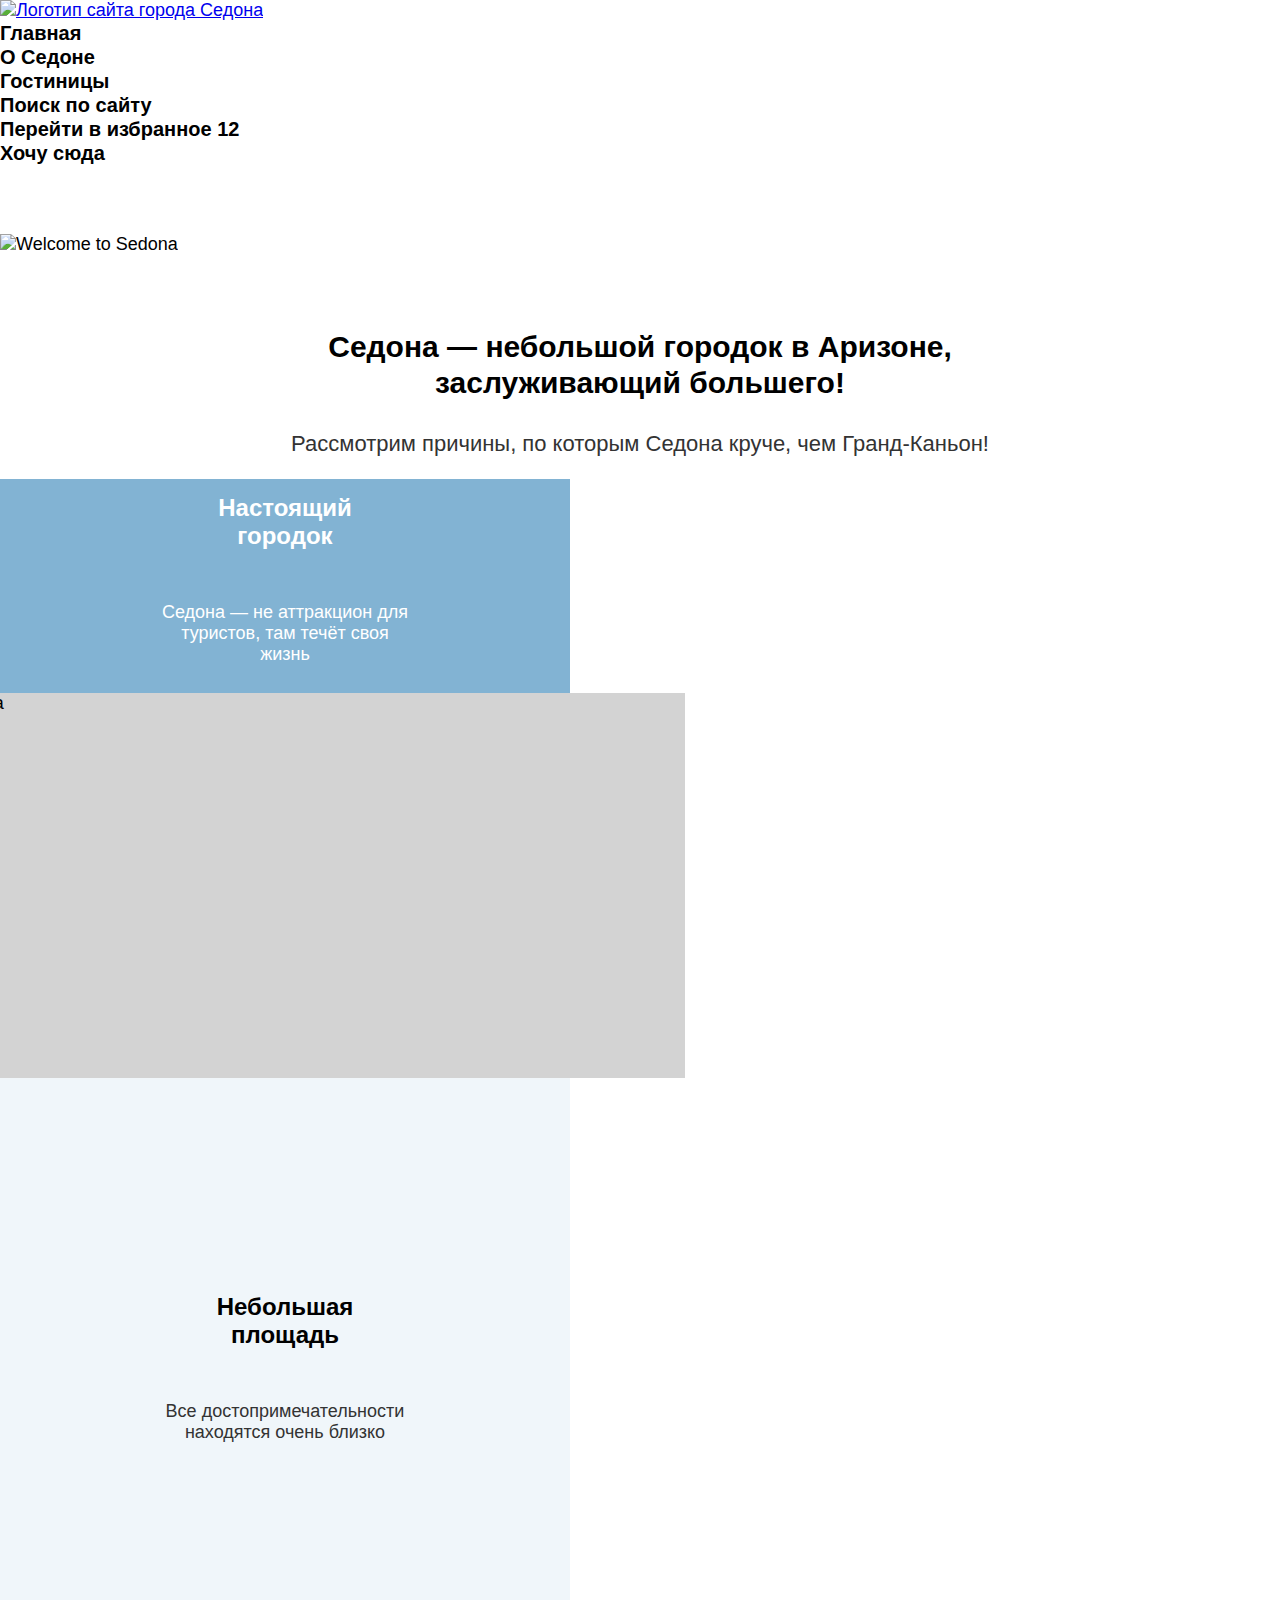
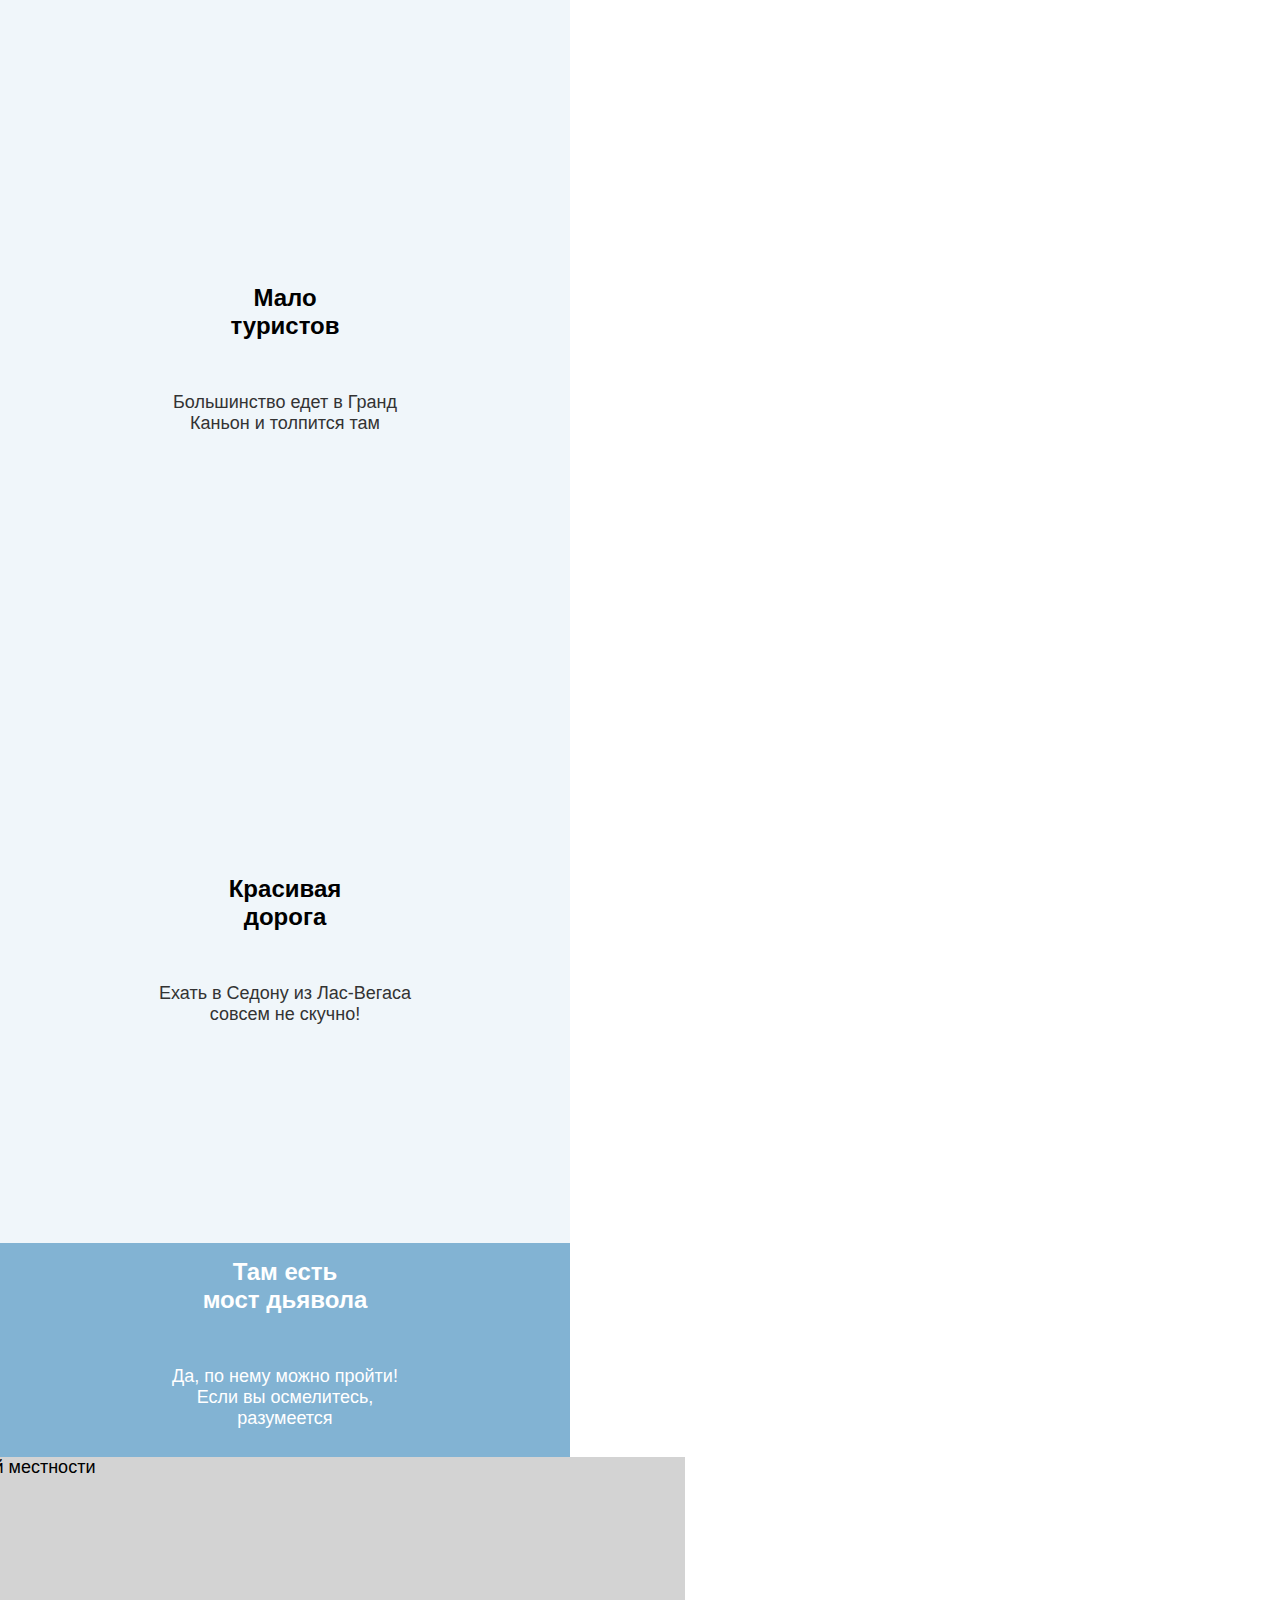
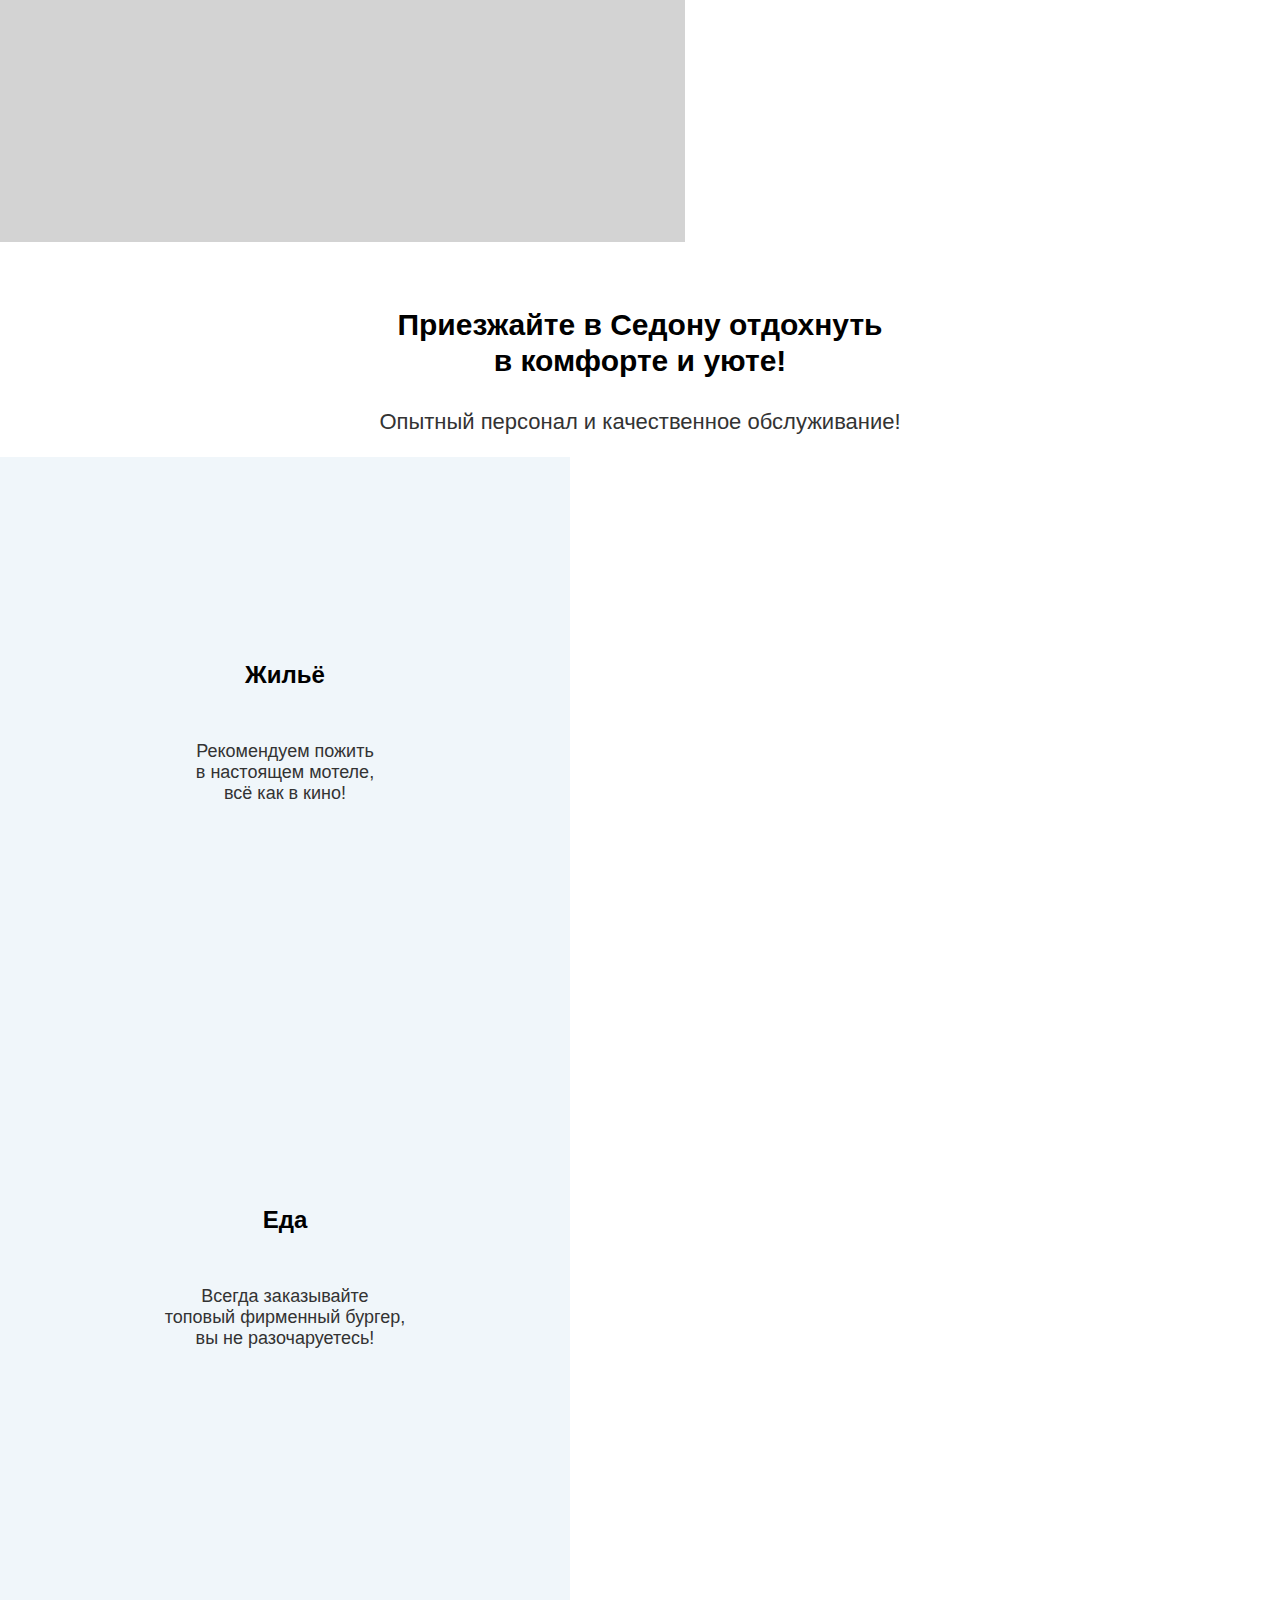
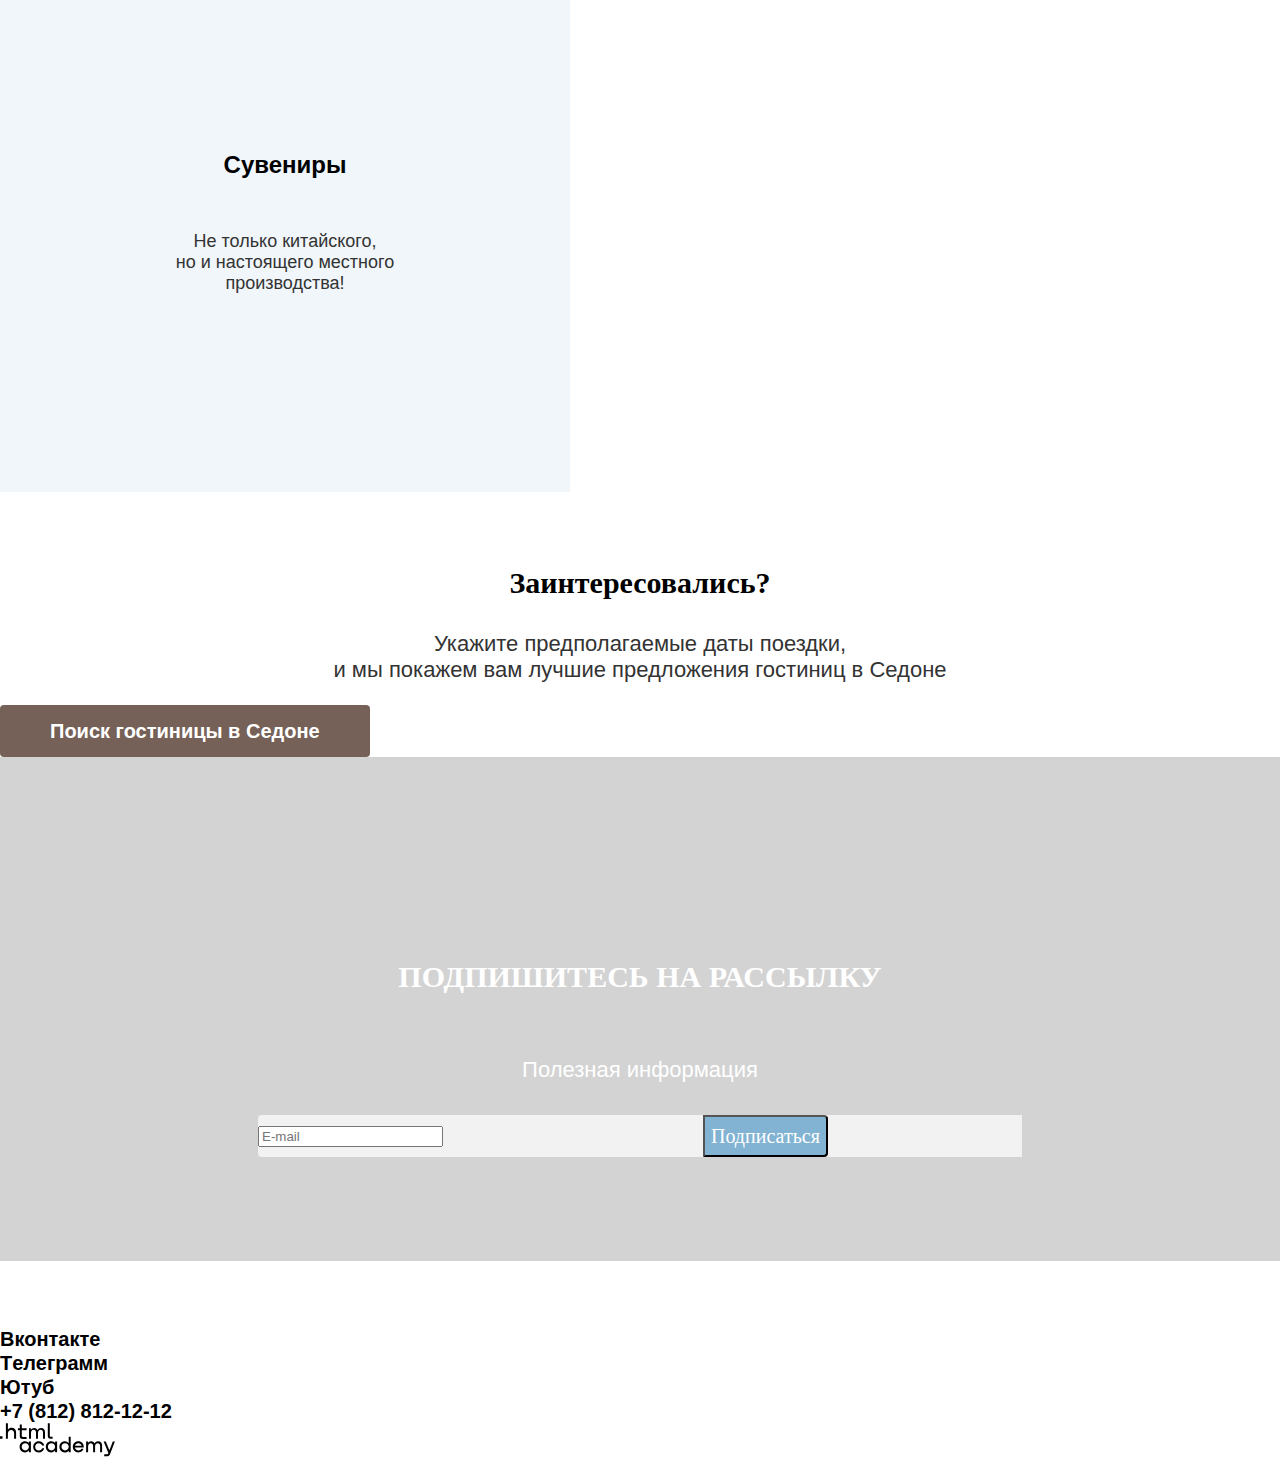
==== index.html @ be78aa67 "Merge pull request #2 from ClaireFotina/master" ====
<!DOCTYPE html>
<html lang="ru">

  <head>
    <meta charset="utf-8">
    <title>HTML Academy: Седона</title>
    <link rel="stylesheet" href="./styles/style.css">
  </head>

  <body class="body">
    <header class="main-header">
      <a href="#" class="logo-link">
        <img class="logo-image" src="./images/logo.svg" alt="Логотип сайта города Седона">
      </a>
      <nav class="nav">
        <ul class="main-menu">
          <li class="main-menu-item">
            <a href="#" class="main-menu-link">Главная</a>
          </li>
          <li class="main-menu-item">
            <a href="#" class="main-menu-link">О Седоне</a>
          </li>
          <li class="main-menu-item">
            <a href="#" class="main-menu-link">Гостиницы</a>
          </li>
        </ul>
        <ul class="user-menu">
          <li class="user-menu-item">
            <a href="#" class="user-menu-link">
              <span class="visually-hidden">Поиск по сайту</span>
            </a>
          </li>
          <li class="user-menu-item">
            <a href="#" class="user-menu-link">
              <span class="visually-hidden">Перейти в избранное</span>
              <span class="fav-count">12</span>
            </a>
          </li>
          <li class="user-menu-item">
            <a href="#" class="user-menu-link">Хочу сюда</a>
          </li>
        </ul>
      </nav>
    </header>
    <main>
      <section class="welcome">
        <h1 class="visually-hidden">Сайт города Седоны</h1>
        <img class="welcome-image" src="./images/welcome.svg" alt="Welcome to Sedona">
      </section>
      <section class="reasons">
        <h2 class="visually-hidden">Причины посещения</h2>
        <p class="reasons-text">Седона — небольшой городок в Аризоне,<br>заслуживающий большего!</p>
        <p class="reasons-subtext">Рассмотрим причины, по которым Седона круче, чем Гранд-Каньон!</p>
        <ul class="reasons-list">
          <li class="reasons-item-blue">
            <h3 class="reasons-title-white">Настоящий<br>городок</h3>
            <p class="reasons-description-white">Седона — не аттракцион для<br>туристов, там течёт своя<br>жизнь</p>
            <img class="reasons-image" src="./images/reasons-1.jpg" alt="Фото города" width="800" height="385">
          </li>
          <li class="reasons-item">
            <h3 class="reasons-title">Небольшая<br>площадь</h3>
            <p class="reasons-description">Все достопримечательности<br>находятся очень близко</p>
          </li>
          <li class="reasons-item">
            <h3 class="reasons-title">Мало<br>туристов</h3>
            <p class="reasons-description">Большинство едет в Гранд<br>Каньон и толпится там</p>
          </li>
          <li class="reasons-item">
            <h3 class="reasons-title">Красивая<br>дорога</h3>
            <p class="reasons-description">Ехать в Седону из Лас-Вегаса<br>совсем не скучно!</p>
          </li>
          <li class="reasons-item-blue">
            <h3 class="reasons-title-white">Там есть<br>мост дьявола</h3>
            <p class="reasons-description-white">Да, по нему можно пройти!<br>Если вы осмелитесь,<br>разумеется</p>
            <img class="reasons-image" src="./images/reasons-5.jpg" alt="Фото горной местности" width="800"
              height="385">
          </li>
        </ul>
      </section>
      <section class="services">
        <h2 class="visually-hidden">Сервис</h2>
        <p class="services-slogan">Приезжайте в Седону отдохнуть<br>в комфорте и уюте!</p>
        <p class="services-description">Опытный персонал и качественное обслуживание!</p>
        <ul class="services-list">
          <li class="services-item">
            <h3 class="services-title">Жильё</h3>
            <p class="services-text">Рекомендуем пожить<br>в настоящем мотеле,<br>всё как в кино!</p>
          </li>
          <li class="services-item">
            <h3 class="services-title">Еда</h3>
            <p class="services-text">Всегда заказывайте<br>топовый фирменный бургер,<br>вы не разочаруетесь!</p>
          </li>
          <li class="services-item">
            <h3 class="services-title">Сувениры</h3>
            <p class="services-text">Не только китайского,<br>но и настоящего местного<br>производства!</p>
          </li>
        </ul>
      </section>
      <section class="search">
        <h2 class="visually-hidden">Поиск по сайту</h2>
        <p class="search-title">Заинтересовались?</p>
        <p class="search-description">Укажите предполагаемые даты поездки,<br>и мы покажем вам лучшие предложения гостиниц в Седоне</p>
        <a class="search-button" href="#">Поиск гостиницы в Седоне</a>
      </section>
    </main>
    <footer class="main-footer">
      <section class="subscribe">
        <h2 class="visually-hidden">Подписка</h2>
        <p class="subscribe-welcome">Подпишитесь на рассылку</p>
        <p class="subscribe-description">Полезная информация</p>
        <form class="subscribe-form" action="https://echo.htmlacademy.ru/" method="post">
          <input type="email" name="subscribe-email" placeholder="E-mail" required>
          <button class="subscribe-button" type="submit">Подписаться</button>
        </form>
      </section>
      <section class="Address">
        <h2 class="visually-hidden">Контактная информация</h2>
        <ul class="social-list">
          <li class="social-item">
            <a class="social-link" href="#">
              <span class="visually-hidden">Вконтакте</span>
            </a>
          </li>
          <li class="social-item">
            <a class="social-link" href="#">
              <span class="visually-hidden">Tелеграмм</span>
            </a>
          </li>
          <li class="social-item">
            <a class="social-link" href="#">
              <span class="visually-hidden">Ютуб</span>
            </a>
          </li>
        </ul>
        <div class="phone-item">
          <a class="phone-button" href="tel:+78128121212">+7 (812) 812-12-12</a>
        </div>
        <div class="footer-logo-block">
          <a class="footer-logo-link" href="https://htmlacademy.ru/">
            <img class="footer-logo" src="./images/html-academy.svg" alt="Логотип HTML Academy">
          </a>
        </div>
      </section>
    </footer>
  </body>

</html>
---- styles/style.css ----
@font-face {
    font-family: "PT Sans";
    font-style: normal;
    font-weight: 400;
    src: url("../fonts/ptsans-400.woff2") format("woff2");
    font-display: swap;
}

@font-face {
    font-family: "PT Sans";
    font-style: normal;
    font-weight: 700;
    src: url("../fonts/ptsans-700.woff2") format("woff2");
    font-display: swap;
}

.body {
    margin: 0;
    padding: 0;
    font-family: "PT Sans", "Arial", sans-serif;
    font-size: 18px;
    font-weight: 400;
    line-height: 21px;
}

.main-header {}

.logo-link {}

.logo-image {}

.nav {}

.main-menu {
    margin: 0;
    padding: 0;
    list-style: none;
}

.main-menu-item {}

.main-menu-link {
    font-size: 20px;
    font-weight: 700;
    line-height: 24px;
    color: black;
    text-decoration: none;
}

.user-menu {
    color: black;
    font-size: 20px;
    font-weight: 700;
    line-height: 24px;
    margin: 0;
    padding: 0;
    list-style: none;
}

.user-menu-item {}

.user-menu-link {
    color: black;
    text-decoration: none;
}

.fav-count {}

.welcome {}

.visually-hidden {
    position: unset;
    transform: scale(0);
}

.welcome-image {}

.reasons {}

.reasons-text {
    color: var(--Texts-Texts-basic, #000);
    text-align: center;
    font-size: 30px;
    font-weight: 700;
    line-height: 36px;
}

.reasons-subtext {
    color: var(--Texts-second, #333);
    text-align: center;
    font-size: 22px;
    font-weight: 400;
    line-height: 26px;
}

.reasons-list {
    margin: 0;
    padding: 0;
}

.reasons-item-blue {
    background: var(--Background-basic-3, #82B3D3);
    display: flex;
    width: 400px;
    height: 385px;
    padding: 103px 85px;
    flex-direction: column;
    justify-content: center;
    align-items: center;
    gap: 10px;
}

.reasons-item {
    background: var(--Background-second-1, rgba(131, 179, 211, 0.12));
    display: flex;
    width: 400px;
    height: 385px;
    padding: 103px 85px;
    flex-direction: column;
    justify-content: center;
    align-items: center;
    gap: 10px;
    flex-shrink: 0;
}

.reasons-title-white {
    color: var(--Texts-background-deafault, #FFF);
    text-align: center;
    font-size: 24px;
    font-weight: 700;
    line-height: 28px;
    display: flex;
}

.reasons-description-white {
    color: var(--Texts-background-deafault, #FFF);
    text-align: center;
    font-size: 18px;
    font-weight: 400;
    line-height: 21px;
}

.reasons-image {
    background: url(<path-to-image>), lightgray 50% / cover no-repeat;
}

.reasons-title {
    text-align: center;
    font-size: 24px;
    font-weight: 700;
    line-height: 28px;
}

.reasons-description {
    color: var(--Texts-second, #333);
    text-align: center;
    font-size: 18px;
    font-weight: 400;
    line-height: 21px;
}

.services {}

.services-slogan {
    color: black;
    text-align: center;
    font-size: 30px;
    font-weight: 700;
    line-height: 36px;
}

.services-description {
    color: var(--Texts-second, #333);
    text-align: center;
    font-size: 22px;
    font-weight: 400;
    line-height: 26px;
}

.services-list {
    margin: 0;
    padding: 0;
}

.services-item {
    background: var(--Background-second-1, rgba(131, 179, 211, 0.12));
    display: flex;
    width: 400px;
    height: 385px;
    padding: 80px 85px;
    flex-direction: column;
    justify-content: center;
    align-items: center;
    gap: 10px;
    flex-shrink: 0;

    Advantage-icon Component instance
}

.services-title {
    color: var(--Texts-Texts-basic, #000);
    font-size: 24px;
    font-weight: 700;
    line-height: 28px;
}

.services-text {
    color: var(--Texts-second, #333);
    text-align: center;
    font-size: 18px;
    font-weight: 400;
    line-height: 21px;
}

.search {}

.search-title {
    /* Headings/Heading 2 */
    font-family: "PT Sans";
    color: var(--Texts-Texts-basic, #000);
    text-align: center;
    font-size: 30px;
    font-weight: 700;
    line-height: 36px;
}

.search-description {
    color: var(--Texts-second, #333);
    text-align: center;
    font-size: 22px;
    font-weight: 400;
    line-height: 26px;
}

.search-button {
    color: var(--Texts-background-deafault, #FFF);
    text-align: center;
    font-size: 20px;
    font-weight: 700;
    line-height: 36px;
    border-radius: 4px;
    background: var(--Buttons-basic, #756157);
    display: inline-flex;
    padding: 8px 50px;
    justify-content: center;
    align-items: center;
    gap: 10px;
    text-decoration: none;
}

.main-footer {}

.subscribe {
    background: url(<path-to-image>), lightgray -0.677px 0px / 100.113% 193.478% no-repeat;
    display: flex;
    padding: 96px 258px 104px 258px;
    flex-direction: column;
    justify-content: center;
    align-items: center;
    gap: 10px;
}

.subscribe-welcome {
    color: var(--Texts-background-deafault, #FFF);
    /* Headings/Heading 2 */
    font-family: "PT Sans";
    font-size: 30px;
    font-weight: 700;
    line-height: 36px;
    /* 120% */
    text-transform: uppercase;
}

.subscribe-description {
    color: var(--Texts-background-deafault, #FFF);
    text-align: center;
    font-size: 22px;
    font-weight: 400;
    line-height: 26px;
}

.subscribe-form {
    color: var(--basic-black, #000);
font-size: 18px;
font-weight: 400;
line-height: 24px; /* 133.333% */
border-radius: 4px 0px 0px 4px;
background: var(--basic-light, #F2F2F2);
display: flex;
align-items: center;
gap: 260px;
flex: 1 0 0;
align-self: stretch;
}

.subscribe-button {
    color: var(--Texts-background-deafault, #FFF);
    text-align: center;
     /* Headings/Heading 2 */
    font-family: "PT Sans";
    font-size: 20px;
    font-weight: 500;
    line-height: 36px;   /* 180% */
    border-radius: 0px 4px 4px 0px;
    background: var(--Buttons-second, #82B3D3);
    display: inline-flex;
    justify-content: center;
    align-items: center;
    gap: 10px;
}

.Address {}

.social-list {
    margin: 0;
    padding: 0;
}

.social-item {}

.social-link {
    color: black;
    font-size: 20px;
    font-weight: 700;
    line-height: 24px;
    list-style: none;
    text-decoration: none;
}

.phone-item {}

.phone-button {
    color: black;
    font-size: 20px;
    font-weight: 700;
    line-height: 24px;
    list-style: none;
    text-decoration: none;
}

.footer-logo-block {}

.footer-logo-link {}

.footer-logo {}
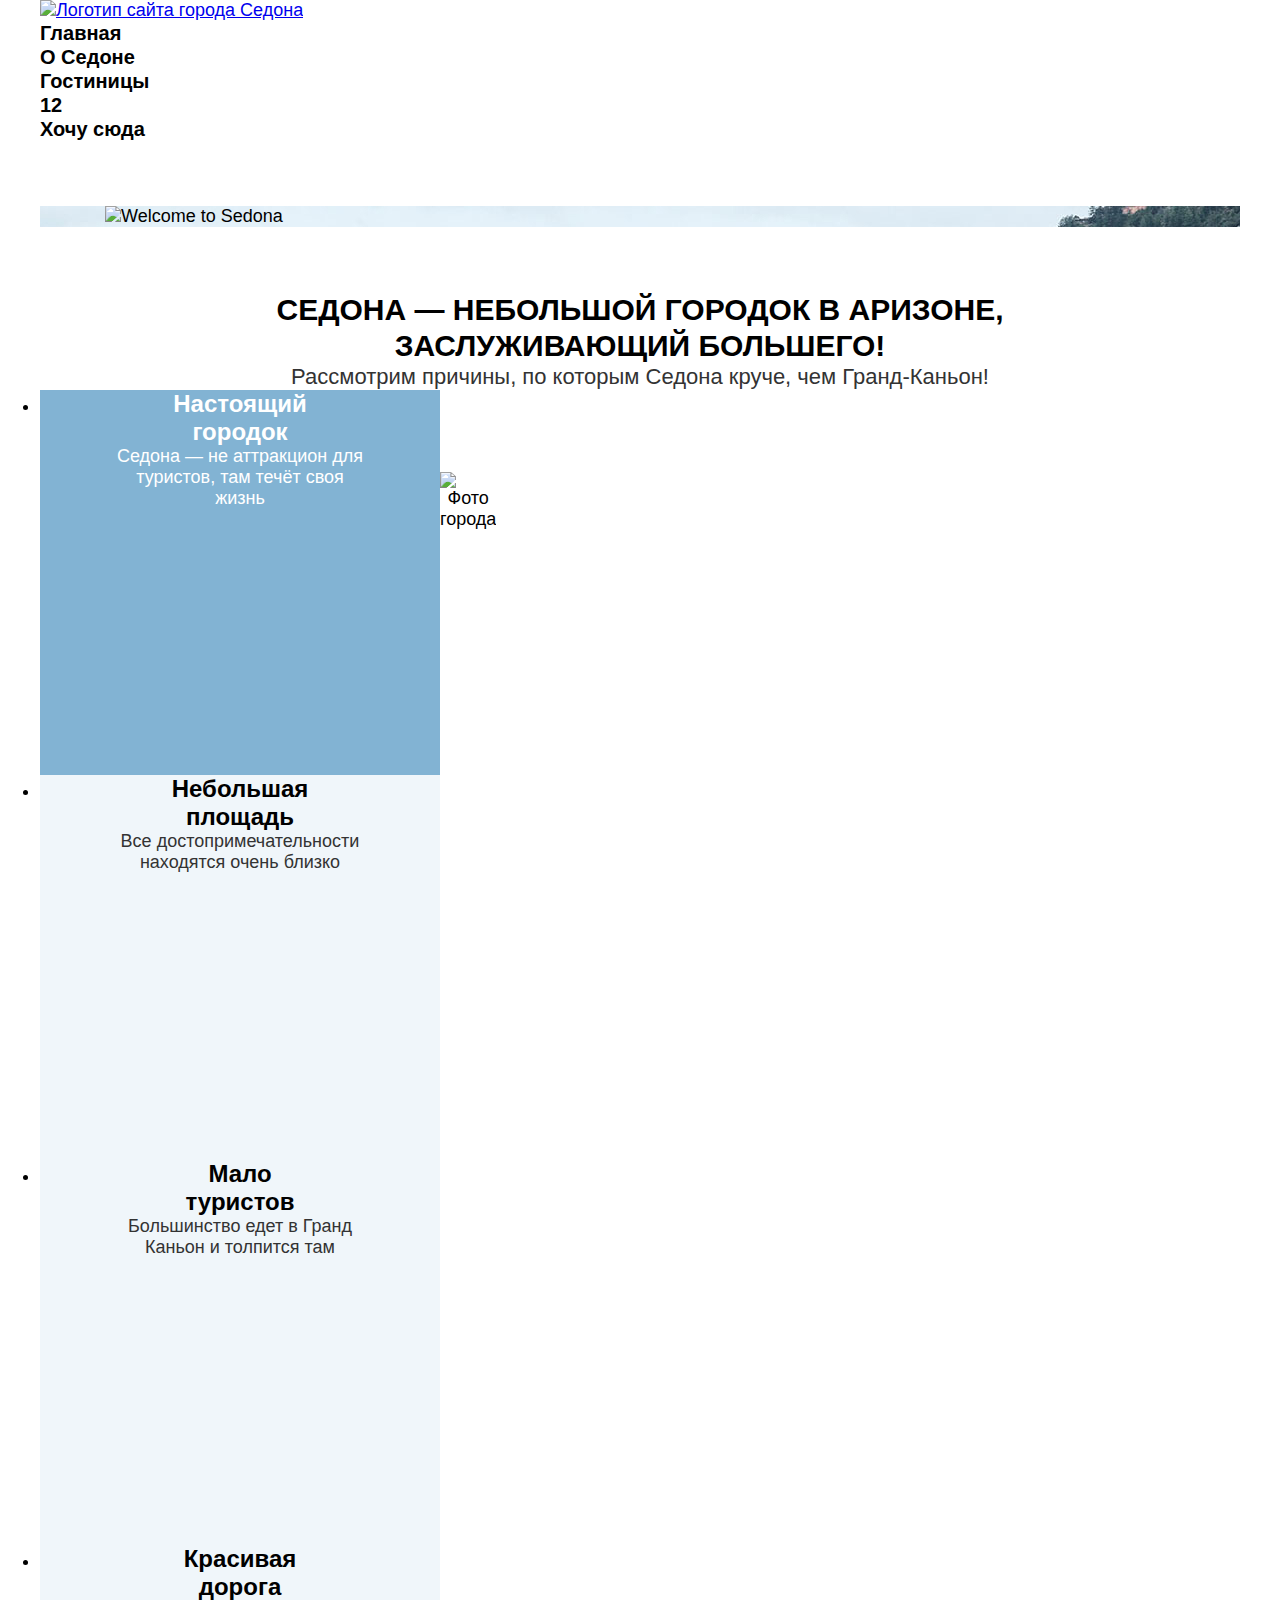
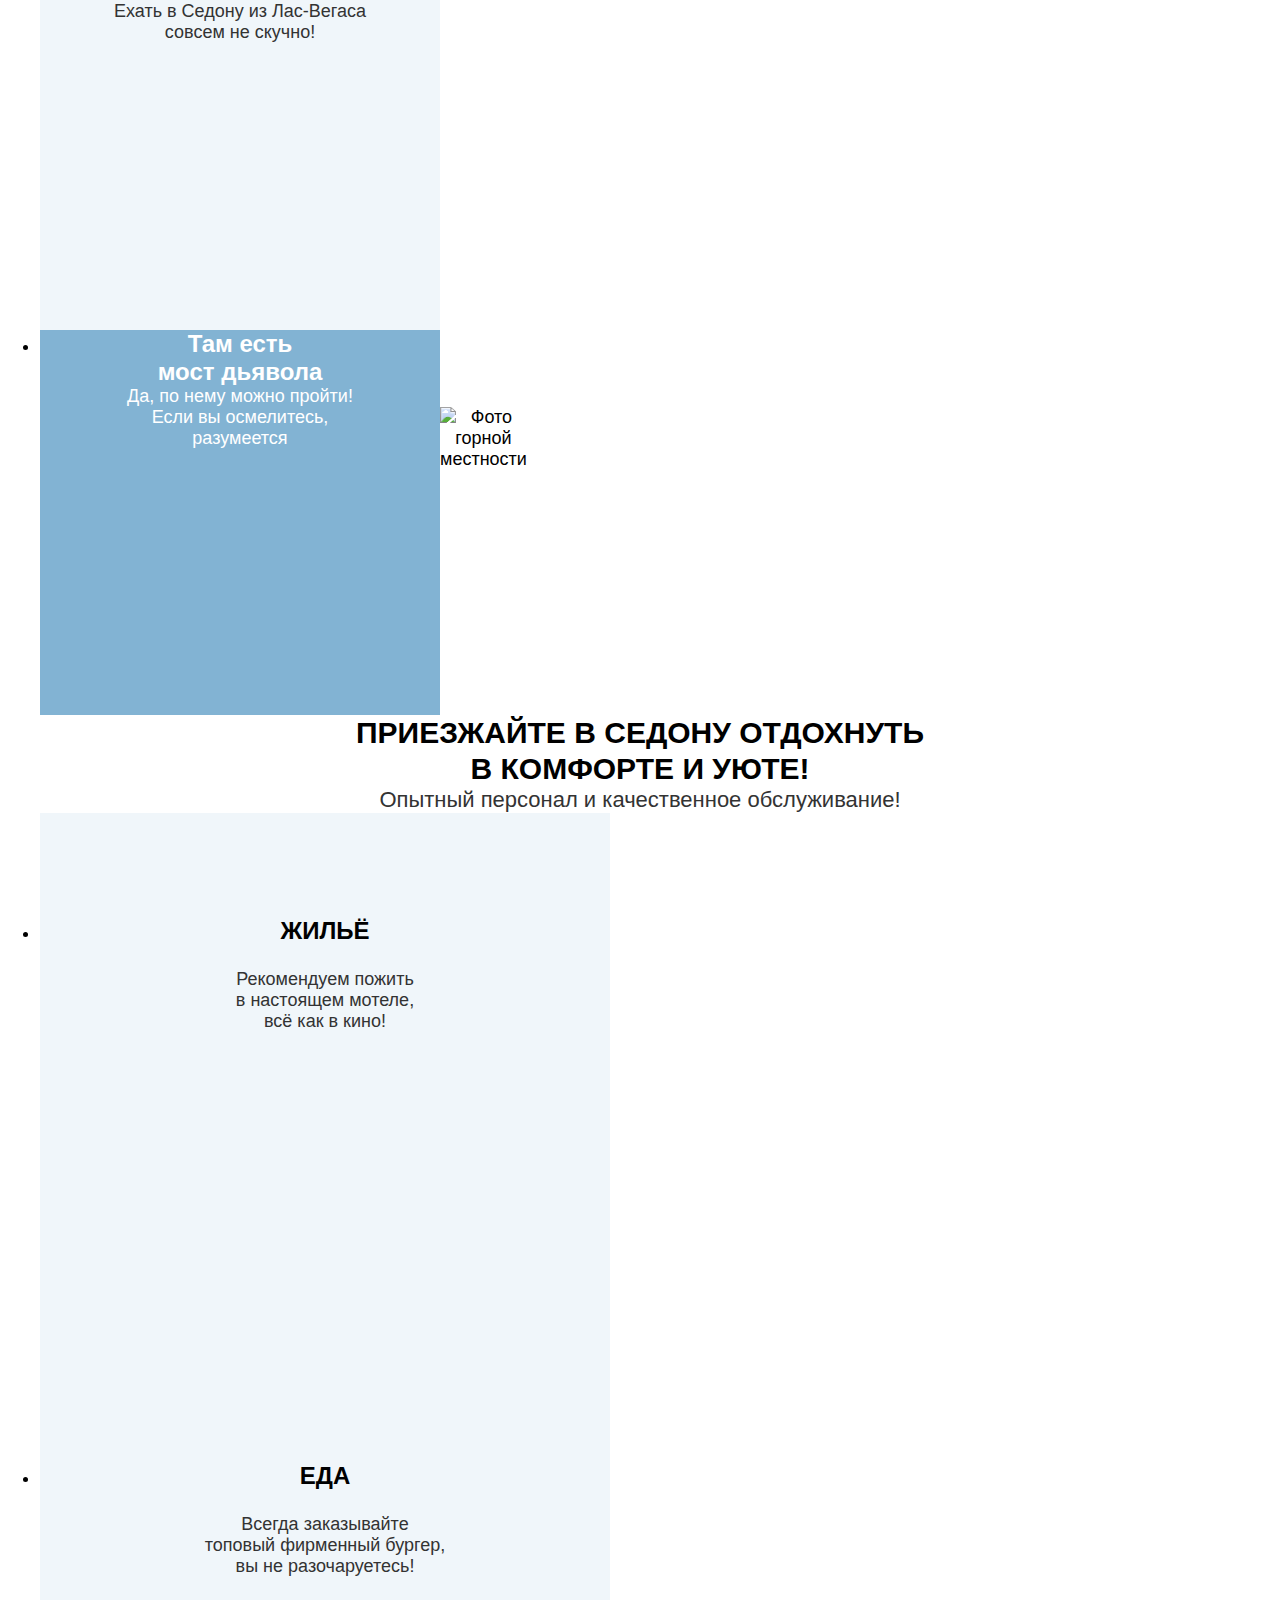
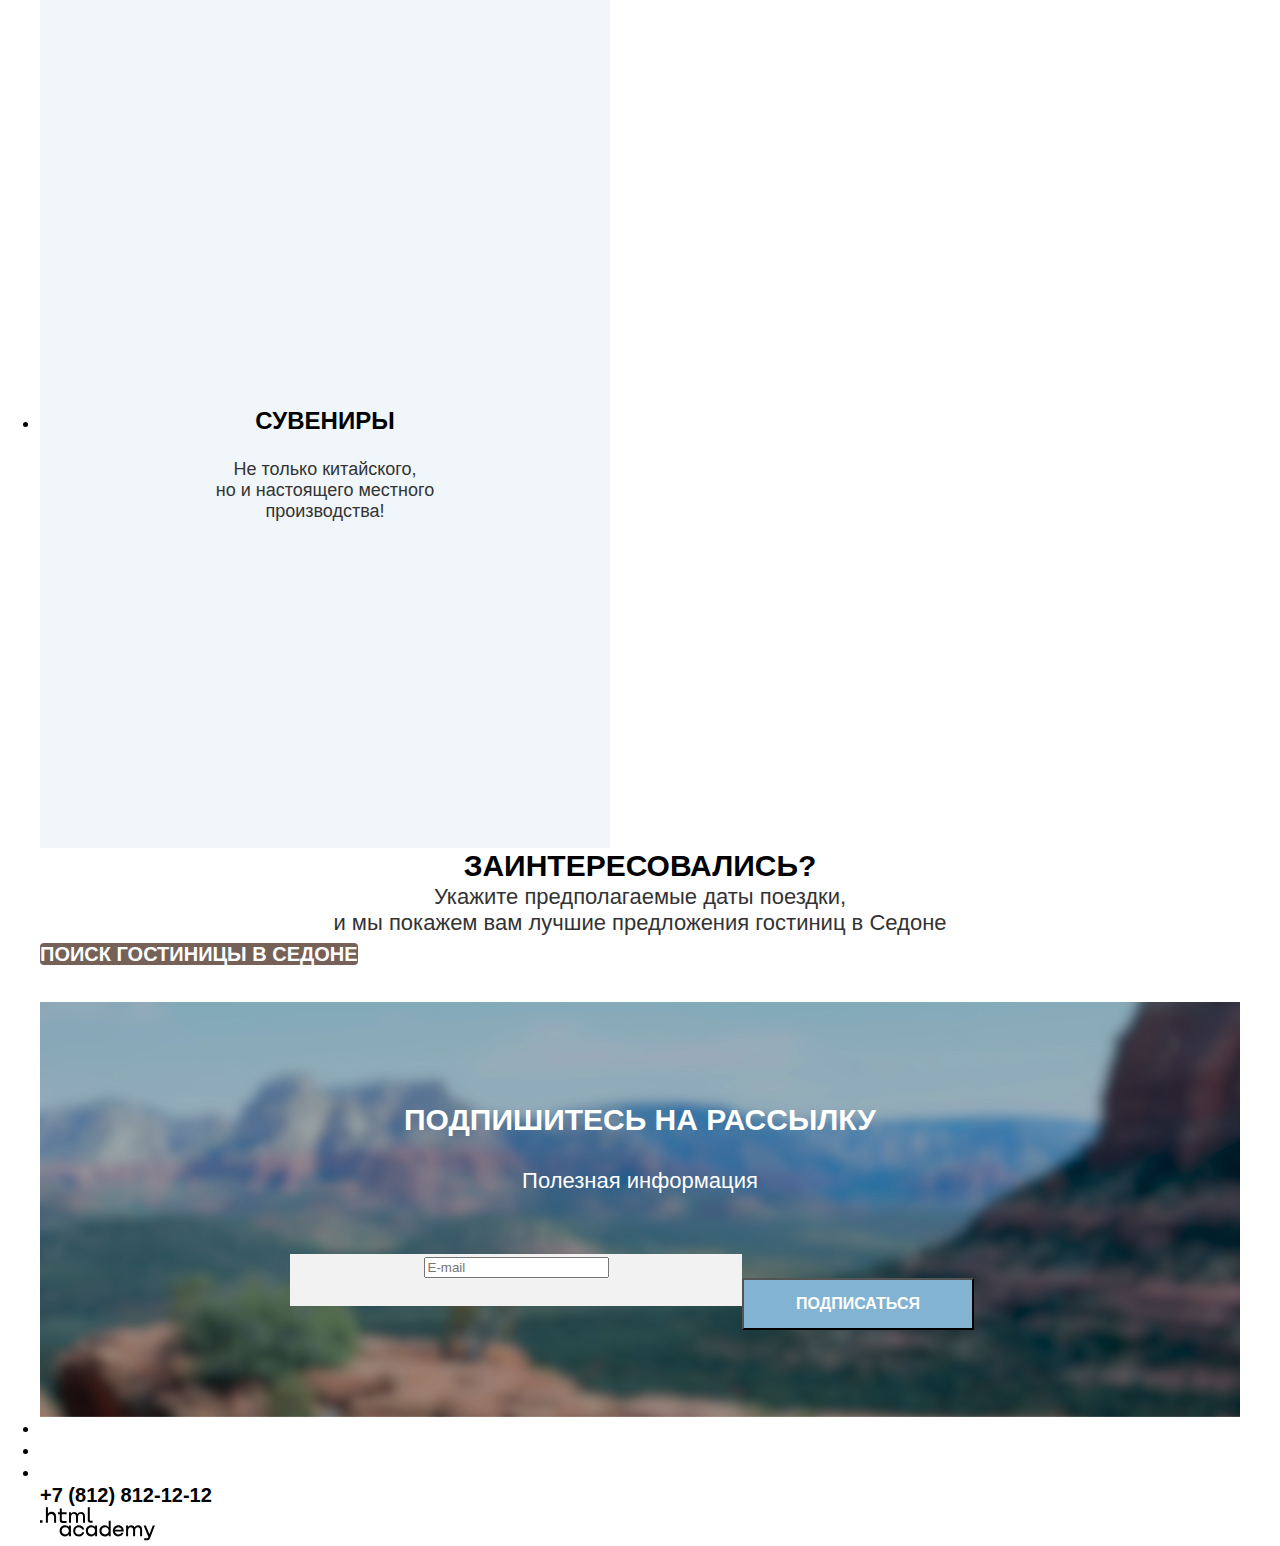
==== commit 885ddc48: "меняет название папки" ====
--- a/index.html
+++ b/index.html
@@ -8,6 +8,7 @@
   </head>
 
   <body class="body">
+    <div class="container">
     <header class="main-header">
       <a href="#" class="logo-link">
         <img class="logo-image" src="./images/logo.svg" alt="Логотип сайта города Седона">
@@ -113,7 +114,7 @@
           <button class="subscribe-button" type="submit">Подписаться</button>
         </form>
       </section>
-      <section class="Address">
+      <section class="address">
         <h2 class="visually-hidden">Контактная информация</h2>
         <ul class="social-list">
           <li class="social-item">
@@ -139,9 +140,9 @@
           <a class="footer-logo-link" href="https://htmlacademy.ru/">
             <img class="footer-logo" src="./images/html-academy.svg" alt="Логотип HTML Academy">
           </a>
-        </div>
       </section>
     </footer>
+  </div>
   </body>
 
 </html>
--- a/styles/style.css
+++ b/styles/style.css
@@ -21,6 +21,14 @@
     font-size: 18px;
     font-weight: 400;
     line-height: 21px;
+    color: #000000;
+    background-color: #ffffff;
+}
+
+.container {
+    width: 1200px;
+    margin-left: auto;
+    margin-right: auto;
 }
 
 .main-header {}
@@ -29,7 +37,15 @@
 
 .logo-image {}
 
-.nav {}
+.nav {
+    margin: 0;
+    padding: 0;
+    color: #000000;
+    list-style: none;
+    font-size: 20px;
+    font-weight: 700;
+    line-height: 24px;
+}
 
 .main-menu {
     margin: 0;
@@ -40,18 +56,14 @@
 .main-menu-item {}
 
 .main-menu-link {
-    font-size: 20px;
-    font-weight: 700;
-    line-height: 24px;
-    color: black;
+    color: #000000;
+    font-size: 20px;
+    font-weight: 700;
+    line-height: 24px;
     text-decoration: none;
 }
 
 .user-menu {
-    color: black;
-    font-size: 20px;
-    font-weight: 700;
-    line-height: 24px;
     margin: 0;
     padding: 0;
     list-style: none;
@@ -60,37 +72,59 @@
 .user-menu-item {}
 
 .user-menu-link {
-    color: black;
-    text-decoration: none;
+    color: #000000;
+    text-decoration: none;
+    font-size: 20px;
+    font-weight: 700;
+    line-height: 24px;
 }
 
 .fav-count {}
 
-.welcome {}
+.welcome {
+    background-image: url(../images/background-welcome.jpg)
+}
 
 .visually-hidden {
-    position: unset;
-    transform: scale(0);
-}
-
-.welcome-image {}
-
-.reasons {}
+    position: absolute;
+    width: 1px;
+    height: 1px;
+    margin: -1px;
+    padding: 0;
+    overflow: hidden;
+    border: 0;
+    clip: rect(0 0 0 0);
+}
+
+.welcome-image {
+    display: block;
+    margin: 65px;
+}
+
+.reasons {
+    margin: 0;
+    padding: 0;
+}
 
 .reasons-text {
-    color: var(--Texts-Texts-basic, #000);
+    text-transform: uppercase;
+    color: #000000;
     text-align: center;
     font-size: 30px;
     font-weight: 700;
     line-height: 36px;
+    margin: 0;
+    padding: 0;
 }
 
 .reasons-subtext {
-    color: var(--Texts-second, #333);
+    color: #333333;
     text-align: center;
     font-size: 22px;
     font-weight: 400;
     line-height: 26px;
+    margin: 0;
+    padding: 0;
 }
 
 .reasons-list {
@@ -99,113 +133,120 @@
 }
 
 .reasons-item-blue {
-    background: var(--Background-basic-3, #82B3D3);
-    display: flex;
+    text-align: center;
+    background: #82b3d3;
     width: 400px;
     height: 385px;
     padding: 103px 85px;
-    flex-direction: column;
-    justify-content: center;
-    align-items: center;
-    gap: 10px;
+    margin: 0;
+    padding: 0;
 }
 
 .reasons-item {
-    background: var(--Background-second-1, rgba(131, 179, 211, 0.12));
-    display: flex;
+    text-align: center;
+    background: rgba(131, 179, 211, 0.12);
     width: 400px;
     height: 385px;
     padding: 103px 85px;
-    flex-direction: column;
-    justify-content: center;
-    align-items: center;
-    gap: 10px;
-    flex-shrink: 0;
+    margin: 0;
+    padding: 0;
 }
 
 .reasons-title-white {
-    color: var(--Texts-background-deafault, #FFF);
+    color: #ffffff;
     text-align: center;
     font-size: 24px;
     font-weight: 700;
     line-height: 28px;
-    display: flex;
+    margin: 0;
+    padding: 0;
 }
 
 .reasons-description-white {
-    color: var(--Texts-background-deafault, #FFF);
+    color: #ffffff;
     text-align: center;
     font-size: 18px;
     font-weight: 400;
     line-height: 21px;
+    margin: 0;
+    padding: 0;
 }
 
 .reasons-image {
-    background: url(<path-to-image>), lightgray 50% / cover no-repeat;
+    margin-left: 400px;
+    margin-top: -120px;
 }
 
 .reasons-title {
+    color: #000000;
     text-align: center;
     font-size: 24px;
     font-weight: 700;
     line-height: 28px;
+    margin: 0;
+    padding: 0;
 }
 
 .reasons-description {
-    color: var(--Texts-second, #333);
+    color: #333333;
     text-align: center;
     font-size: 18px;
     font-weight: 400;
     line-height: 21px;
-}
-
-.services {}
+    margin: 0;
+    padding: 0;
+}
+
+.services {
+    margin: 0;
+    padding: 0;
+}
 
 .services-slogan {
-    color: black;
+    color: #000000;
     text-align: center;
     font-size: 30px;
     font-weight: 700;
     line-height: 36px;
+    text-transform: uppercase;
+    margin: 0;
+    padding: 0;
 }
 
 .services-description {
-    color: var(--Texts-second, #333);
+    color: #333333;
     text-align: center;
     font-size: 22px;
     font-weight: 400;
     line-height: 26px;
+    margin: 0;
+    padding: 0;
 }
 
 .services-list {
     margin: 0;
     padding: 0;
+    color: #000000
 }
 
 .services-item {
-    background: var(--Background-second-1, rgba(131, 179, 211, 0.12));
-    display: flex;
+    background: rgba(131, 179, 211, 0.12);
     width: 400px;
     height: 385px;
     padding: 80px 85px;
-    flex-direction: column;
-    justify-content: center;
-    align-items: center;
-    gap: 10px;
-    flex-shrink: 0;
-
-    Advantage-icon Component instance
 }
 
 .services-title {
-    color: var(--Texts-Texts-basic, #000);
+    color: #000000;
     font-size: 24px;
     font-weight: 700;
     line-height: 28px;
+    text-transform: uppercase;
+    text-align: center;
 }
 
 .services-text {
-    color: var(--Texts-second, #333);
+    color: #333333;
     text-align: center;
     font-size: 18px;
     font-weight: 400;
@@ -215,101 +256,99 @@
 .search {}
 
 .search-title {
-    /* Headings/Heading 2 */
-    font-family: "PT Sans";
-    color: var(--Texts-Texts-basic, #000);
+    color: #000000;
     text-align: center;
     font-size: 30px;
     font-weight: 700;
     line-height: 36px;
+    text-transform: uppercase;
+    margin: 0;
+    padding: 0;
 }
 
 .search-description {
-    color: var(--Texts-second, #333);
+    color: #333333;
     text-align: center;
     font-size: 22px;
     font-weight: 400;
     line-height: 26px;
+    margin: 0;
+    padding: 0;
 }
 
 .search-button {
-    color: var(--Texts-background-deafault, #FFF);
-    text-align: center;
+    color: #ffffff;
+    text-align: center;
+    text-transform: uppercase;
     font-size: 20px;
     font-weight: 700;
     line-height: 36px;
     border-radius: 4px;
-    background: var(--Buttons-basic, #756157);
-    display: inline-flex;
-    padding: 8px 50px;
-    justify-content: center;
-    align-items: center;
-    gap: 10px;
+    background: #756157;
     text-decoration: none;
 }
 
 .main-footer {}
 
 .subscribe {
-    background: url(<path-to-image>), lightgray -0.677px 0px / 100.113% 193.478% no-repeat;
-    display: flex;
-    padding: 96px 258px 104px 258px;
-    flex-direction: column;
-    justify-content: center;
-    align-items: center;
-    gap: 10px;
+    background-image: url(../images/background-subscribe.jpg);
+    width: 1200px;
+    height: 415px;
+    padding: 96px, 258px, 104px, 258px gap: 10px
 }
 
 .subscribe-welcome {
-    color: var(--Texts-background-deafault, #FFF);
-    /* Headings/Heading 2 */
-    font-family: "PT Sans";
+    color: #ffffff;
     font-size: 30px;
     font-weight: 700;
     line-height: 36px;
-    /* 120% */
-    text-transform: uppercase;
+    text-transform: uppercase;
+    text-align: center;
+    margin-bottom: 30px;
+    padding-top: 100px;
 }
 
 .subscribe-description {
-    color: var(--Texts-background-deafault, #FFF);
+    color: #ffffff;
     text-align: center;
     font-size: 22px;
     font-weight: 400;
     line-height: 26px;
+    margin-bottom: 60px;
+    padding: 0;
 }
 
 .subscribe-form {
-    color: var(--basic-black, #000);
-font-size: 18px;
-font-weight: 400;
-line-height: 24px; /* 133.333% */
-border-radius: 4px 0px 0px 4px;
-background: var(--basic-light, #F2F2F2);
-display: flex;
-align-items: center;
-gap: 260px;
-flex: 1 0 0;
-align-self: stretch;
+    color: #000000;
+    font-size: 18px;
+    font-weight: 400;
+    line-height: 24px;
+    text-align: center;
+    background: #f2f2f2;
+    margin-left: 250px;
+    width: 452px;
+    height: 52px;
+    padding: 12px, 20px, 12px, 20px
+    border-radius: 4px, 0px, 0px, 4px
 }
 
 .subscribe-button {
-    color: var(--Texts-background-deafault, #FFF);
-    text-align: center;
-     /* Headings/Heading 2 */
-    font-family: "PT Sans";
-    font-size: 20px;
-    font-weight: 500;
-    line-height: 36px;   /* 180% */
-    border-radius: 0px 4px 4px 0px;
-    background: var(--Buttons-second, #82B3D3);
-    display: inline-flex;
-    justify-content: center;
-    align-items: center;
-    gap: 10px;
-}
-
-.Address {}
+    color: #ffffff;
+    text-align: center;
+    text-transform: uppercase;
+    font-size: 16px;
+    font-weight: 700;
+    line-height: 36px;
+    background: #82b3d3;
+    margin-left: 452px;
+    padding-top: -150px;
+    width: 232px;
+    height: 52px;
+    padding: 8px, 50px, 8px, 50px
+    border-radius: 0px, 4px, 4px, 0px
+}
+
+.address {}
 
 .social-list {
     margin: 0;
@@ -319,10 +358,10 @@
 .social-item {}
 
 .social-link {
-    color: black;
-    font-size: 20px;
-    font-weight: 700;
-    line-height: 24px;
+    color: #000000;
+    font-size: 20px;
+    font-weight: 700;
+    line-height: 20px;
     list-style: none;
     text-decoration: none;
 }
@@ -330,7 +369,7 @@
 .phone-item {}
 
 .phone-button {
-    color: black;
+    color: #000000;
     font-size: 20px;
     font-weight: 700;
     line-height: 24px;
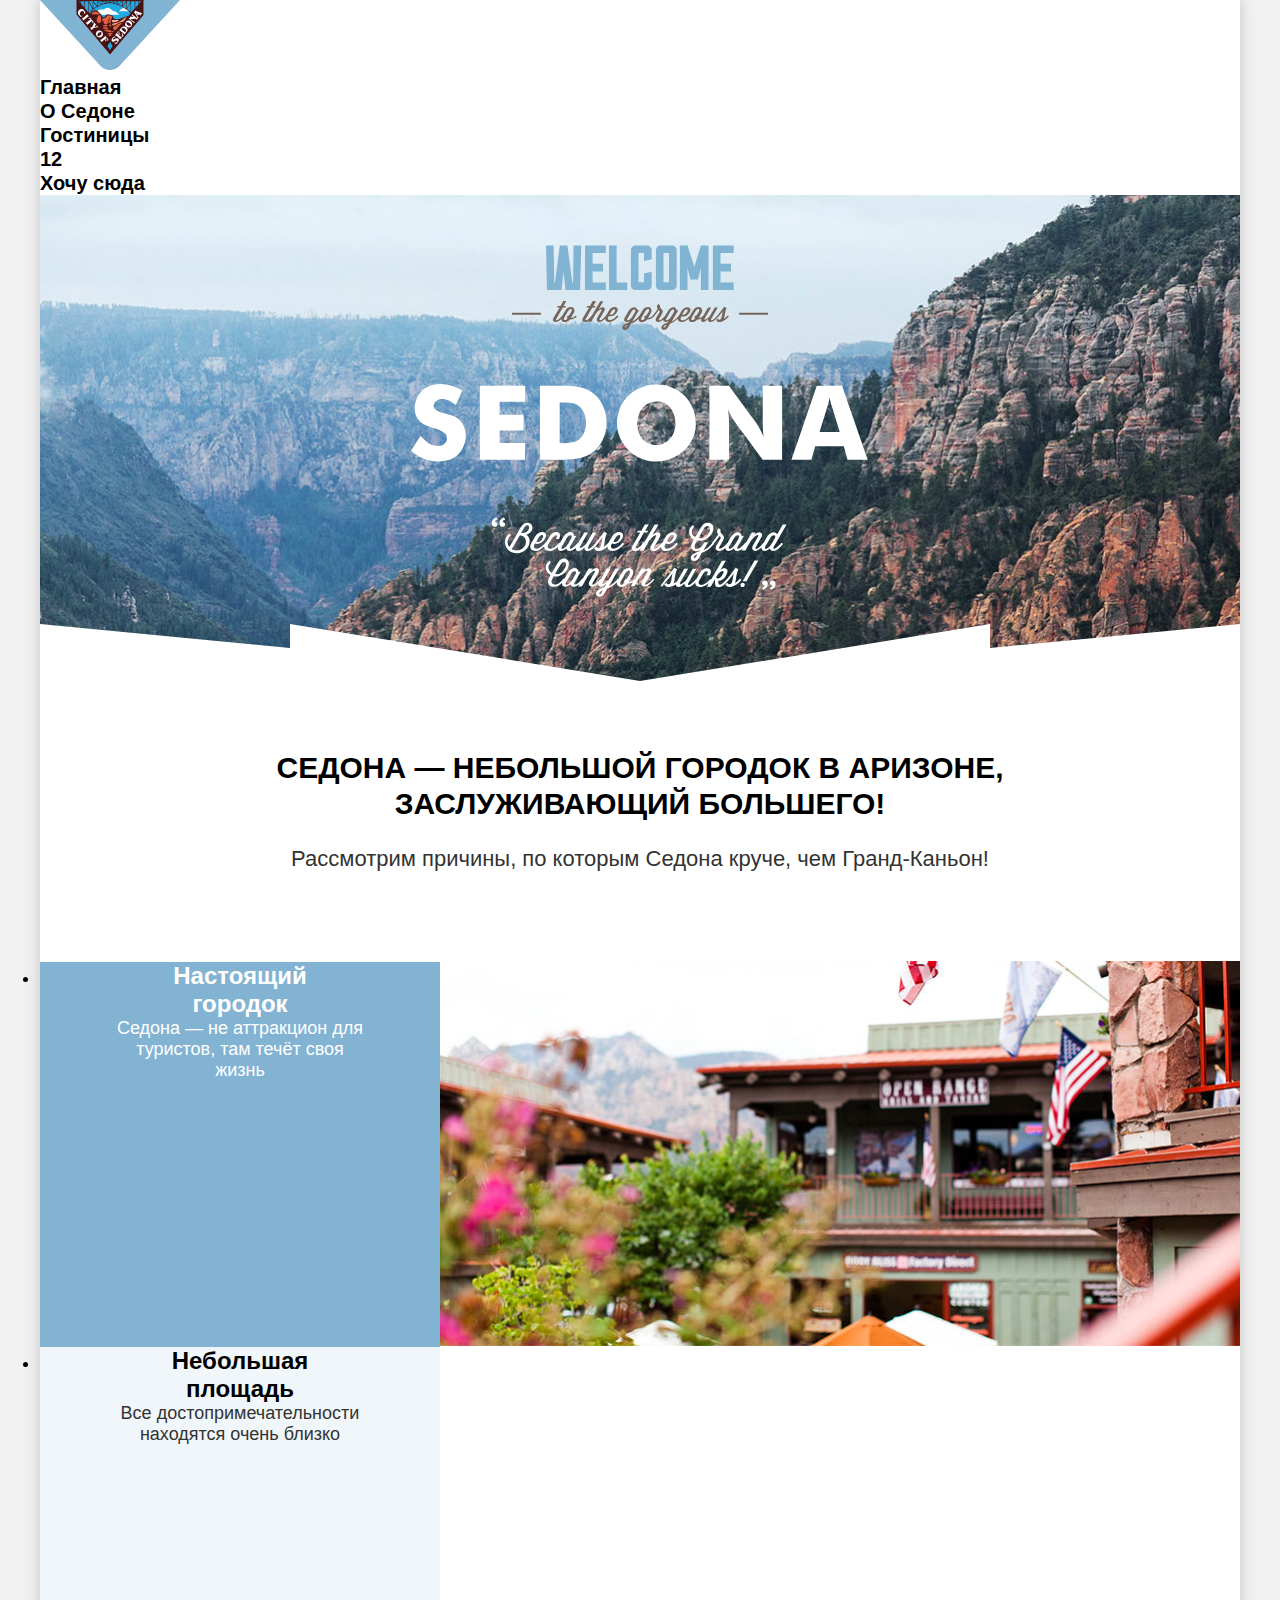
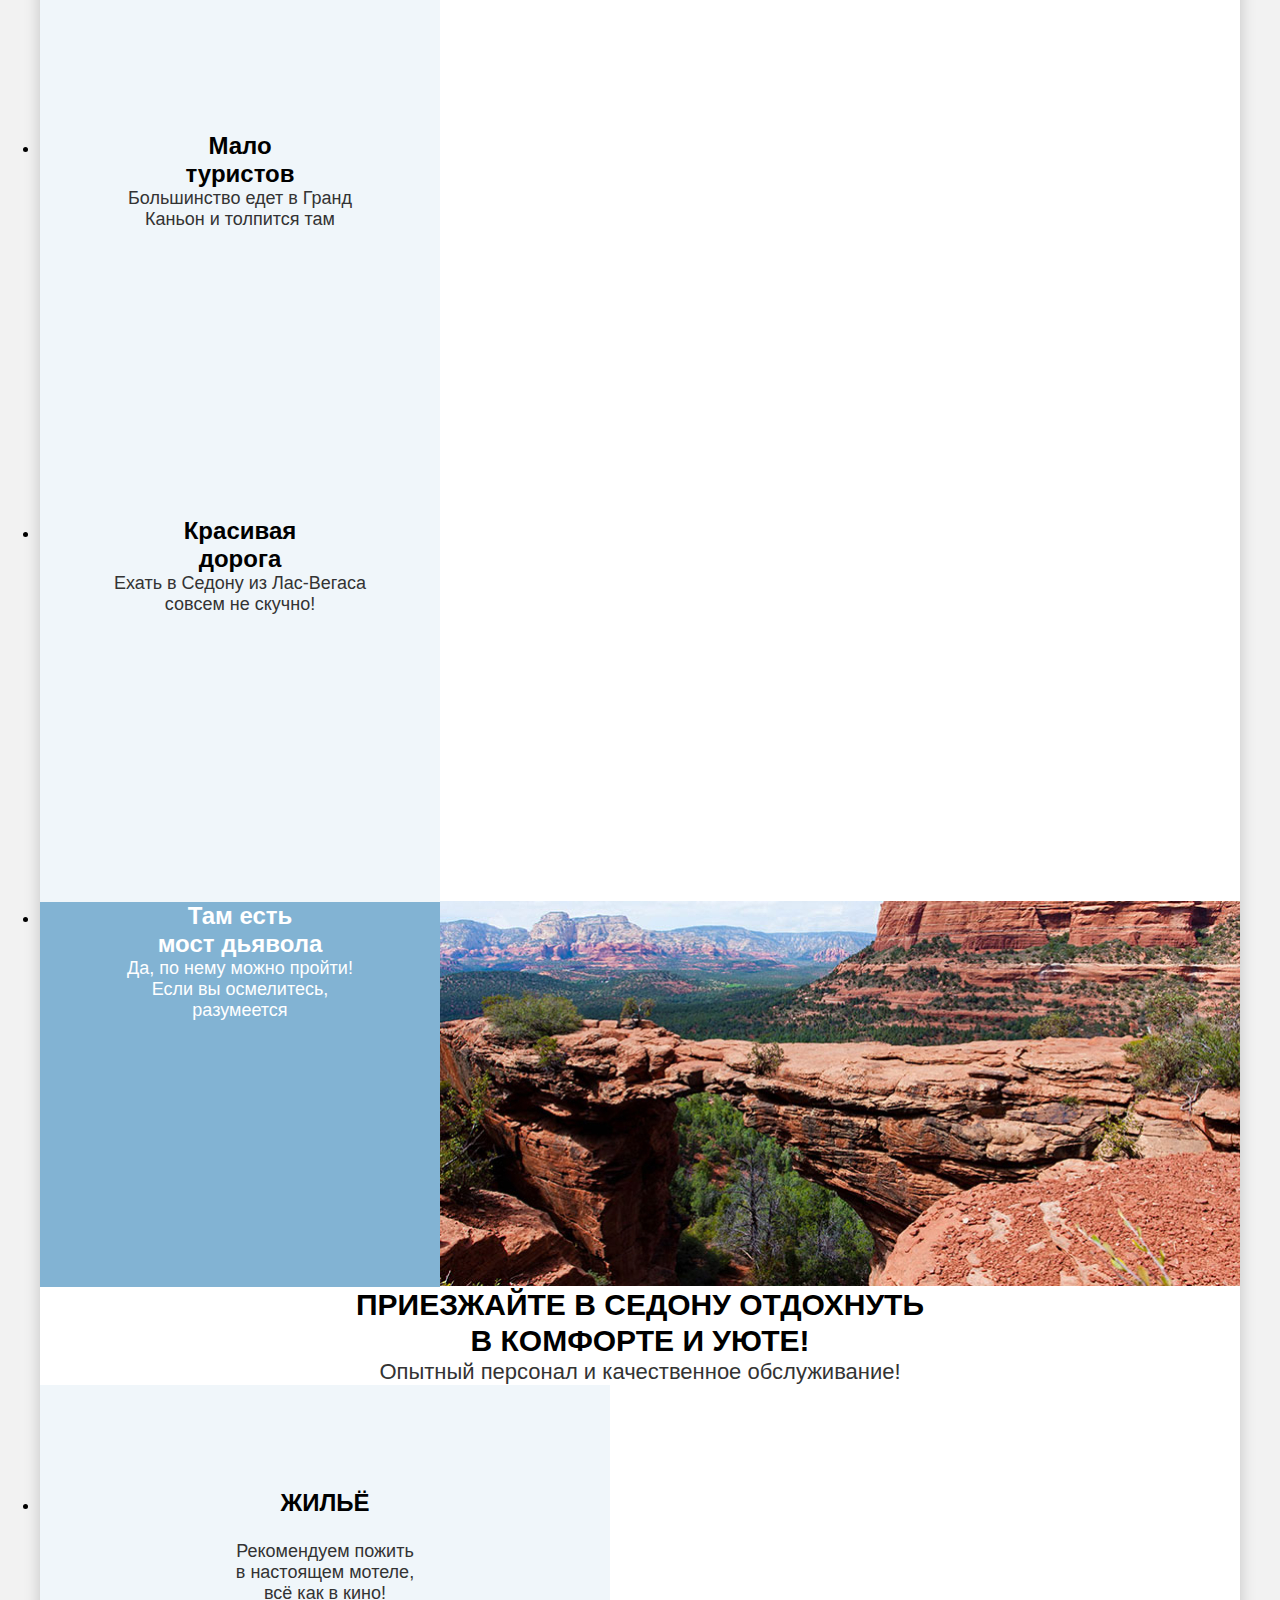
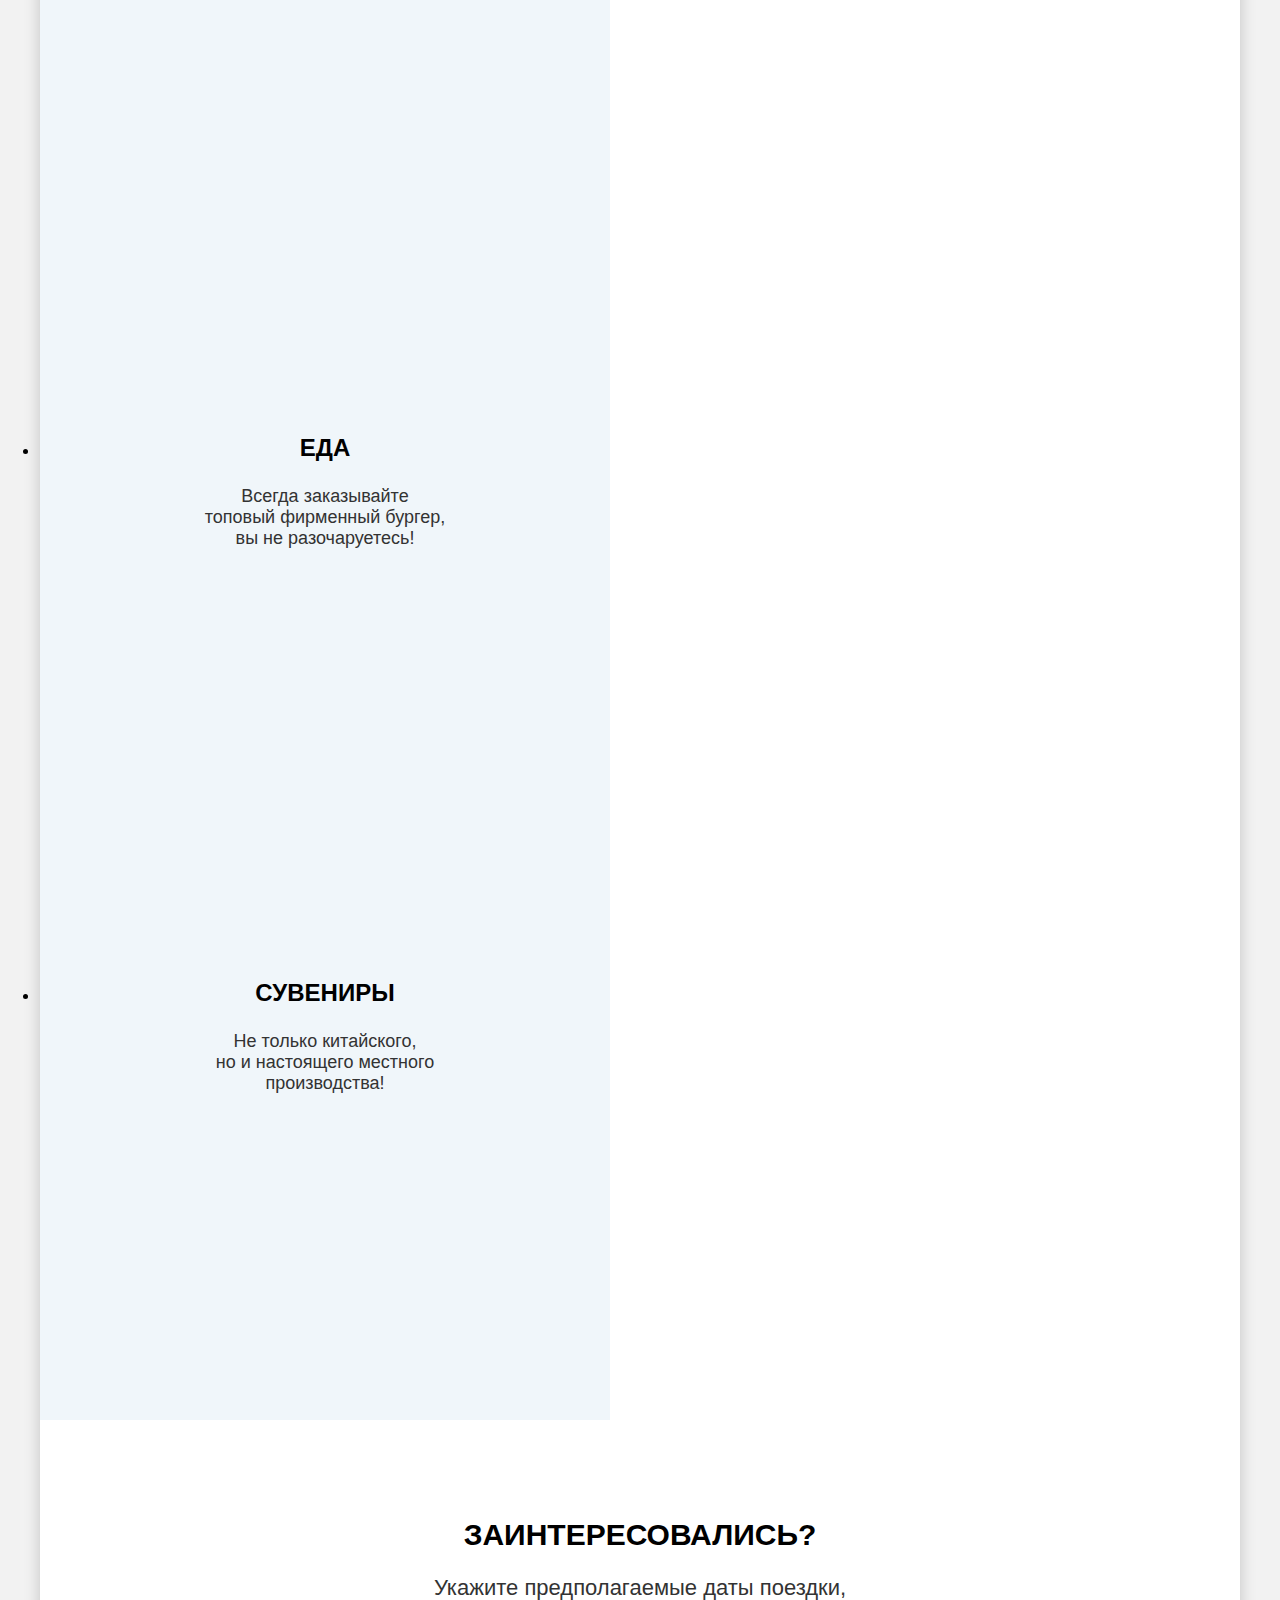
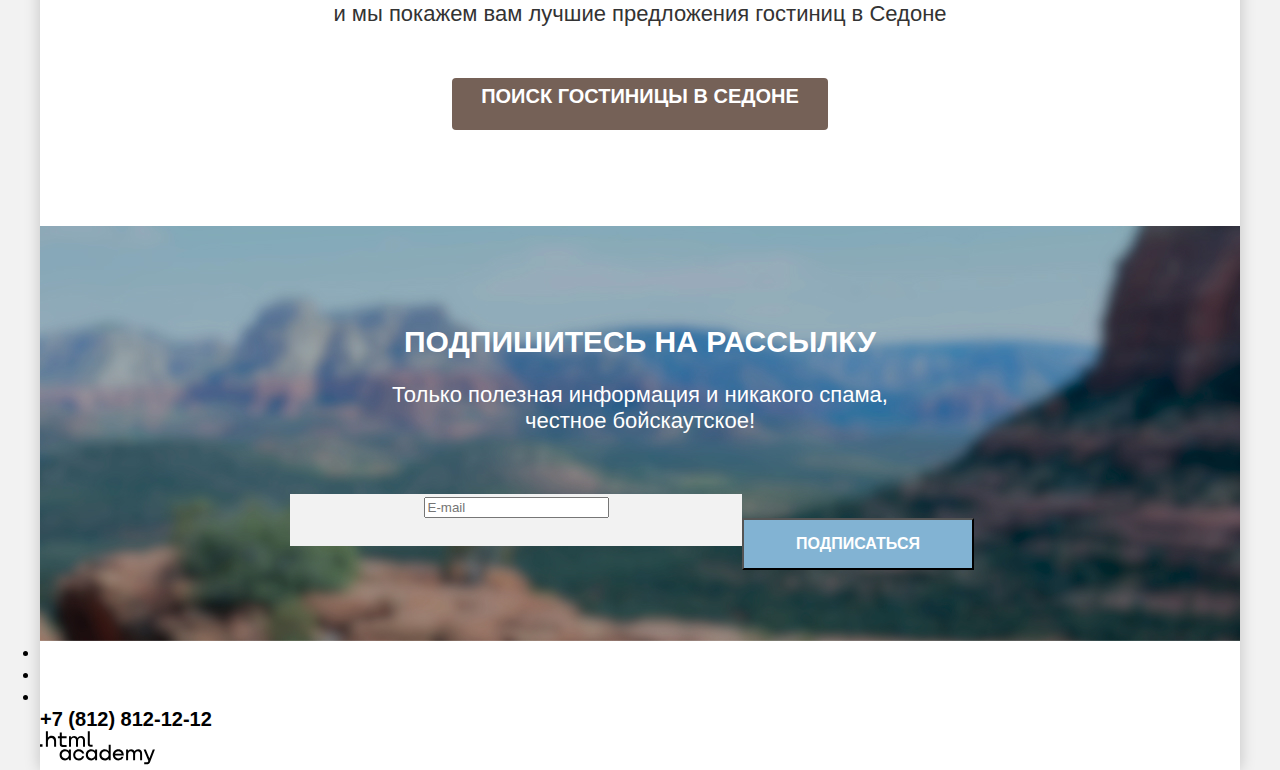
==== commit c79e6dc9: "продолжает css" ====
--- a/index.html
+++ b/index.html
@@ -46,7 +46,7 @@
     <main>
       <section class="welcome">
         <h1 class="visually-hidden">Сайт города Седоны</h1>
-        <img class="welcome-image" src="./images/welcome.svg" alt="Welcome to Sedona">
+        <img class="welcome-image" src="./images/welcome.svg" width="458px" height="352px" alt="Welcome to Sedona">
       </section>
       <section class="reasons">
         <h2 class="visually-hidden">Причины посещения</h2>
@@ -108,7 +108,7 @@
       <section class="subscribe">
         <h2 class="visually-hidden">Подписка</h2>
         <p class="subscribe-welcome">Подпишитесь на рассылку</p>
-        <p class="subscribe-description">Полезная информация</p>
+        <p class="subscribe-description">Только полезная информация и никакого спама,<br>честное бойскаутское!</p>
         <form class="subscribe-form" action="https://echo.htmlacademy.ru/" method="post">
           <input type="email" name="subscribe-email" placeholder="E-mail" required>
           <button class="subscribe-button" type="submit">Подписаться</button>
--- a/styles/style.css
+++ b/styles/style.css
@@ -22,13 +22,16 @@
     font-weight: 400;
     line-height: 21px;
     color: #000000;
-    background-color: #ffffff;
+    background-color: #f2f2f2;
 }
 
 .container {
     width: 1200px;
     margin-left: auto;
     margin-right: auto;
+    background-color: #ffffff;
+    box-shadow: 0 0 15px rgba(0, 0, 0, 0.2);
+
 }
 
 .main-header {}
@@ -82,7 +85,14 @@
 .fav-count {}
 
 .welcome {
-    background-image: url(../images/background-welcome.jpg)
+    padding-bottom: 84px;
+    padding-top: 50px;
+    background-size: 100% 57px, cover;
+    min-height: 352px;
+    background-color: #264f6b;
+    background-repeat: no-repeat, no-repeat;
+    background-position: left 0 bottom 0, center top;
+    background-image: url("../images/triangle.svg"), url("../images/background-welcome.jpg")
 }
 
 .visually-hidden {
@@ -98,12 +108,12 @@
 
 .welcome-image {
     display: block;
-    margin: 65px;
+    margin: 0 auto 0 auto;
 }
 
 .reasons {
     margin: 0;
-    padding: 0;
+    padding-top: 69px;
 }
 
 .reasons-text {
@@ -123,8 +133,8 @@
     font-size: 22px;
     font-weight: 400;
     line-height: 26px;
-    margin: 0;
-    padding: 0;
+    margin-top: 24px;
+    padding-bottom: 68px;
 }
 
 .reasons-list {
@@ -253,7 +263,11 @@
     line-height: 21px;
 }
 
-.search {}
+.search {
+   display: block;
+   padding-bottom: 66px;
+   padding-top: 67px
+}
 
 .search-title {
     color: #000000;
@@ -262,21 +276,20 @@
     font-weight: 700;
     line-height: 36px;
     text-transform: uppercase;
-    margin: 0;
-    padding: 0;
+    margin-bottom: 12px;
 }
 
 .search-description {
     color: #333333;
-    text-align: center;
     font-size: 22px;
     font-weight: 400;
     line-height: 26px;
-    margin: 0;
-    padding: 0;
+    margin-bottom: 51px;
+    text-align: center;
 }
 
 .search-button {
+    display: block;
     color: #ffffff;
     text-align: center;
     text-transform: uppercase;
@@ -286,15 +299,23 @@
     border-radius: 4px;
     background: #756157;
     text-decoration: none;
+    min-height: 52px;
+    margin: 0 412px 0 412px;
+    padding: 0;
 }
 
 .main-footer {}
 
 .subscribe {
-    background-image: url(../images/background-subscribe.jpg);
+    display: block;
+    background-size: cover;
+    min-height: 415px;
+    background-color: #264f6b;
+    background-repeat: no-repeat;
+    background-position: center;
+    background-image: url("../images/background-subscribe.jpg");
     width: 1200px;
     height: 415px;
-    padding: 96px, 258px, 104px, 258px gap: 10px
 }
 
 .subscribe-welcome {
@@ -304,8 +325,8 @@
     line-height: 36px;
     text-transform: uppercase;
     text-align: center;
-    margin-bottom: 30px;
-    padding-top: 100px;
+    margin-bottom: 16px;
+    padding-top: 98px;
 }
 
 .subscribe-description {
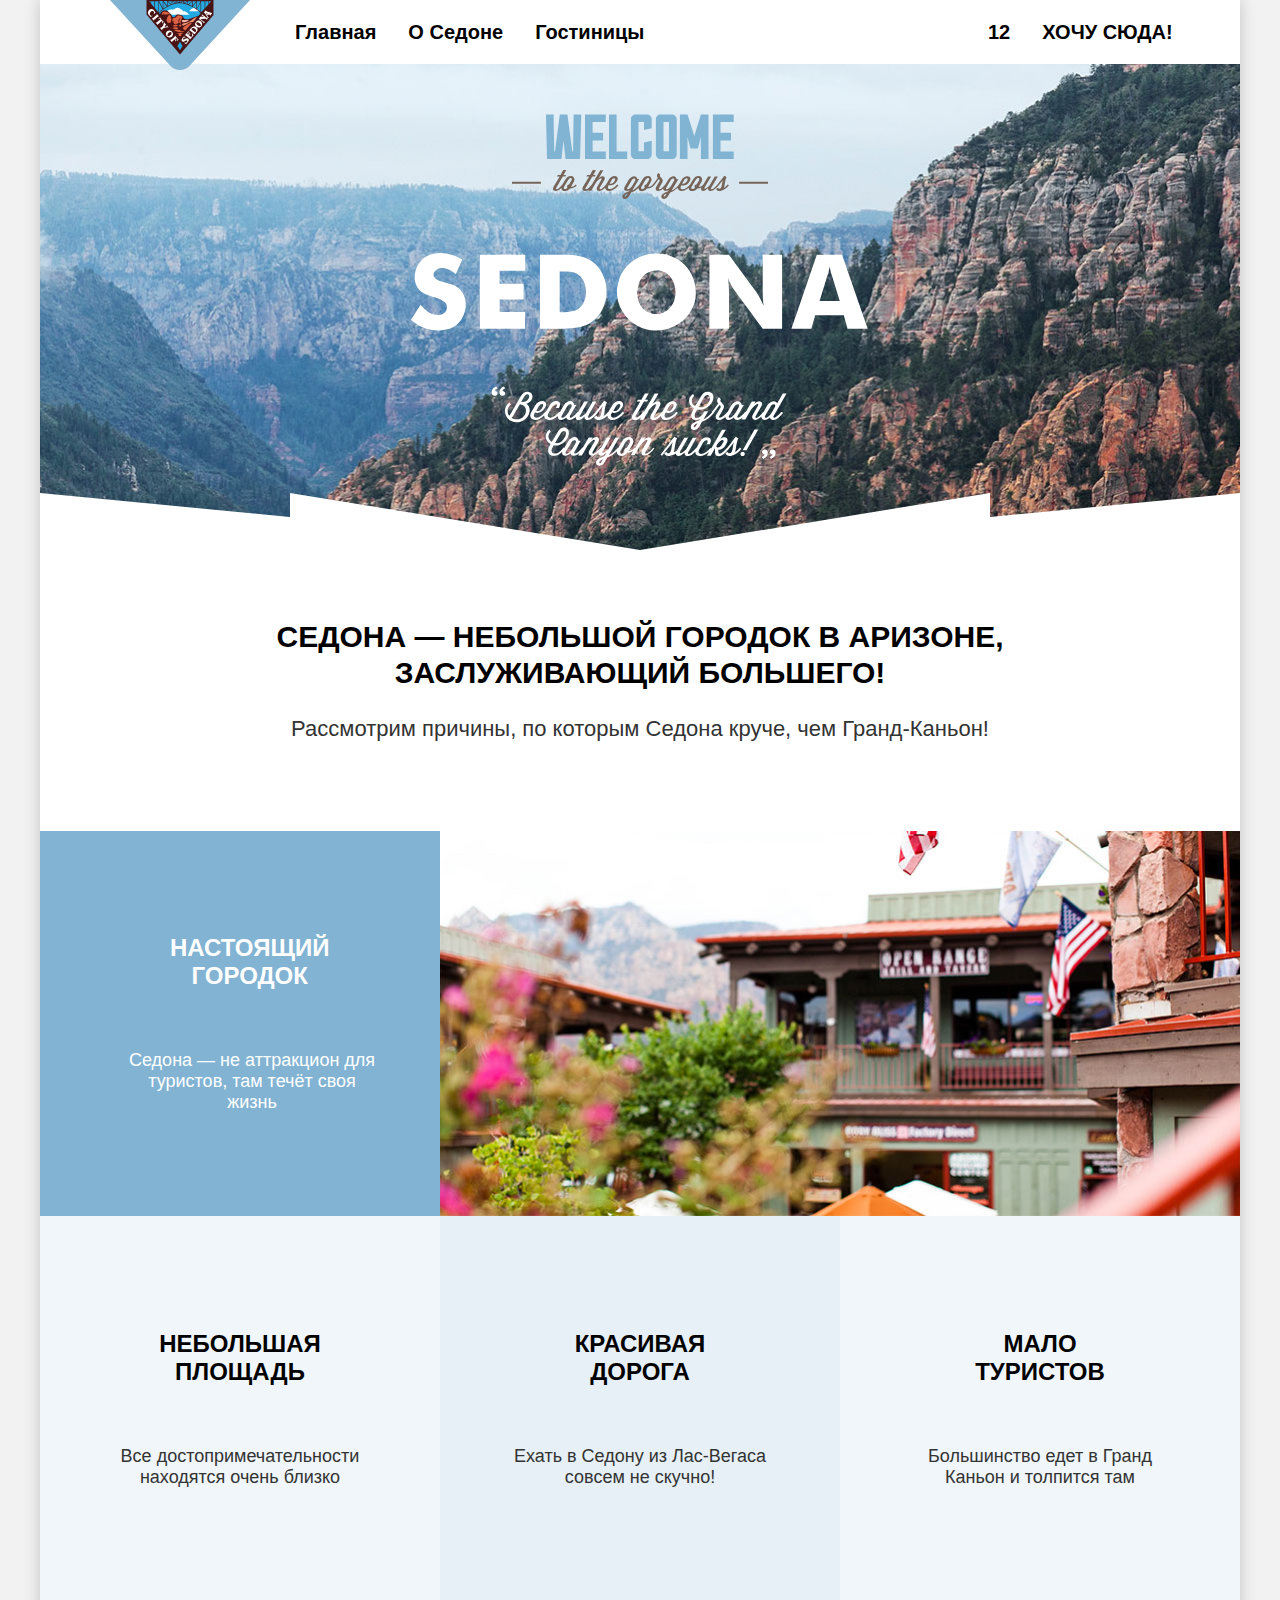
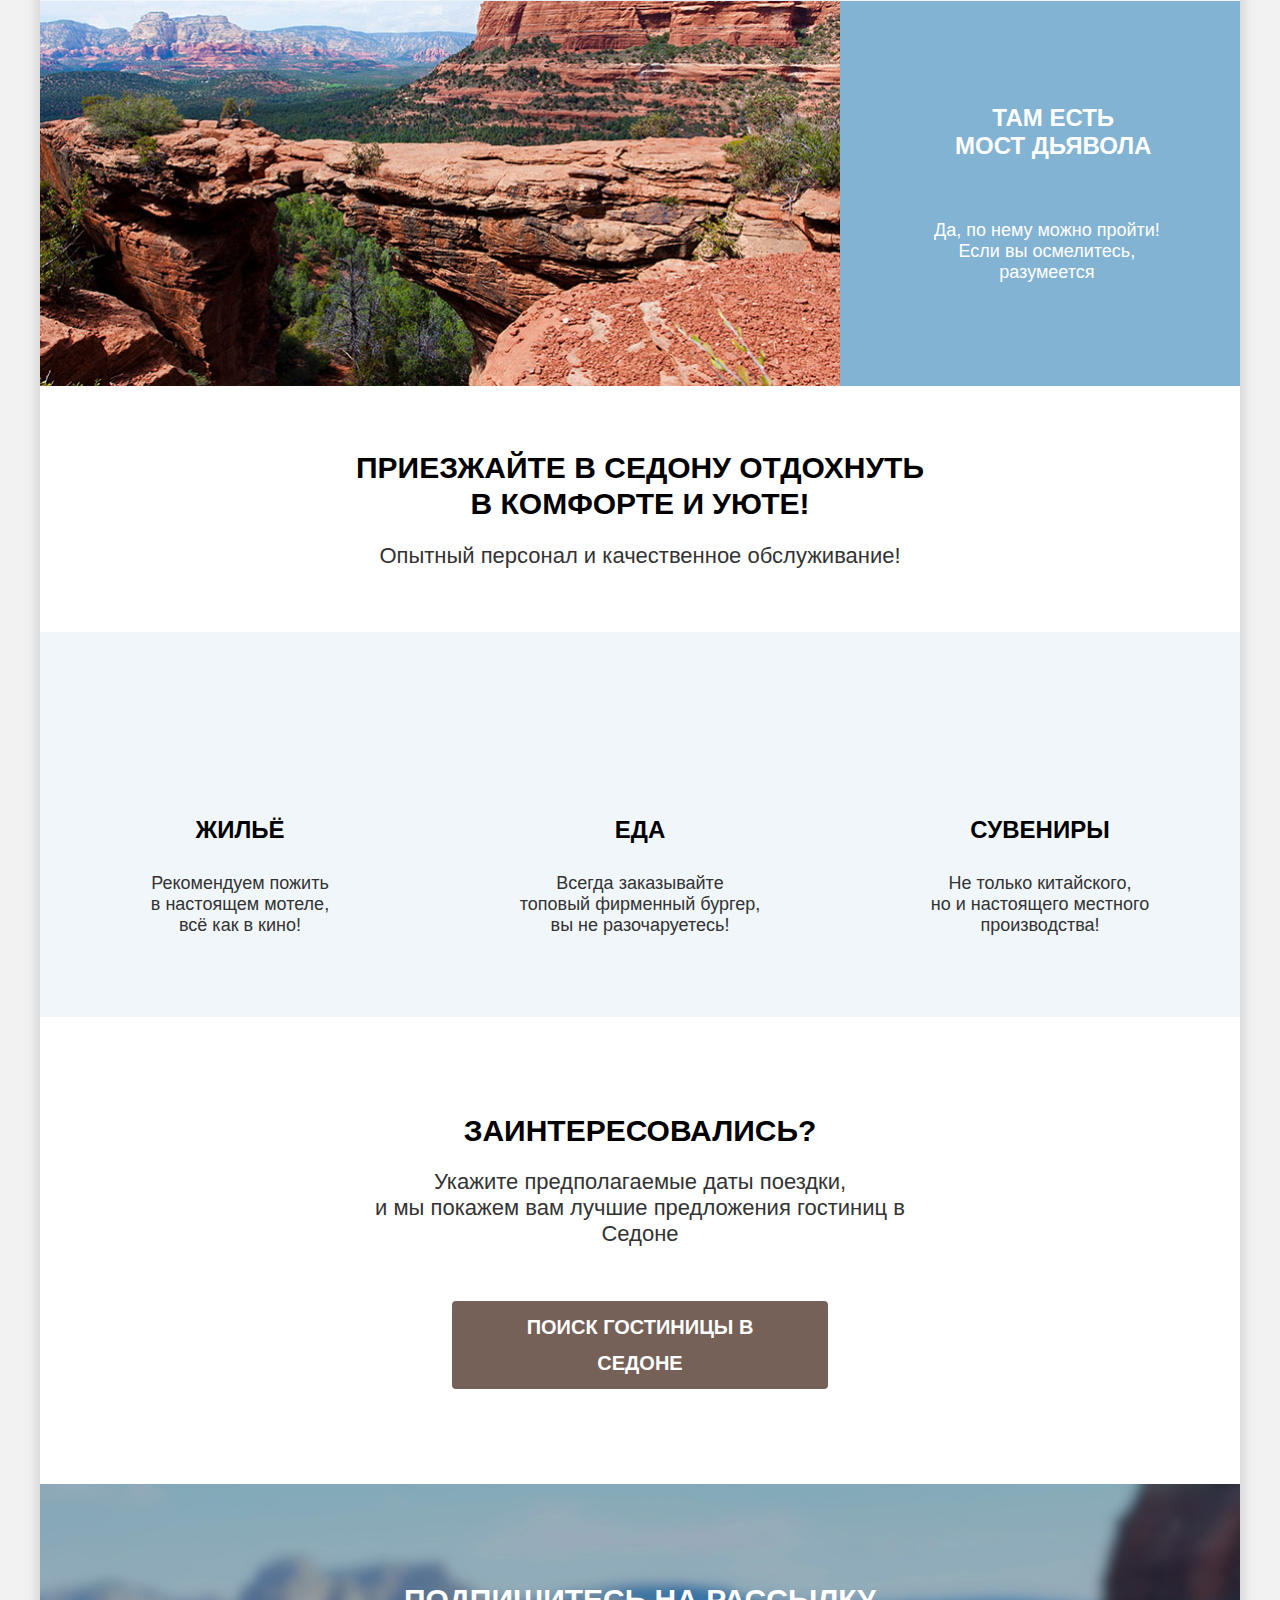
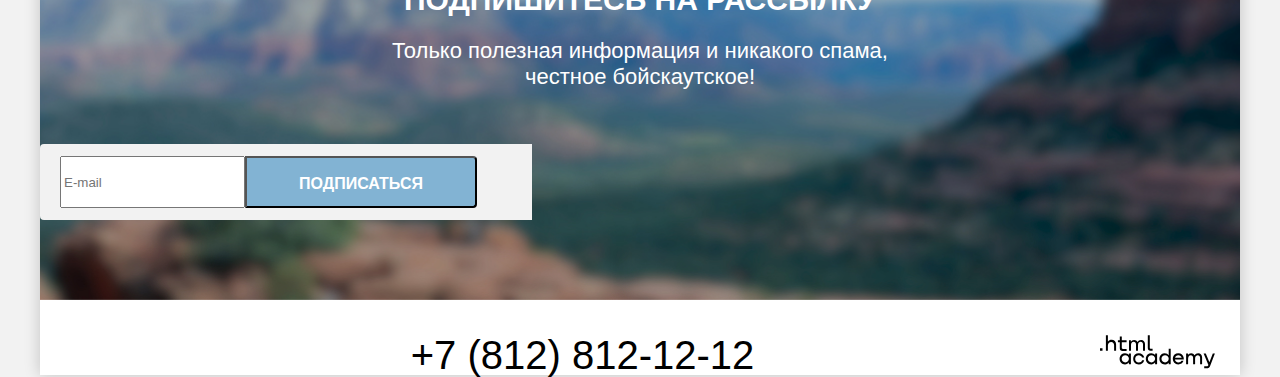
==== commit 1649fc88: "добавляет флексы" ====
--- a/index.html
+++ b/index.html
@@ -38,7 +38,7 @@
             </a>
           </li>
           <li class="user-menu-item">
-            <a href="#" class="user-menu-link">Хочу сюда</a>
+            <a href="#" class="user-menu-link">Хочу сюда!</a>
           </li>
         </ul>
       </nav>
@@ -56,23 +56,23 @@
           <li class="reasons-item-blue">
             <h3 class="reasons-title-white">Настоящий<br>городок</h3>
             <p class="reasons-description-white">Седона — не аттракцион для<br>туристов, там течёт своя<br>жизнь</p>
-            <img class="reasons-image" src="./images/reasons-1.jpg" alt="Фото города" width="800" height="385">
+            <img class="reasons-image-white" src="./images/reasons-1.jpg" alt="Фото города" width="800" height="385">
           </li>
           <li class="reasons-item">
             <h3 class="reasons-title">Небольшая<br>площадь</h3>
             <p class="reasons-description">Все достопримечательности<br>находятся очень близко</p>
           </li>
+          <li class="reasons-item-grey">
+            <h3 class="reasons-title">Красивая<br>дорога</h3>
+            <p class="reasons-description">Ехать в Седону из Лас-Вегаса<br>совсем не скучно!</p>
+          </li>
           <li class="reasons-item">
             <h3 class="reasons-title">Мало<br>туристов</h3>
             <p class="reasons-description">Большинство едет в Гранд<br>Каньон и толпится там</p>
           </li>
-          <li class="reasons-item">
-            <h3 class="reasons-title">Красивая<br>дорога</h3>
-            <p class="reasons-description">Ехать в Седону из Лас-Вегаса<br>совсем не скучно!</p>
-          </li>
           <li class="reasons-item-blue">
-            <h3 class="reasons-title-white">Там есть<br>мост дьявола</h3>
-            <p class="reasons-description-white">Да, по нему можно пройти!<br>Если вы осмелитесь,<br>разумеется</p>
+            <h3 class="reasons-title-pont">Там есть<br>мост дьявола</h3>
+            <p class="reasons-description-pont">Да, по нему можно пройти!<br>Если вы осмелитесь,<br>разумеется</p>
             <img class="reasons-image" src="./images/reasons-5.jpg" alt="Фото горной местности" width="800"
               height="385">
           </li>
--- a/styles/style.css
+++ b/styles/style.css
@@ -34,26 +34,31 @@
 
 }
 
-.main-header {}
-
-.logo-link {}
+.main-header {
+    position: relative;
+    padding-left: 239px;
+}
+
+.logo-link {
+    position: absolute;
+    top: 0;
+    left: 70px;
+}
 
 .logo-image {}
 
 .nav {
-    margin: 0;
-    padding: 0;
-    color: #000000;
-    list-style: none;
-    font-size: 20px;
-    font-weight: 700;
-    line-height: 24px;
+    display: flex;
+    justify-content: space-between;
 }
 
 .main-menu {
     margin: 0;
     padding: 0;
     list-style: none;
+    display: flex;
+    width: 500px;
+    flex-wrap: wrap;
 }
 
 .main-menu-item {}
@@ -64,15 +69,22 @@
     font-weight: 700;
     line-height: 24px;
     text-decoration: none;
+    padding: 20px 16px;
+    display: block;
 }
 
 .user-menu {
     margin: 0;
     padding: 0;
     list-style: none;
-}
-
-.user-menu-item {}
+    display: flex;
+    width: 300px;
+    flex-wrap: wrap;
+}
+
+.user-menu-item {
+    text-transform: uppercase;
+}
 
 .user-menu-link {
     color: #000000;
@@ -80,6 +92,8 @@
     font-size: 20px;
     font-weight: 700;
     line-height: 24px;
+    display: block;
+    padding: 20px 16px;
 }
 
 .fav-count {}
@@ -87,12 +101,12 @@
 .welcome {
     padding-bottom: 84px;
     padding-top: 50px;
+    background-color: #264f6b;
+    background-image: url("../images/triangle.svg"), url("../images/background-welcome.jpg");
     background-size: 100% 57px, cover;
     min-height: 352px;
-    background-color: #264f6b;
     background-repeat: no-repeat, no-repeat;
     background-position: left 0 bottom 0, center top;
-    background-image: url("../images/triangle.svg"), url("../images/background-welcome.jpg")
 }
 
 .visually-hidden {
@@ -114,6 +128,7 @@
 .reasons {
     margin: 0;
     padding-top: 69px;
+    position: relative;
 }
 
 .reasons-text {
@@ -123,7 +138,7 @@
     font-size: 30px;
     font-weight: 700;
     line-height: 36px;
-    margin: 0;
+    margin: 0 0 25px;
     padding: 0;
 }
 
@@ -133,58 +148,98 @@
     font-size: 22px;
     font-weight: 400;
     line-height: 26px;
-    margin-top: 24px;
-    padding-bottom: 68px;
+    margin: 0 0 89px;
+    padding: 0;
 }
 
 .reasons-list {
     margin: 0;
     padding: 0;
+    display: flex;
+    flex-wrap: wrap;
+    list-style: none;
 }
 
 .reasons-item-blue {
-    text-align: center;
     background: #82b3d3;
-    width: 400px;
+    width: 1200px;
     height: 385px;
-    padding: 103px 85px;
     margin: 0;
     padding: 0;
 }
 
 .reasons-item {
-    text-align: center;
     background: rgba(131, 179, 211, 0.12);
     width: 400px;
     height: 385px;
-    padding: 103px 85px;
+    margin: 0;
+    padding: 0;
+}
+
+.reasons-item-grey {
+    background:  rgba(131, 179, 211, 0.20);
+    width: 400px;
+    height: 385px;
     margin: 0;
     padding: 0;
 }
 
 .reasons-title-white {
-    color: #ffffff;
-    text-align: center;
+    display: inline-block;
+    text-align: center;
+    text-transform: uppercase;
+    color: #ffffff;
     font-size: 24px;
     font-weight: 700;
     line-height: 28px;
-    margin: 0;
-    padding: 0;
+    margin: 0 0 60px;
+    padding: 103px 800px 0 130px;
 }
 
 .reasons-description-white {
-    color: #ffffff;
-    text-align: center;
+    display: inline-block;
+    text-align: center;
+    color: #ffffff;
     font-size: 18px;
     font-weight: 400;
     line-height: 21px;
     margin: 0;
-    padding: 0;
+    padding: 0 0 0 89px;
+}
+
+.reasons-image-white {
+ position: absolute;
+ top: 281px;
+ left: 400px;
+}
+
+.reasons-title-pont {
+    display: inline-block;
+    text-align: center;
+    text-transform: uppercase;
+    color: #ffffff;
+    font-size: 24px;
+    font-weight: 700;
+    line-height: 28px;
+    margin: 0 0 60px;
+    padding: 103px 0 0 915px;
+}
+
+.reasons-description-pont {
+    display: inline-block;
+    text-align: center;
+    color: #ffffff;
+    font-size: 18px;
+    font-weight: 400;
+    line-height: 21px;
+    margin: 0;
+    padding: 0 0 0 894px;
 }
 
 .reasons-image {
-    margin-left: 400px;
-    margin-top: -120px;
+    position: absolute;
+    top: 1051px;
+    left: 0;
 }
 
 .reasons-title {
@@ -193,8 +248,9 @@
     font-size: 24px;
     font-weight: 700;
     line-height: 28px;
-    margin: 0;
-    padding: 0;
+    margin: 0 0 60px;
+    padding-top: 114px;
+    text-transform: uppercase;
 }
 
 .reasons-description {
@@ -219,8 +275,8 @@
     font-weight: 700;
     line-height: 36px;
     text-transform: uppercase;
-    margin: 0;
-    padding: 0;
+    margin: 0 0 21px;
+    padding: 64px 0 0 0;
 }
 
 .services-description {
@@ -229,21 +285,25 @@
     font-size: 22px;
     font-weight: 400;
     line-height: 26px;
-    margin: 0;
+    margin: 0 0 63px;
     padding: 0;
 }
 
 .services-list {
     margin: 0;
     padding: 0;
-    color: #000000
+    color: #000000;
+    display: flex;
+    flex-wrap: wrap;
+    list-style: none;
 }
 
 .services-item {
     background: rgba(131, 179, 211, 0.12);
     width: 400px;
     height: 385px;
-    padding: 80px 85px;
+    margin: 0;
+    padding: 0;
 }
 
 .services-title {
@@ -253,6 +313,8 @@
     line-height: 28px;
     text-transform: uppercase;
     text-align: center;
+    margin: 0 0 29px 0;
+    padding: 184px 0 0;
 }
 
 .services-text {
@@ -261,12 +323,13 @@
     font-size: 18px;
     font-weight: 400;
     line-height: 21px;
+    margin: 0;
+    padding: 0;
 }
 
 .search {
-   display: block;
-   padding-bottom: 66px;
-   padding-top: 67px
+   padding-bottom: 95px;
+   padding-top: 96px
 }
 
 .search-title {
@@ -276,7 +339,10 @@
     font-weight: 700;
     line-height: 36px;
     text-transform: uppercase;
-    margin-bottom: 12px;
+    padding: 0;
+    margin: 0 auto 20px;
+    text-align: center;
+    width: 600px;
 }
 
 .search-description {
@@ -284,12 +350,14 @@
     font-size: 22px;
     font-weight: 400;
     line-height: 26px;
-    margin-bottom: 51px;
-    text-align: center;
+    text-align: center;
+    padding: 0;
+    margin: 0 auto 54px;
+    width: 600px;
 }
 
 .search-button {
-    display: block;
+    display: inline-block;
     color: #ffffff;
     text-align: center;
     text-transform: uppercase;
@@ -299,23 +367,26 @@
     border-radius: 4px;
     background: #756157;
     text-decoration: none;
-    min-height: 52px;
+    min-height: 36px;
     margin: 0 412px 0 412px;
-    padding: 0;
+    padding: 8px 50px;
+    max-width: 600px;
+    box-sizing: border-box;
 }
 
 .main-footer {}
 
 .subscribe {
+    padding-top: 98px;
     display: block;
     background-size: cover;
-    min-height: 415px;
+    min-height: 318px;
     background-color: #264f6b;
     background-repeat: no-repeat;
     background-position: center;
     background-image: url("../images/background-subscribe.jpg");
     width: 1200px;
-    height: 415px;
+    height: 318px;
 }
 
 .subscribe-welcome {
@@ -325,8 +396,9 @@
     line-height: 36px;
     text-transform: uppercase;
     text-align: center;
-    margin-bottom: 16px;
-    padding-top: 98px;
+    margin: 0 auto 20px;
+    padding: 0;
+    width: 500px;
 }
 
 .subscribe-description {
@@ -335,22 +407,23 @@
     font-size: 22px;
     font-weight: 400;
     line-height: 26px;
-    margin-bottom: 60px;
-    padding: 0;
+    margin: 0 auto 54px;
+    padding: 0;
+    width: 500px;
 }
 
 .subscribe-form {
+    display: flex;
     color: #000000;
     font-size: 18px;
     font-weight: 400;
     line-height: 24px;
     text-align: center;
     background: #f2f2f2;
-    margin-left: 250px;
     width: 452px;
     height: 52px;
-    padding: 12px, 20px, 12px, 20px
-    border-radius: 4px, 0px, 0px, 4px
+    padding: 12px 20px 12px 20px;
+    border-radius: 4px 0 0 4px;
 }
 
 .subscribe-button {
@@ -361,19 +434,24 @@
     font-weight: 700;
     line-height: 36px;
     background: #82b3d3;
-    margin-left: 452px;
-    padding-top: -150px;
     width: 232px;
     height: 52px;
-    padding: 8px, 50px, 8px, 50px
-    border-radius: 0px, 4px, 4px, 0px
-}
-
-.address {}
+    padding: 8px 50px 8px 50px;
+    border-radius: 0px 4px 4px 0;
+}
+
+.address {
+    display: flex;
+    justify-content: space-between;
+    padding-top: 35px;
+    margin: 0 25px 0 25px;
+}
 
 .social-list {
-    margin: 0;
-    padding: 0;
+    display: flex;
+    margin: 0;
+    padding: 0;
+    list-style: none;
 }
 
 .social-item {}
@@ -391,9 +469,9 @@
 
 .phone-button {
     color: #000000;
-    font-size: 20px;
-    font-weight: 700;
-    line-height: 24px;
+    font-size: 40px;
+    font-weight: 400;
+    line-height: 40px;
     list-style: none;
     text-decoration: none;
 }
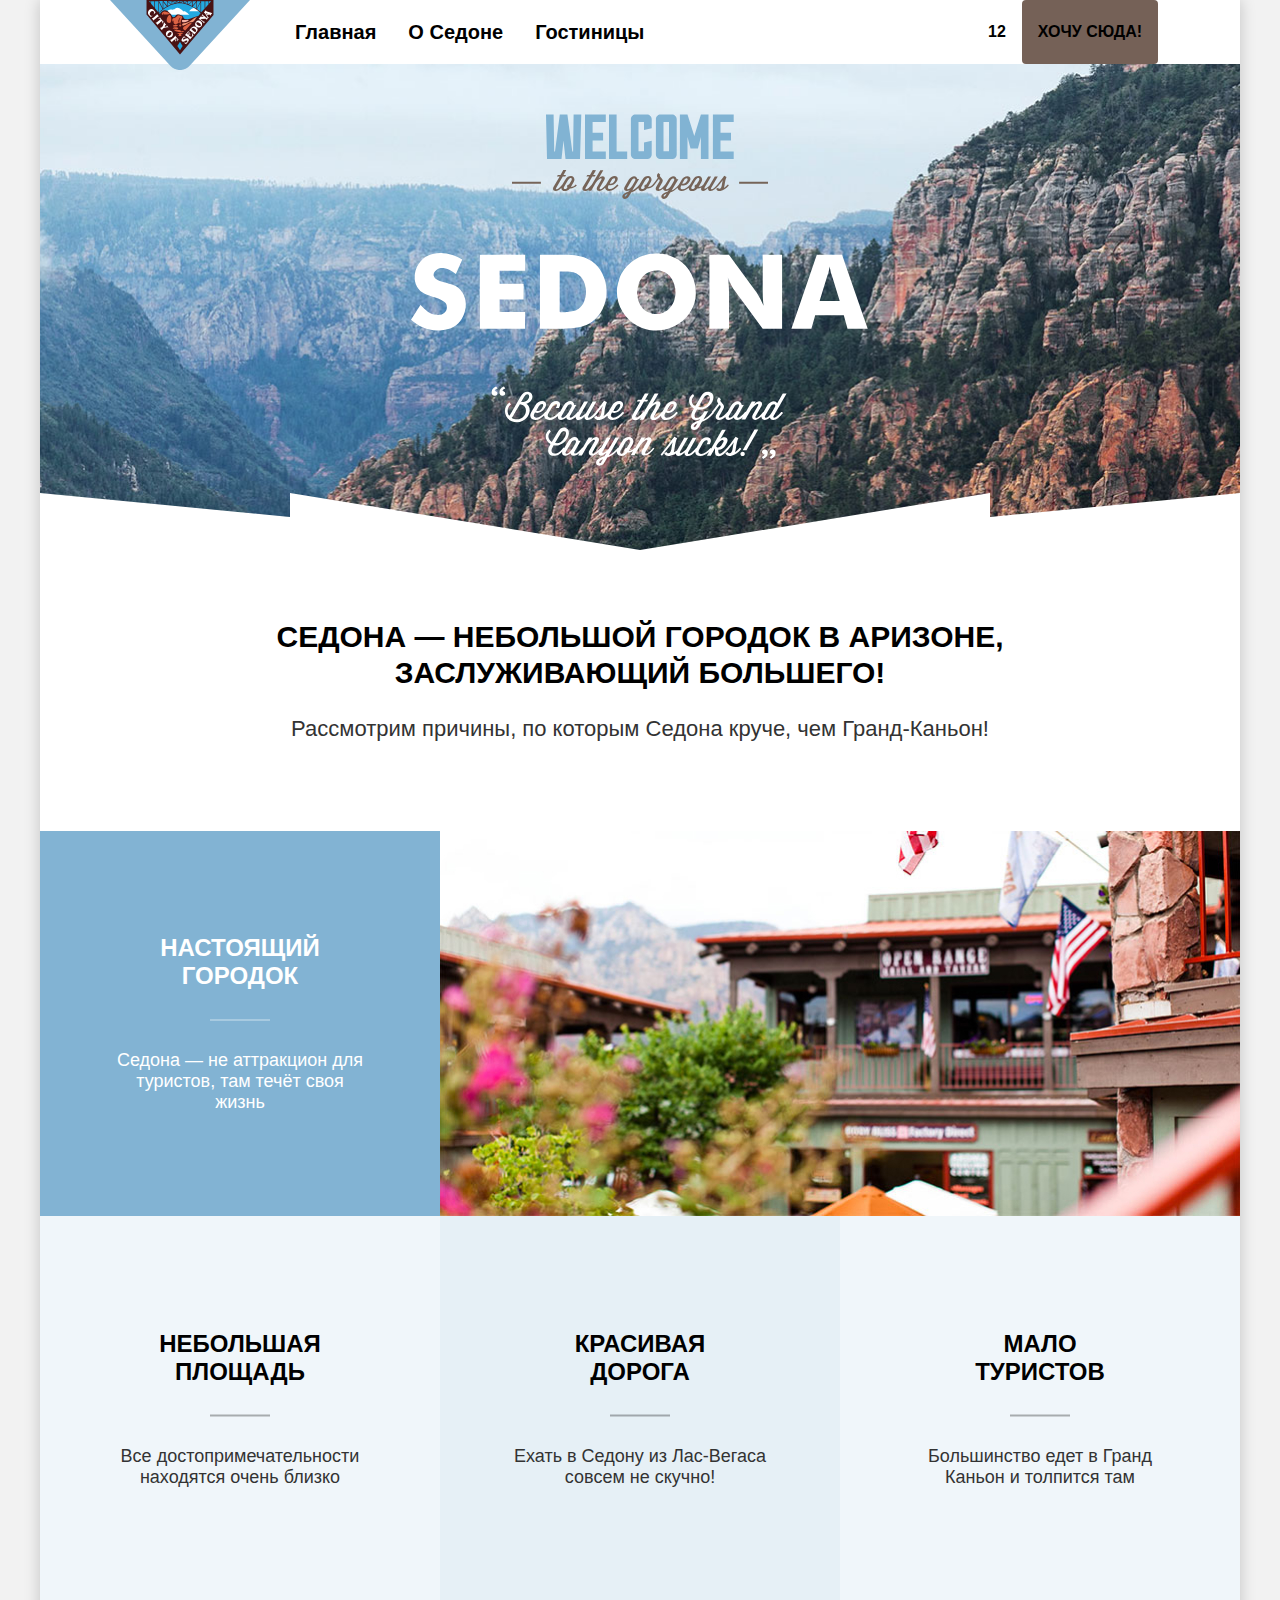
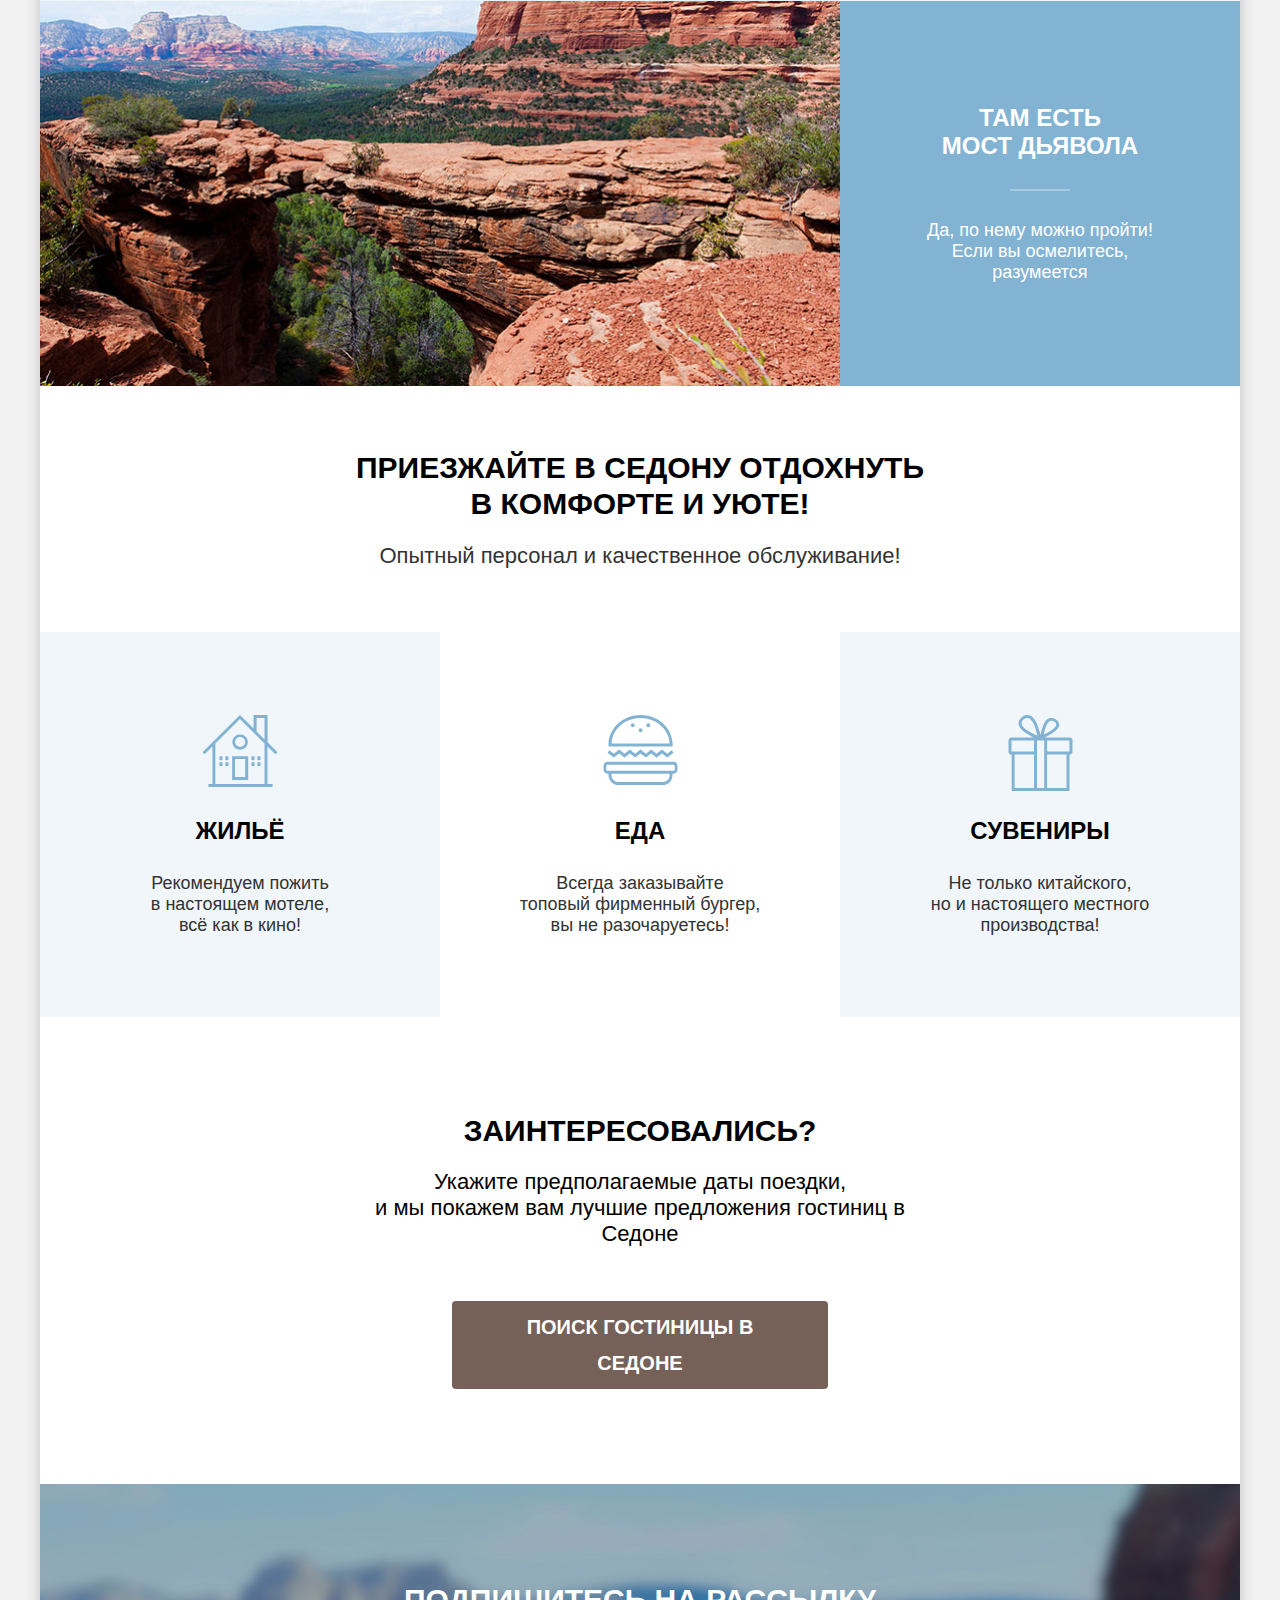
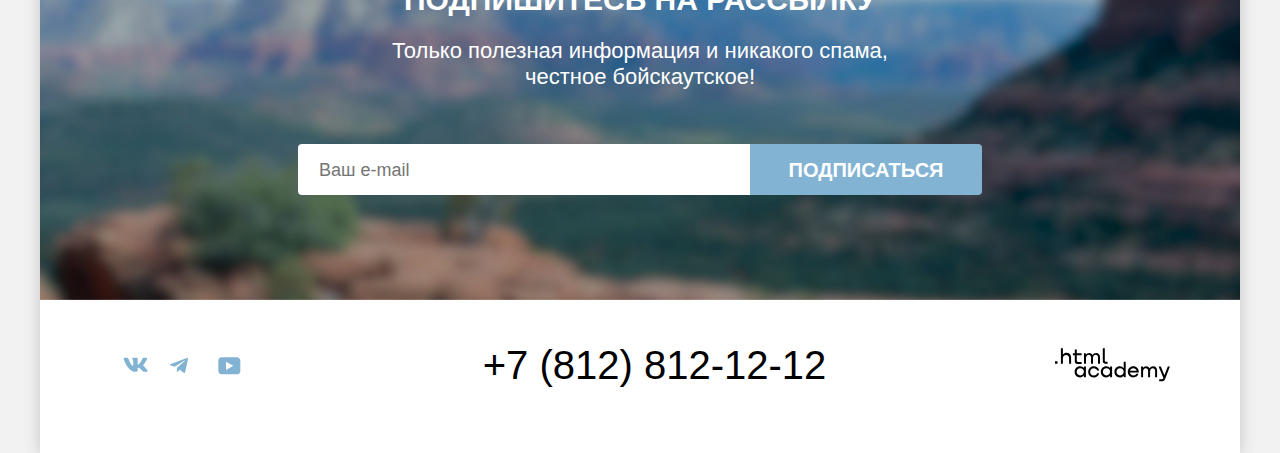
==== commit 501c9b4b: "продолжает работать с css" ====
--- a/index.html
+++ b/index.html
@@ -9,140 +9,145 @@
 
   <body class="body">
     <div class="container">
-    <header class="main-header">
-      <a href="#" class="logo-link">
-        <img class="logo-image" src="./images/logo.svg" alt="Логотип сайта города Седона">
-      </a>
-      <nav class="nav">
-        <ul class="main-menu">
-          <li class="main-menu-item">
-            <a href="#" class="main-menu-link">Главная</a>
-          </li>
-          <li class="main-menu-item">
-            <a href="#" class="main-menu-link">О Седоне</a>
-          </li>
-          <li class="main-menu-item">
-            <a href="#" class="main-menu-link">Гостиницы</a>
-          </li>
-        </ul>
-        <ul class="user-menu">
-          <li class="user-menu-item">
-            <a href="#" class="user-menu-link">
-              <span class="visually-hidden">Поиск по сайту</span>
+      <header class="main-header">
+        <a href="#" class="logo-link">
+          <img class="logo-image" src="./images/logo.svg" alt="Логотип сайта города Седона">
+        </a>
+        <nav class="nav">
+          <ul class="main-menu">
+            <li class="main-menu-item">
+              <a href="#" class="main-menu-link">Главная</a>
+            </li>
+            <li class="main-menu-item">
+              <a href="#" class="main-menu-link">О Седоне</a>
+            </li>
+            <li class="main-menu-item">
+              <a href="#" class="main-menu-link">Гостиницы</a>
+            </li>
+          </ul>
+          <ul class="user-menu">
+            <li class="user-menu-item">
+              <a href="#" class="user-menu-link">
+                <span class="visually-hidden">Поиск по сайту</span>
+              </a>
+            </li>
+            <li class="user-menu-item">
+              <a href="#" class="user-menu-link">
+                <span class="visually-hidden">Перейти в избранное</span>
+                <span class="fav-count">12</span>
+              </a>
+            </li>
+            <li class="user-menu-item-button">
+              <a href="#" class="user-menu-link button">Хочу сюда!</a>
+            </li>
+          </ul>
+        </nav>
+      </header>
+      <main>
+        <section class="welcome">
+          <h1 class="visually-hidden">Сайт города Седоны</h1>
+          <img class="welcome-image" src="./images/welcome.svg" width="458px" height="352px" alt="Welcome to Sedona">
+        </section>
+        <section class="reasons">
+          <h2 class="visually-hidden">Причины посещения</h2>
+          <p class="reasons-text">Седона — небольшой городок в Аризоне,<br>заслуживающий большего!</p>
+          <p class="reasons-subtext">Рассмотрим причины, по которым Седона круче, чем Гранд-Каньон!</p>
+          <ul class="reasons-list">
+            <li class="reasons-item-blue">
+              <div class="reasons-blu-container">
+                <h3 class="reasons-title">Настоящий<br>городок</h3>
+                <p class="reasons-description">Седона — не аттракцион для<br>туристов, там течёт своя<br>жизнь</p>
+              </div>
+              <img class="reasons-image" src="./images/reasons-1.jpg" alt="Фото города" width="800" height="385">
+            </li>
+            <li class="reasons-item">
+              <h3 class="reasons-title">Небольшая<br>площадь</h3>
+              <p class="reasons-description">Все достопримечательности<br>находятся очень близко</p>
+            </li>
+            <li class="reasons-item">
+              <h3 class="reasons-title">Красивая<br>дорога</h3>
+              <p class="reasons-description">Ехать в Седону из Лас-Вегаса<br>совсем не скучно!</p>
+            </li>
+            <li class="reasons-item">
+              <h3 class="reasons-title">Мало<br>туристов</h3>
+              <p class="reasons-description">Большинство едет в Гранд<br>Каньон и толпится там</p>
+            </li>
+            <li class="reasons-item-blue">
+              <img class="reasons-image" src="./images/reasons-5.jpg" alt="Фото горной местности" width="800"
+                height="385">
+              <div class="reasons-blu-container">
+                <h3 class="reasons-title">Там есть<br>мост дьявола</h3>
+                <p class="reasons-description">Да, по нему можно пройти!<br>Если вы осмелитесь,<br>разумеется</p>
+              </div>
+            </li>
+          </ul>
+        </section>
+        <section class="services">
+          <h2 class="visually-hidden">Сервис</h2>
+          <p class="services-slogan">Приезжайте в Седону отдохнуть<br>в комфорте и уюте!</p>
+          <p class="services-description">Опытный персонал и качественное обслуживание!</p>
+          <ul class="services-list">
+            <li class="services-item services-item-house">
+              <h3 class="services-title">Жильё</h3>
+              <p class="services-text">Рекомендуем пожить<br>в настоящем мотеле,<br>всё как в кино!</p>
+            </li>
+            <li class="services-item services-item-burger">
+              <h3 class="services-title">Еда</h3>
+              <p class="services-text">Всегда заказывайте<br>топовый фирменный бургер,<br>вы не разочаруетесь!</p>
+            </li>
+            <li class="services-item services-item-souvenir">
+              <h3 class="services-title">Сувениры</h3>
+              <p class="services-text">Не только китайского,<br>но и настоящего местного<br>производства!</p>
+            </li>
+          </ul>
+        </section>
+        <section class="search">
+          <h2 class="visually-hidden">Поиск по сайту</h2>
+          <p class="search-title">Заинтересовались?</p>
+          <p class="search-description">Укажите предполагаемые даты поездки,<br>и мы покажем вам лучшие предложения
+            гостиниц в Седоне</p>
+          <a class="search-button" href="#">Поиск гостиницы в Седоне</a>
+        </section>
+      </main>
+      <footer class="main-footer">
+        <section class="subscribe">
+          <h2 class="visually-hidden">Подписка</h2>
+          <p class="subscribe-welcome">Подпишитесь на рассылку</p>
+          <p class="subscribe-description">Только полезная информация и никакого спама,<br>честное бойскаутское!</p>
+          <form class="subscribe-form" action="https://echo.htmlacademy.ru/" method="post">
+            <input class="email" type="email" name="subscribe-email" placeholder="Ваш e-mail" required>
+            <button class="subscribe-button" type="submit">Подписаться</button>
+          </form>
+        </section>
+        <section class="address">
+          <h2 class="visually-hidden">Контактная информация</h2>
+          <ul class="social-list">
+            <li class="social-item social-item-vk">
+              <a class="social-link" href="#">
+                <span class="visually-hidden">Вконтакте</span>
+              </a>
+            </li>
+            <li class="social-item social-item-tg">
+              <a class="social-link" href="#">
+                <span class="visually-hidden">Tелеграмм</span>
+              </a>
+            </li>
+            <li class="social-item social-item-youtube">
+              <a class="social-link" href="#">
+                <span class="visually-hidden">Ютуб</span>
+              </a>
+            </li>
+          </ul>
+          <div class="phone-item">
+            <a class="phone-button" href="tel:+78128121212">+7 (812) 812-12-12</a>
+          </div>
+          <div class="footer-logo-block">
+            <a class="footer-logo-link" href="https://htmlacademy.ru/">
+              <img class="footer-logo" src="./images/html-academy.svg" alt="Логотип HTML Academy">
             </a>
-          </li>
-          <li class="user-menu-item">
-            <a href="#" class="user-menu-link">
-              <span class="visually-hidden">Перейти в избранное</span>
-              <span class="fav-count">12</span>
-            </a>
-          </li>
-          <li class="user-menu-item">
-            <a href="#" class="user-menu-link">Хочу сюда!</a>
-          </li>
-        </ul>
-      </nav>
-    </header>
-    <main>
-      <section class="welcome">
-        <h1 class="visually-hidden">Сайт города Седоны</h1>
-        <img class="welcome-image" src="./images/welcome.svg" width="458px" height="352px" alt="Welcome to Sedona">
-      </section>
-      <section class="reasons">
-        <h2 class="visually-hidden">Причины посещения</h2>
-        <p class="reasons-text">Седона — небольшой городок в Аризоне,<br>заслуживающий большего!</p>
-        <p class="reasons-subtext">Рассмотрим причины, по которым Седона круче, чем Гранд-Каньон!</p>
-        <ul class="reasons-list">
-          <li class="reasons-item-blue">
-            <h3 class="reasons-title-white">Настоящий<br>городок</h3>
-            <p class="reasons-description-white">Седона — не аттракцион для<br>туристов, там течёт своя<br>жизнь</p>
-            <img class="reasons-image-white" src="./images/reasons-1.jpg" alt="Фото города" width="800" height="385">
-          </li>
-          <li class="reasons-item">
-            <h3 class="reasons-title">Небольшая<br>площадь</h3>
-            <p class="reasons-description">Все достопримечательности<br>находятся очень близко</p>
-          </li>
-          <li class="reasons-item-grey">
-            <h3 class="reasons-title">Красивая<br>дорога</h3>
-            <p class="reasons-description">Ехать в Седону из Лас-Вегаса<br>совсем не скучно!</p>
-          </li>
-          <li class="reasons-item">
-            <h3 class="reasons-title">Мало<br>туристов</h3>
-            <p class="reasons-description">Большинство едет в Гранд<br>Каньон и толпится там</p>
-          </li>
-          <li class="reasons-item-blue">
-            <h3 class="reasons-title-pont">Там есть<br>мост дьявола</h3>
-            <p class="reasons-description-pont">Да, по нему можно пройти!<br>Если вы осмелитесь,<br>разумеется</p>
-            <img class="reasons-image" src="./images/reasons-5.jpg" alt="Фото горной местности" width="800"
-              height="385">
-          </li>
-        </ul>
-      </section>
-      <section class="services">
-        <h2 class="visually-hidden">Сервис</h2>
-        <p class="services-slogan">Приезжайте в Седону отдохнуть<br>в комфорте и уюте!</p>
-        <p class="services-description">Опытный персонал и качественное обслуживание!</p>
-        <ul class="services-list">
-          <li class="services-item">
-            <h3 class="services-title">Жильё</h3>
-            <p class="services-text">Рекомендуем пожить<br>в настоящем мотеле,<br>всё как в кино!</p>
-          </li>
-          <li class="services-item">
-            <h3 class="services-title">Еда</h3>
-            <p class="services-text">Всегда заказывайте<br>топовый фирменный бургер,<br>вы не разочаруетесь!</p>
-          </li>
-          <li class="services-item">
-            <h3 class="services-title">Сувениры</h3>
-            <p class="services-text">Не только китайского,<br>но и настоящего местного<br>производства!</p>
-          </li>
-        </ul>
-      </section>
-      <section class="search">
-        <h2 class="visually-hidden">Поиск по сайту</h2>
-        <p class="search-title">Заинтересовались?</p>
-        <p class="search-description">Укажите предполагаемые даты поездки,<br>и мы покажем вам лучшие предложения гостиниц в Седоне</p>
-        <a class="search-button" href="#">Поиск гостиницы в Седоне</a>
-      </section>
-    </main>
-    <footer class="main-footer">
-      <section class="subscribe">
-        <h2 class="visually-hidden">Подписка</h2>
-        <p class="subscribe-welcome">Подпишитесь на рассылку</p>
-        <p class="subscribe-description">Только полезная информация и никакого спама,<br>честное бойскаутское!</p>
-        <form class="subscribe-form" action="https://echo.htmlacademy.ru/" method="post">
-          <input type="email" name="subscribe-email" placeholder="E-mail" required>
-          <button class="subscribe-button" type="submit">Подписаться</button>
-        </form>
-      </section>
-      <section class="address">
-        <h2 class="visually-hidden">Контактная информация</h2>
-        <ul class="social-list">
-          <li class="social-item">
-            <a class="social-link" href="#">
-              <span class="visually-hidden">Вконтакте</span>
-            </a>
-          </li>
-          <li class="social-item">
-            <a class="social-link" href="#">
-              <span class="visually-hidden">Tелеграмм</span>
-            </a>
-          </li>
-          <li class="social-item">
-            <a class="social-link" href="#">
-              <span class="visually-hidden">Ютуб</span>
-            </a>
-          </li>
-        </ul>
-        <div class="phone-item">
-          <a class="phone-button" href="tel:+78128121212">+7 (812) 812-12-12</a>
-        </div>
-        <div class="footer-logo-block">
-          <a class="footer-logo-link" href="https://htmlacademy.ru/">
-            <img class="footer-logo" src="./images/html-academy.svg" alt="Логотип HTML Academy">
-          </a>
-      </section>
-    </footer>
-  </div>
+        </section>
+      </footer>
+    </div>
   </body>
 
 </html>
--- a/styles/style.css
+++ b/styles/style.css
@@ -31,7 +31,6 @@
     margin-right: auto;
     background-color: #ffffff;
     box-shadow: 0 0 15px rgba(0, 0, 0, 0.2);
-
 }
 
 .main-header {
@@ -83,20 +82,34 @@
 }
 
 .user-menu-item {
-    text-transform: uppercase;
 }
 
 .user-menu-link {
     color: #000000;
     text-decoration: none;
-    font-size: 20px;
+    font-size: 16px;
     font-weight: 700;
     line-height: 24px;
     display: block;
     padding: 20px 16px;
+    text-transform: uppercase;
 }
 
 .fav-count {}
+
+.user-menu-item-button {
+    padding: 0;
+    text-transform: uppercase;
+}
+
+.button {
+    background-color: #756157;
+    border-radius: 4px;
+    text-decoration: none;
+    min-height: 36px;
+    max-width: 160px;
+    box-sizing: border-box;
+}
 
 .welcome {
     padding-bottom: 84px;
@@ -128,7 +141,6 @@
 .reasons {
     margin: 0;
     padding-top: 69px;
-    position: relative;
 }
 
 .reasons-text {
@@ -161,96 +173,34 @@
 }
 
 .reasons-item-blue {
-    background: #82b3d3;
     width: 1200px;
-    height: 385px;
-    margin: 0;
-    padding: 0;
-}
-
-.reasons-item {
-    background: rgba(131, 179, 211, 0.12);
+    margin: 0;
+    padding: 0;
+    display: flex;
+}
+
+.reasons-blu-container {
+    background-color: #82b3d3;
     width: 400px;
-    height: 385px;
-    margin: 0;
-    padding: 0;
-}
-
-.reasons-item-grey {
-    background:  rgba(131, 179, 211, 0.20);
-    width: 400px;
-    height: 385px;
-    margin: 0;
-    padding: 0;
-}
-
-.reasons-title-white {
-    display: inline-block;
-    text-align: center;
-    text-transform: uppercase;
-    color: #ffffff;
+    padding: 103px 0;
+    background-image: url(../images/line-white.svg);
+    background-repeat: no-repeat;
+    background-position: center 188px;
+}
+
+.reasons-title {
+    text-transform: uppercase;
+    color: #000000;
+    text-align: center;
     font-size: 24px;
     font-weight: 700;
     line-height: 28px;
     margin: 0 0 60px;
-    padding: 103px 800px 0 130px;
-}
-
-.reasons-description-white {
-    display: inline-block;
-    text-align: center;
-    color: #ffffff;
-    font-size: 18px;
-    font-weight: 400;
-    line-height: 21px;
-    margin: 0;
-    padding: 0 0 0 89px;
-}
-
-.reasons-image-white {
- position: absolute;
- top: 281px;
- left: 400px;
-}
-
-.reasons-title-pont {
-    display: inline-block;
-    text-align: center;
-    text-transform: uppercase;
-    color: #ffffff;
-    font-size: 24px;
-    font-weight: 700;
-    line-height: 28px;
-    margin: 0 0 60px;
-    padding: 103px 0 0 915px;
-}
-
-.reasons-description-pont {
-    display: inline-block;
-    text-align: center;
-    color: #ffffff;
-    font-size: 18px;
-    font-weight: 400;
-    line-height: 21px;
-    margin: 0;
-    padding: 0 0 0 894px;
-}
-
-.reasons-image {
-    position: absolute;
-    top: 1051px;
-    left: 0;
-}
-
-.reasons-title {
-    color: #000000;
-    text-align: center;
-    font-size: 24px;
-    font-weight: 700;
-    line-height: 28px;
-    margin: 0 0 60px;
-    padding-top: 114px;
-    text-transform: uppercase;
+    padding: 0;
+}
+
+.reasons-item-blue .reasons-title {
+    color: #ffffff;
 }
 
 .reasons-description {
@@ -263,9 +213,34 @@
     padding: 0;
 }
 
+.reasons-item-blue .reasons-description {
+    color: #ffffff;
+}
+
+.reasons-image {
+    width: 800px;
+    height: 100%;
+    object-fit: cover;
+}
+
+.reasons-item {
+    background-color: rgba(131, 179, 211, 0.20);
+    width: 400px;
+    margin: 0;
+    padding-top: 114px;
+    padding-bottom: 113px;
+    background-image: url(../images/line-grey.svg);
+    background-repeat: no-repeat;
+    background-position: center 198px;;
+}
+
+.reasons-item:nth-child(2n) {
+    background-color: rgba(131, 179, 211, 0.12);
+}
+
 .services {
     margin: 0;
-    padding: 0;
+    padding-top: 64px;
 }
 
 .services-slogan {
@@ -276,7 +251,7 @@
     line-height: 36px;
     text-transform: uppercase;
     margin: 0 0 21px;
-    padding: 64px 0 0 0;
+    padding: 0;
 }
 
 .services-description {
@@ -296,14 +271,34 @@
     display: flex;
     flex-wrap: wrap;
     list-style: none;
+    width: 1200px;
 }
 
 .services-item {
     background: rgba(131, 179, 211, 0.12);
     width: 400px;
-    height: 385px;
-    margin: 0;
-    padding: 0;
+    margin: 0;
+    padding-top: 185px;
+    padding-bottom: 81px;
+    background-image: url("../images/house.svg");
+    background-repeat: no-repeat;
+    background-position: center 83px;
+}
+
+.services-item:nth-child(2n) {
+    background-color: #ffffff;
+}
+
+.services-item-house {
+    background-image: url("../images/house.svg");
+}
+
+.services-item-burger {
+    background-image: url("../images/food.svg");
+}
+
+.services-item-souvenir {
+    background-image: url("../images/souvenir.svg");
 }
 
 .services-title {
@@ -313,8 +308,7 @@
     line-height: 28px;
     text-transform: uppercase;
     text-align: center;
-    margin: 0 0 29px 0;
-    padding: 184px 0 0;
+    margin: 0 0 28px;
 }
 
 .services-text {
@@ -328,12 +322,11 @@
 }
 
 .search {
-   padding-bottom: 95px;
-   padding-top: 96px
+    padding-bottom: 95px;
+    padding-top: 96px
 }
 
 .search-title {
-    color: #000000;
     text-align: center;
     font-size: 30px;
     font-weight: 700;
@@ -341,12 +334,10 @@
     text-transform: uppercase;
     padding: 0;
     margin: 0 auto 20px;
-    text-align: center;
     width: 600px;
 }
 
 .search-description {
-    color: #333333;
     font-size: 22px;
     font-weight: 400;
     line-height: 26px;
@@ -378,15 +369,14 @@
 
 .subscribe {
     padding-top: 98px;
+    padding-bottom: 105px;
     display: block;
+    background-color: #264f6b;
+    background-image: url("../images/background-subscribe.jpg");
+    background-repeat: no-repeat;
+    background-position: center;
     background-size: cover;
-    min-height: 318px;
-    background-color: #264f6b;
-    background-repeat: no-repeat;
-    background-position: center;
-    background-image: url("../images/background-subscribe.jpg");
     width: 1200px;
-    height: 318px;
 }
 
 .subscribe-welcome {
@@ -414,69 +404,94 @@
 
 .subscribe-form {
     display: flex;
-    color: #000000;
+    flex-wrap: wrap;
+    margin-left: 258px;
+    width: 684px;
+}
+
+.email {
+    font-family: "PT Sans", "Arial", sans-serif;
     font-size: 18px;
     font-weight: 400;
     line-height: 24px;
-    text-align: center;
-    background: #f2f2f2;
     width: 452px;
-    height: 52px;
-    padding: 12px 20px 12px 20px;
+    min-height: 51px;
+    padding-left: 21px;
+    border: none;
     border-radius: 4px 0 0 4px;
+    box-sizing: border-box;
 }
 
 .subscribe-button {
-    color: #ffffff;
-    text-align: center;
-    text-transform: uppercase;
-    font-size: 16px;
+    font-family: "PT Sans", "Arial", sans-serif;
+    color: #ffffff;
+    text-align: center;
+    text-transform: uppercase;
+    font-size: 20px;
     font-weight: 700;
     line-height: 36px;
     background: #82b3d3;
     width: 232px;
-    height: 52px;
-    padding: 8px 50px 8px 50px;
-    border-radius: 0px 4px 4px 0;
+    border: none;
+    border-radius: 0 4px 4px 0;
 }
 
 .address {
     display: flex;
+    flex-wrap: wrap;
+    padding: 45px 70px 56px 83px;
     justify-content: space-between;
-    padding-top: 35px;
-    margin: 0 25px 0 25px;
 }
 
 .social-list {
     display: flex;
-    margin: 0;
-    padding: 0;
-    list-style: none;
-}
-
-.social-item {}
-
-.social-link {
-    color: #000000;
-    font-size: 20px;
-    font-weight: 700;
-    line-height: 20px;
-    list-style: none;
-    text-decoration: none;
+    flex-wrap: wrap;
+    margin: 12px 0 0;
+    padding: 0;
+}
+
+.social-item {
+    list-style: none;
+    text-decoration: none;
+}
+
+.social-item-vk {
+    background-image: url("../images/vk.svg");
+    background-repeat: no-repeat;
+    Width: 47.33px;
+    Height: 40px;
+}
+
+.social-item-tg {
+    background-image: url("../images/telegram.svg");
+    background-repeat: no-repeat;
+    Width: 47.33px;
+    Height: 40px;
+}
+
+.social-item-youtube {
+    background-image: url("../images/youtube.svg");
+    background-repeat: no-repeat;
+    Width: 47.33px;
+    Height: 40px;
 }
 
 .phone-item {}
 
 .phone-button {
+    font-family: "PT Sans", "Arial", sans-serif;
     color: #000000;
     font-size: 40px;
     font-weight: 400;
     line-height: 40px;
     list-style: none;
     text-decoration: none;
-}
-
-.footer-logo-block {}
+    margin-right: 11px;
+}
+
+.footer-logo-block {
+    padding-top: 3px;
+}
 
 .footer-logo-link {}
 
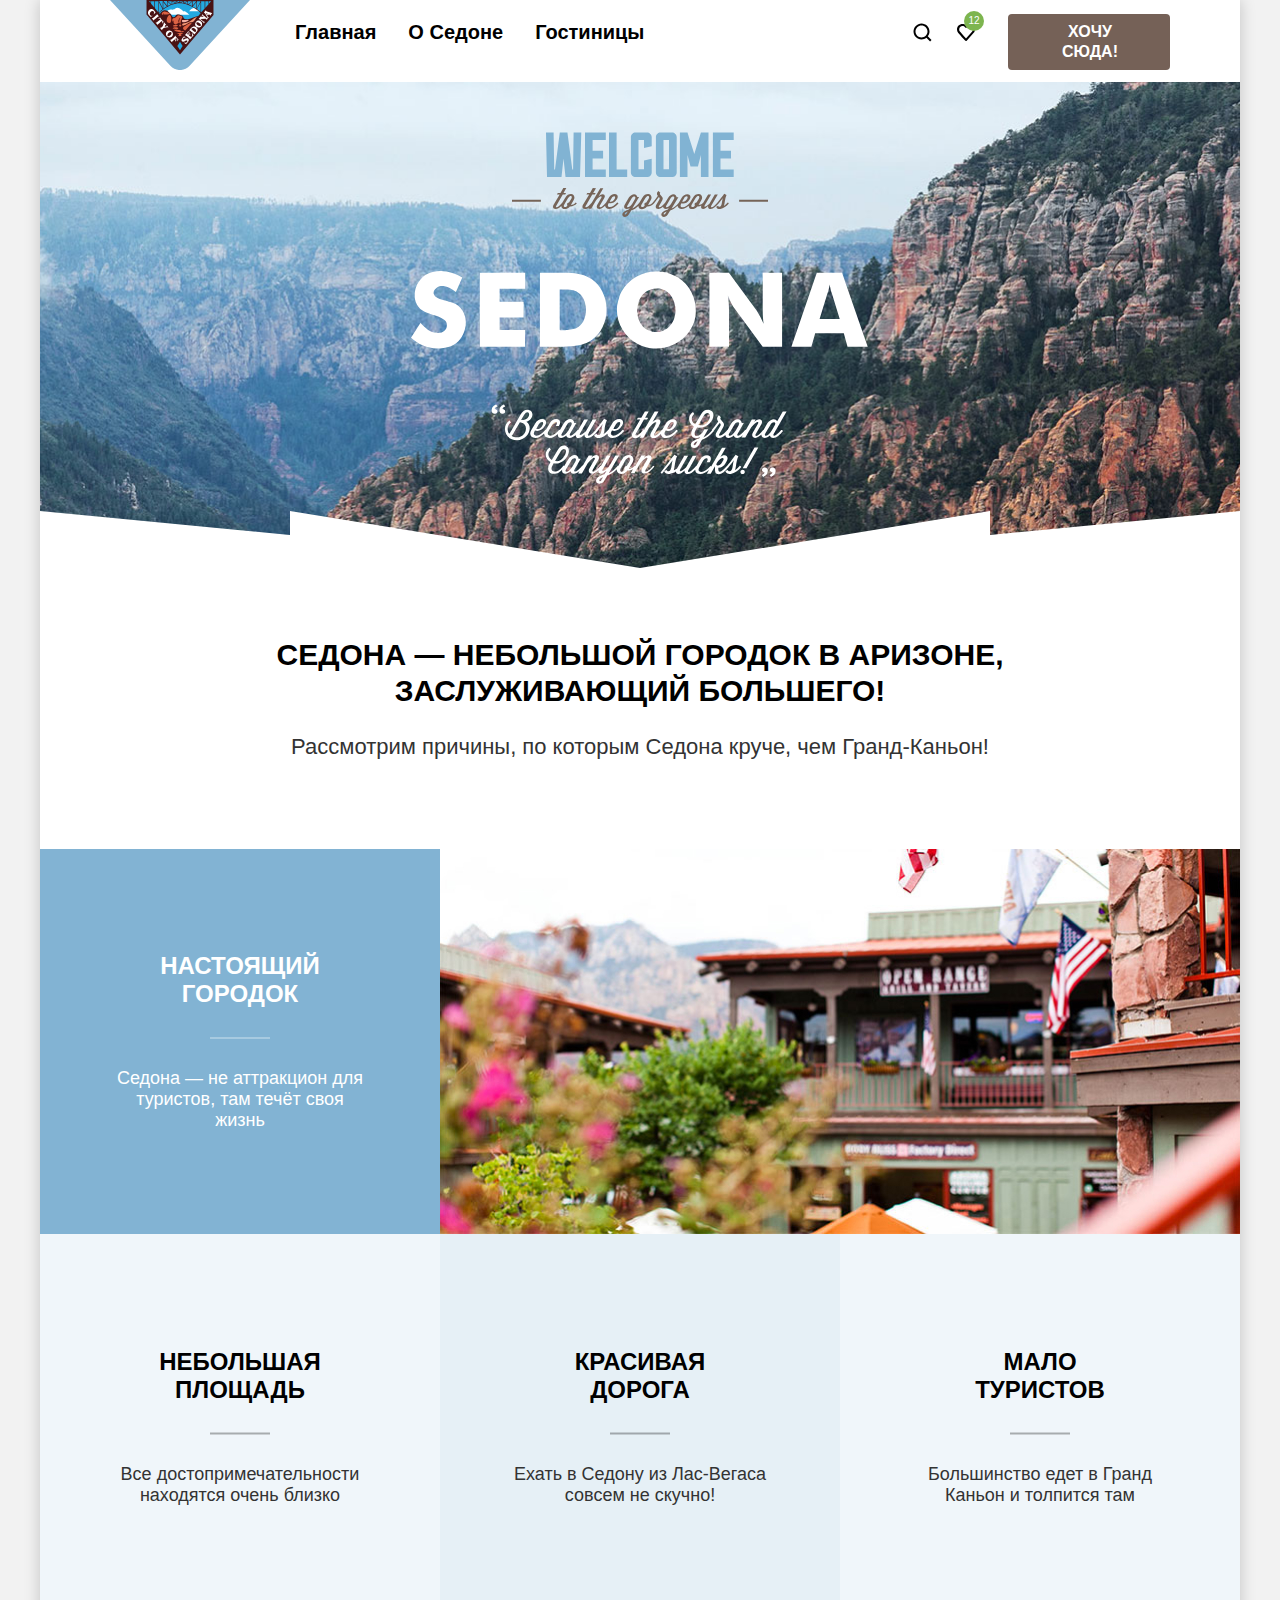
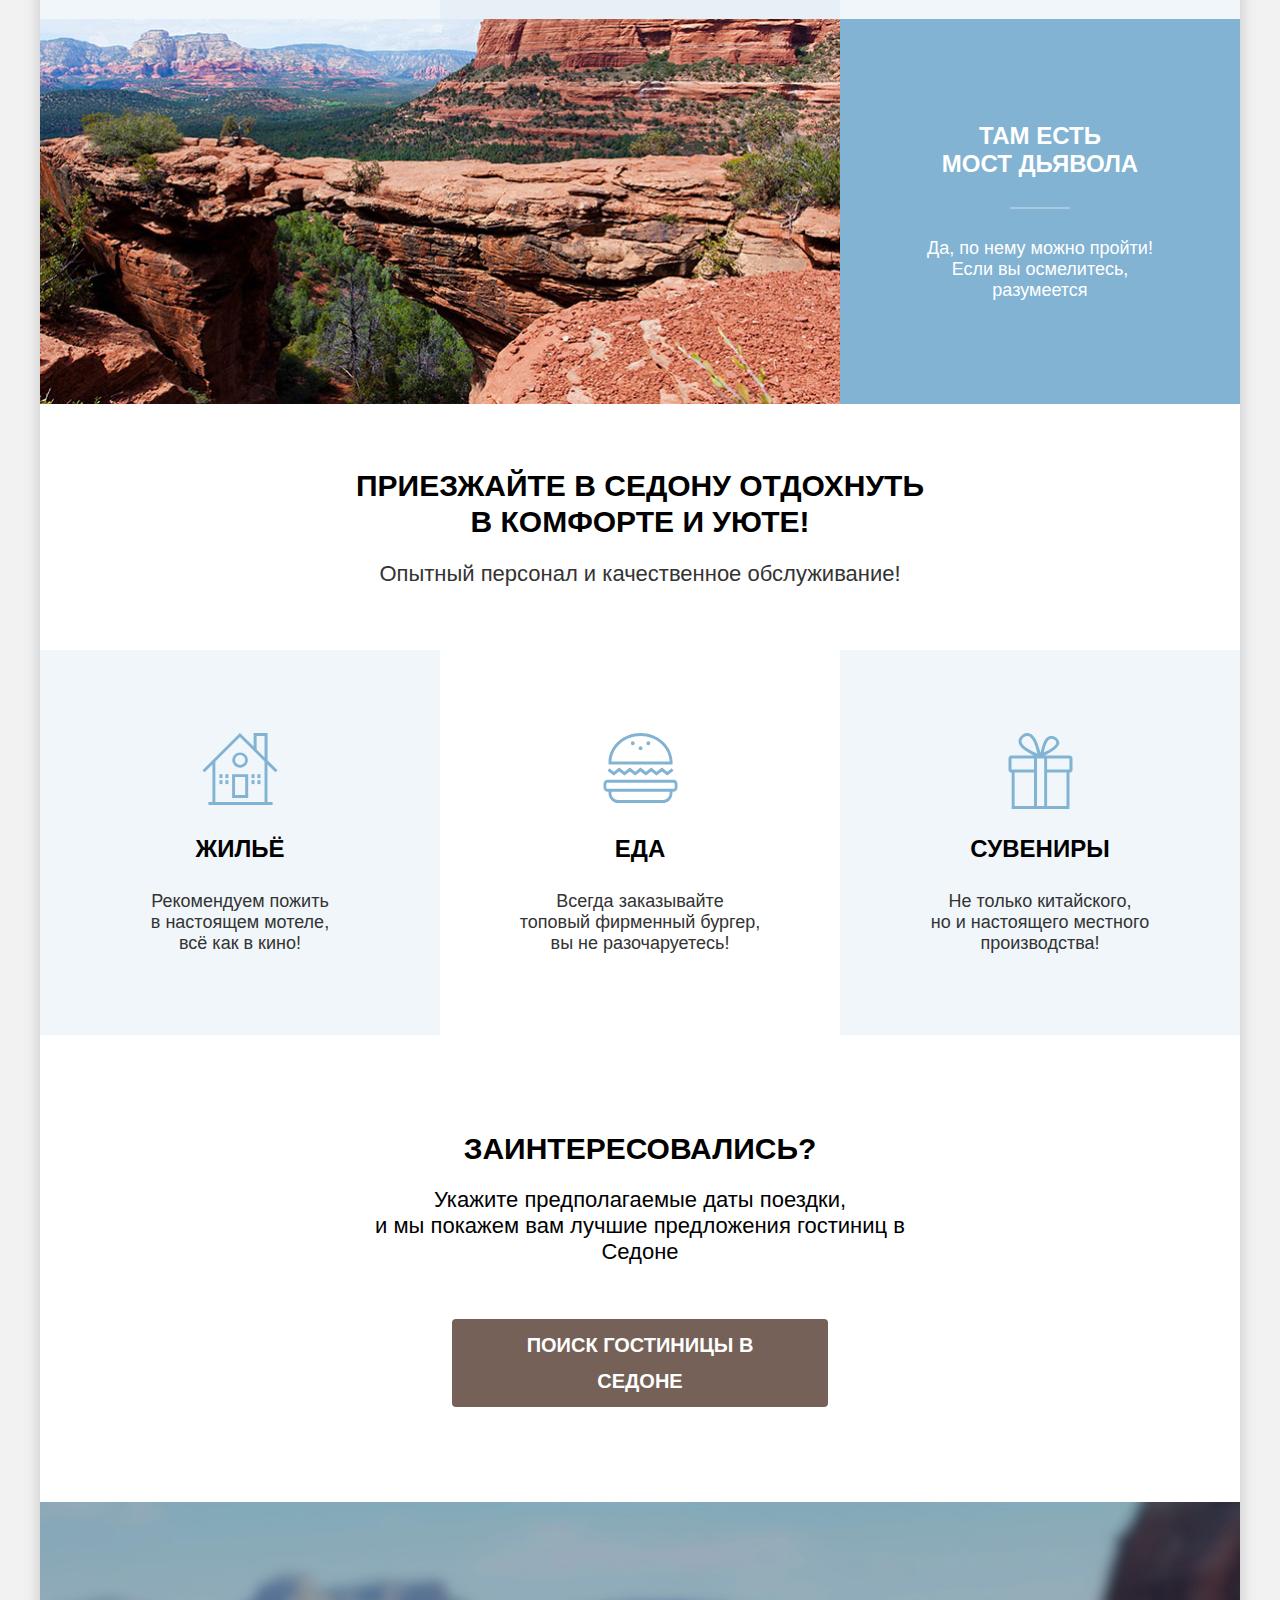
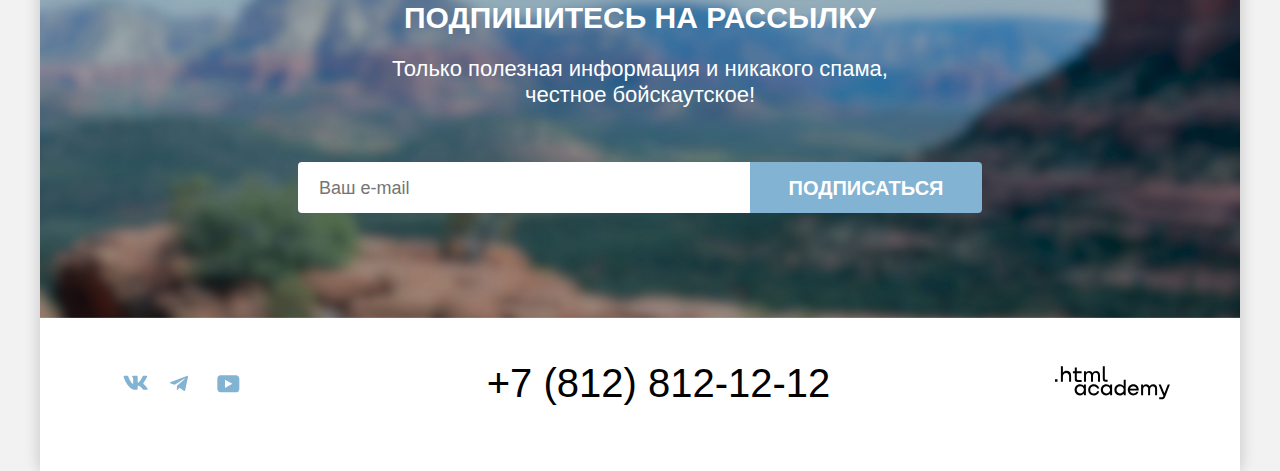
==== commit ef5b821d: "делает html каталог" ====
--- a/index.html
+++ b/index.html
@@ -27,18 +27,18 @@
           </ul>
           <ul class="user-menu">
             <li class="user-menu-item">
-              <a href="#" class="user-menu-link">
+              <a href="#" class="user-menu-link-search">
                 <span class="visually-hidden">Поиск по сайту</span>
               </a>
             </li>
             <li class="user-menu-item">
-              <a href="#" class="user-menu-link">
+              <a href="#" class="user-menu-link-favorite">
                 <span class="visually-hidden">Перейти в избранное</span>
                 <span class="fav-count">12</span>
               </a>
             </li>
             <li class="user-menu-item-button">
-              <a href="#" class="user-menu-link button">Хочу сюда!</a>
+              <a href="#" class="user-menu-link-button">Хочу сюда!</a>
             </li>
           </ul>
         </nav>
@@ -122,18 +122,18 @@
         <section class="address">
           <h2 class="visually-hidden">Контактная информация</h2>
           <ul class="social-list">
-            <li class="social-item social-item-vk">
-              <a class="social-link" href="#">
+            <li class="social-item">
+              <a class="social-link-vk" href="#">
                 <span class="visually-hidden">Вконтакте</span>
               </a>
             </li>
-            <li class="social-item social-item-tg">
-              <a class="social-link" href="#">
+            <li class="social-item">
+              <a class="social-link-tg" href="#">
                 <span class="visually-hidden">Tелеграмм</span>
               </a>
             </li>
-            <li class="social-item social-item-youtube">
-              <a class="social-link" href="#">
+            <li class="social-item">
+              <a class="social-link-youtube" href="#">
                 <span class="visually-hidden">Ютуб</span>
               </a>
             </li>
--- a/styles/style.css
+++ b/styles/style.css
@@ -74,41 +74,69 @@
 
 .user-menu {
     margin: 0;
-    padding: 0;
+    padding: 14px 70px 12px 0;
     list-style: none;
     display: flex;
-    width: 300px;
+    width: 380px;
     flex-wrap: wrap;
+    justify-content: flex-end;
 }
 
 .user-menu-item {
 }
 
-.user-menu-link {
-    color: #000000;
-    text-decoration: none;
-    font-size: 16px;
-    font-weight: 700;
-    line-height: 24px;
-    display: block;
-    padding: 20px 16px;
-    text-transform: uppercase;
-}
-
-.fav-count {}
-
-.user-menu-item-button {
-    padding: 0;
-    text-transform: uppercase;
-}
-
-.button {
+.user-menu-link-search {
+ width: 44px;
+  height: 36px;
+    display: block;
+    background-image: url("../images/search.svg");
+    background-repeat: no-repeat;
+    background-position: center center;
+}
+
+.user-menu-link-favorite{
+    width: 44px;
+    height: 36px;
+    display: block;
+    background-image: url("../images/heart.svg");
+    background-repeat: no-repeat;
+    background-position: center center;
+    position: relative;
+}
+
+.fav-count {
+    background-color: #7db54f;
+    min-width: 20px;
+    height: 20px;
+    border-radius: 10px;
+    font-size: 10px;
+    font-weight: 400;
+    line-height: 20px;
+    color: #ffffff;
+    text-align: center;
+    position: absolute;
+    right: 4px;
+    top: -3px;
+}
+
+.user-menu-item-button{
+margin-left: 20px;
+}
+
+.user-menu-link-button {
+    display: block;
     background-color: #756157;
     border-radius: 4px;
     text-decoration: none;
-    min-height: 36px;
-    max-width: 160px;
+    max-width: 162px;
     box-sizing: border-box;
+    font-size: 16px;
+    font-weight: 700;
+    line-height: 20px;
+    text-align: center;
+    color: #ffffff;
+    text-transform: uppercase;
+    padding: 8px 34px 8px 36px;
 }
 
 .welcome {
@@ -448,6 +476,7 @@
     flex-wrap: wrap;
     margin: 12px 0 0;
     padding: 0;
+    width: 150px;
 }
 
 .social-item {
@@ -455,25 +484,28 @@
     text-decoration: none;
 }
 
-.social-item-vk {
+.social-link-vk {
+    display: block;
     background-image: url("../images/vk.svg");
     background-repeat: no-repeat;
-    Width: 47.33px;
-    Height: 40px;
-}
-
-.social-item-tg {
+    width: 47px;
+    height: 40px;
+}
+
+.social-link-tg {
+    display: block;
     background-image: url("../images/telegram.svg");
     background-repeat: no-repeat;
-    Width: 47.33px;
-    Height: 40px;
-}
-
-.social-item-youtube {
+    width: 47px;
+    height: 40px;
+}
+
+.social-link-youtube {
+    display: block;
     background-image: url("../images/youtube.svg");
     background-repeat: no-repeat;
-    Width: 47.33px;
-    Height: 40px;
+    width: 47px;
+    height: 40px;
 }
 
 .phone-item {}
@@ -496,3 +528,75 @@
 .footer-logo-link {}
 
 .footer-logo {}
+
+.search-form {
+    display: flex;
+    justify-content: space-between;
+    flex-direction: row;
+}
+.maxline {
+    margin-top: 41px;
+    width: 287px;
+    height: 4px;
+    background-color: #ffffff;
+}
+
+.subscribe-catalog {
+    padding-top: 98px;
+    padding-bottom: 105px;
+    display: block;
+    background-color: #ffffff;
+    background-repeat: no-repeat;
+    background-position: center;
+    background-size: cover;
+    width: 1200px;
+}
+
+.subscribe-welcome-catalog {
+    color: #000000;
+    font-size: 30px;
+    font-weight: 700;
+    line-height: 36px;
+    text-transform: uppercase;
+    text-align: center;
+    margin: 0 auto 20px;
+    padding: 0;
+    width: 500px;
+}
+
+
+.subscribe-description-catalog {
+    color: #000000;
+    text-align: center;
+    font-size: 22px;
+    font-weight: 400;
+    line-height: 26px;
+    margin: 0 auto 54px;
+    padding: 0;
+    width: 500px;
+}
+
+.email-catalog {
+    background-color: #e6e6e6;
+    font-family: "PT Sans", "Arial", sans-serif;
+    font-size: 18px;
+    font-weight: 400;
+    line-height: 24px;
+    width: 452px;
+    min-height: 51px;
+    padding-left: 21px;
+    border: none;
+    border-radius: 4px 0 0 4px;
+    box-sizing: border-box;
+}
+
+.phone-button-catalog {
+    font-family: "PT Sans", "Arial", sans-serif;
+    color: #000000;
+    font-size: 40px;
+    font-weight: 400;
+    line-height: 40px;
+    list-style: none;
+    text-decoration: none;
+    margin-right: 17px;
+}
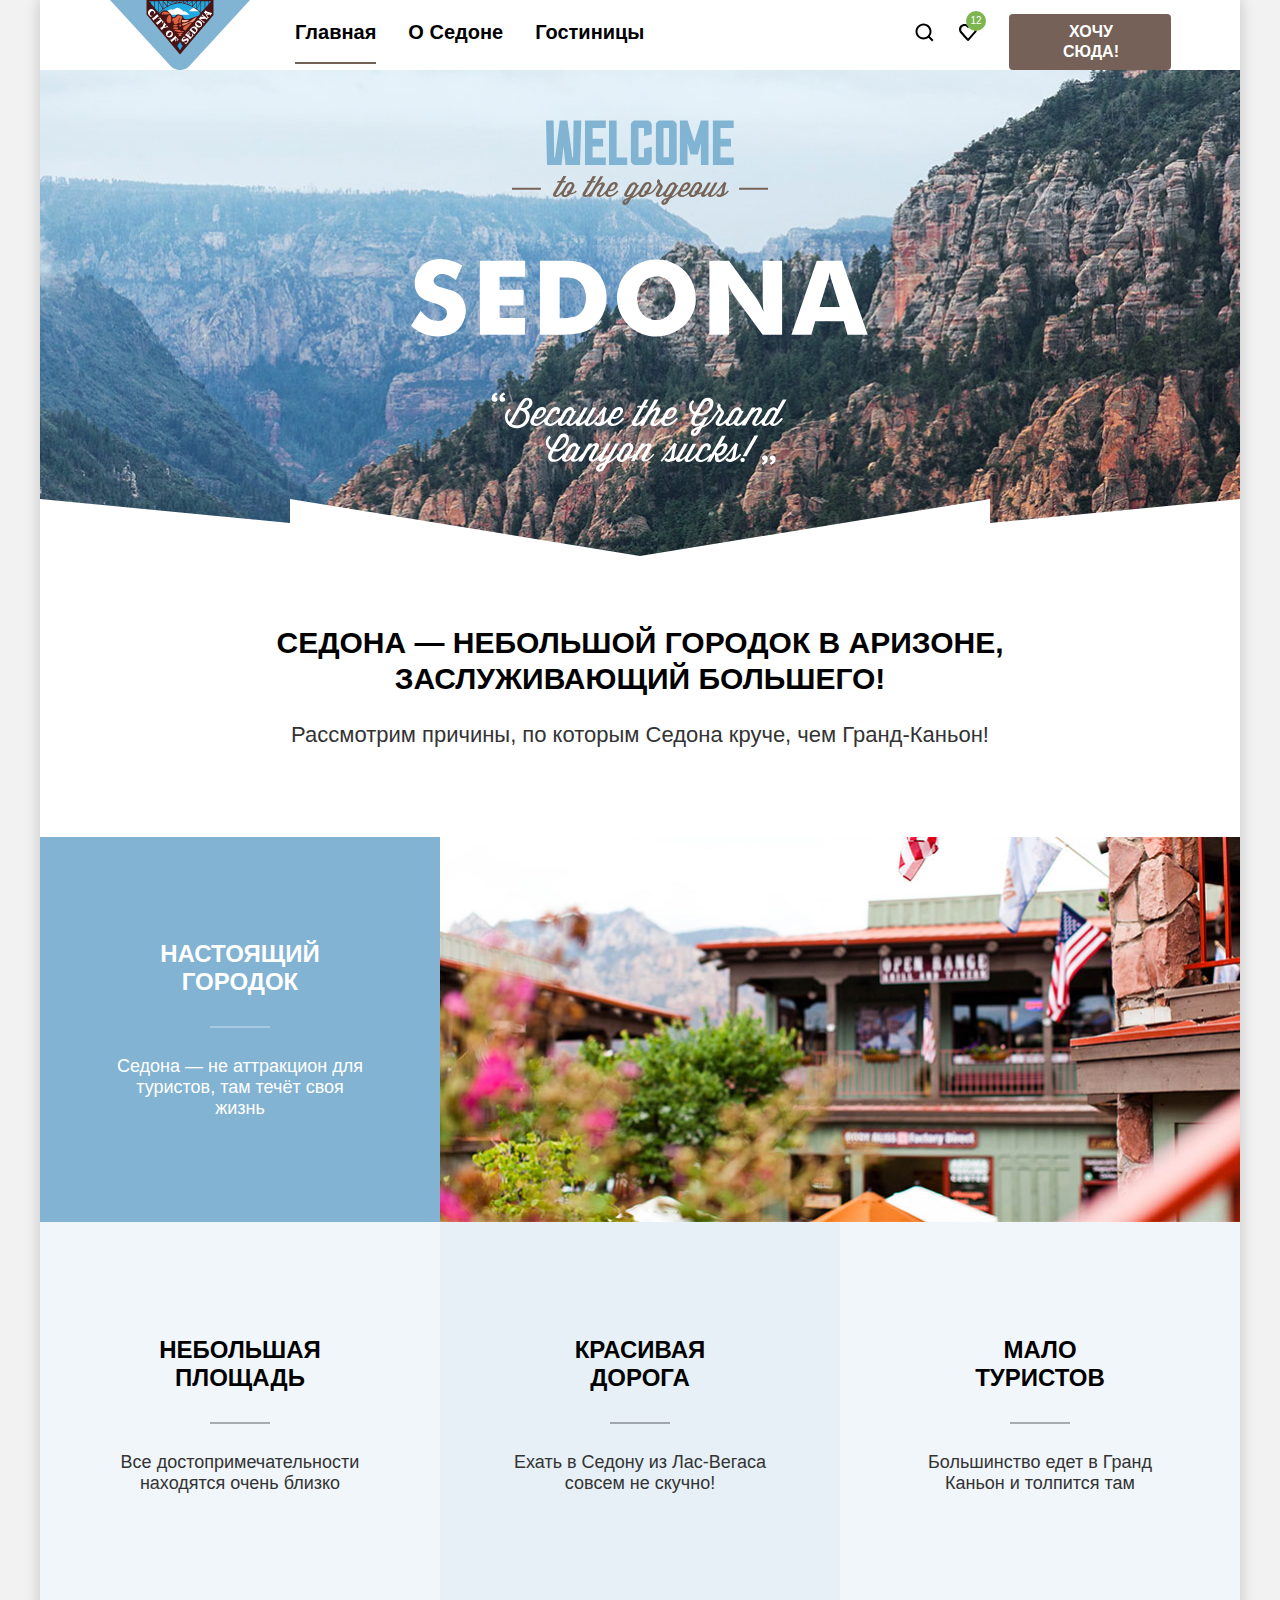
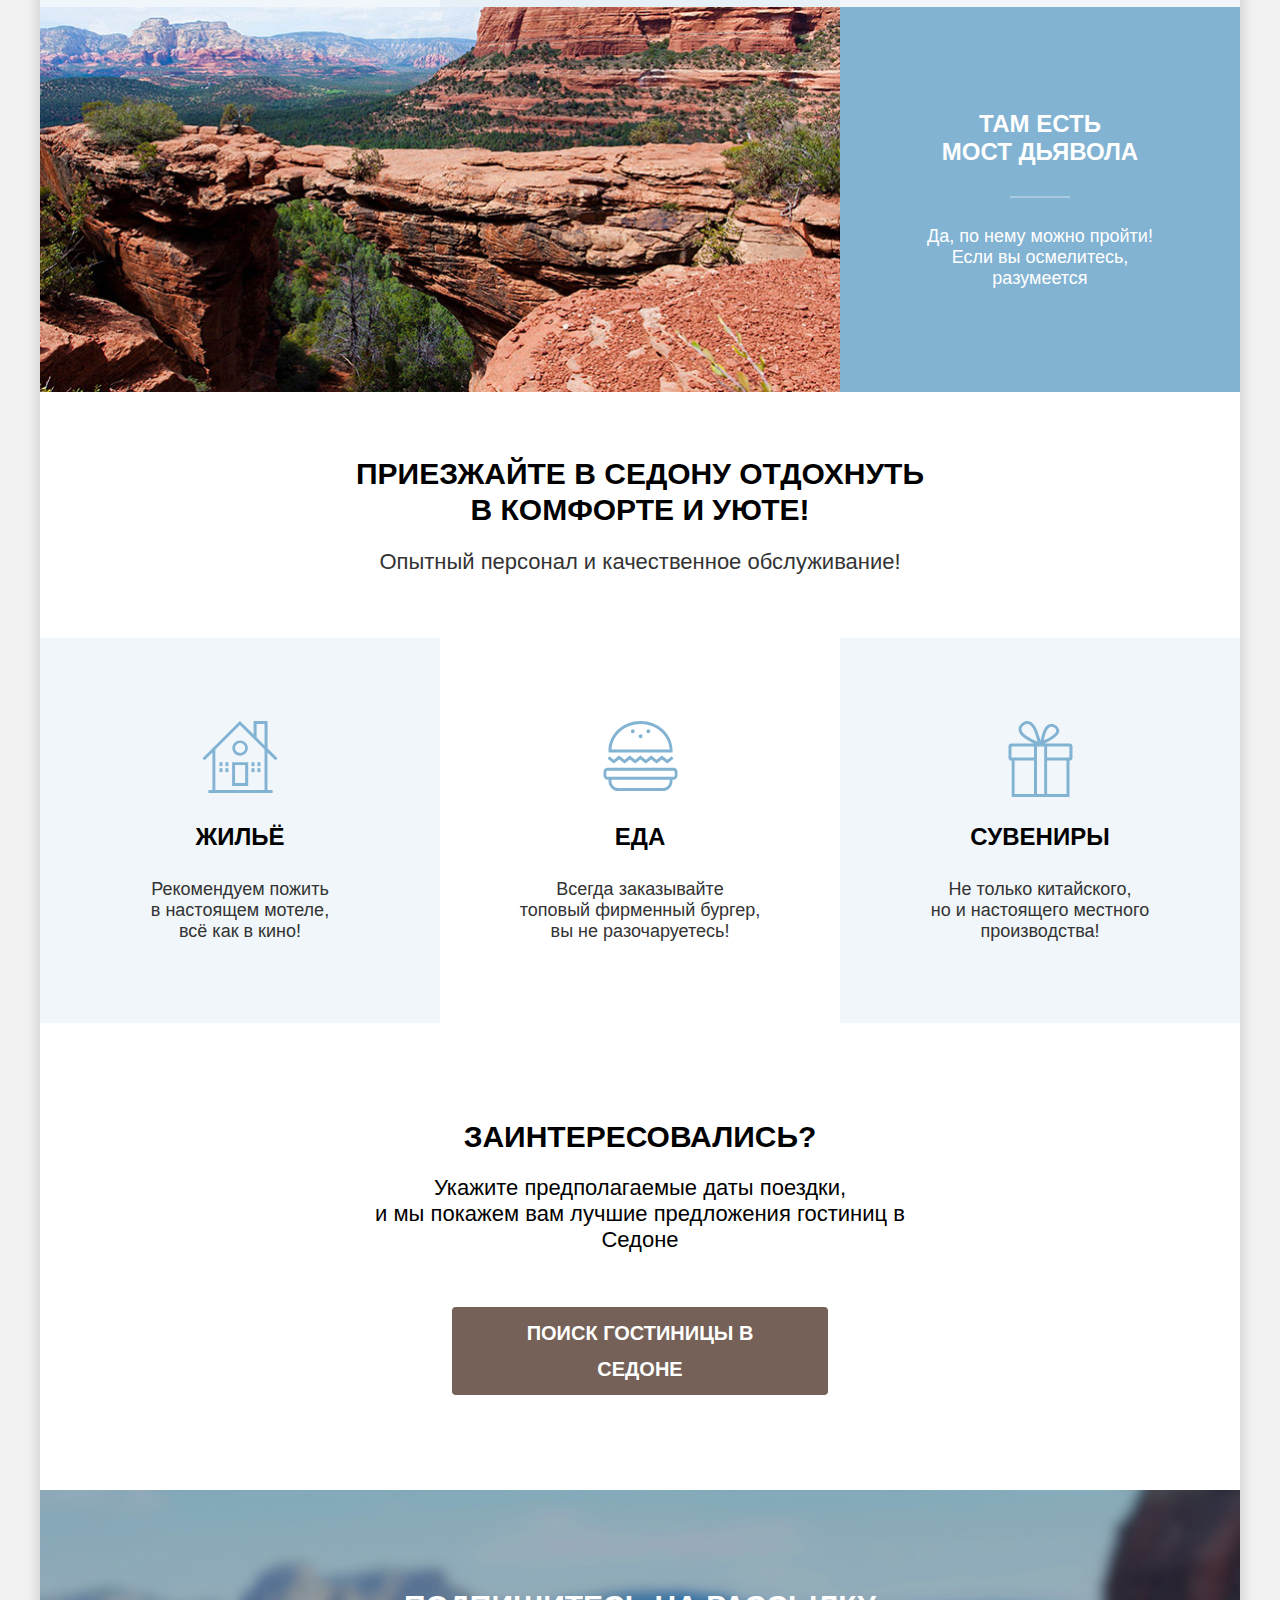
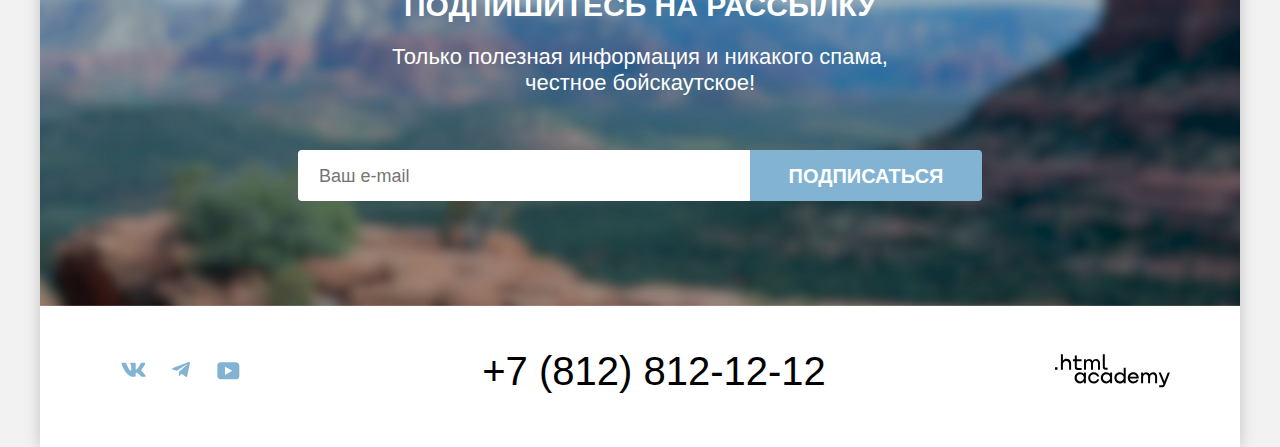
==== commit 8bc90810: "Merge pull request #9 from ClaireFotina/master" ====
--- a/index.html
+++ b/index.html
@@ -10,30 +10,34 @@
   <body class="body">
     <div class="container">
       <header class="main-header">
-        <a href="#" class="logo-link">
+        <a href="./index.html" class="logo-link">
           <img class="logo-image" src="./images/logo.svg" alt="Логотип сайта города Седона">
         </a>
         <nav class="nav">
           <ul class="main-menu">
             <li class="main-menu-item">
-              <a href="#" class="main-menu-link">Главная</a>
+              <a href="./index.html" class="main-menu-link menu-active">Главная</a>
             </li>
             <li class="main-menu-item">
               <a href="#" class="main-menu-link">О Седоне</a>
             </li>
             <li class="main-menu-item">
-              <a href="#" class="main-menu-link">Гостиницы</a>
+              <a href="./catalog.html" class="main-menu-link">Гостиницы</a>
             </li>
           </ul>
           <ul class="user-menu">
             <li class="user-menu-item">
               <a href="#" class="user-menu-link-search">
-                <span class="visually-hidden">Поиск по сайту</span>
+                <svg width="20" height="20" viewBox="0 0 20 20" fill="none" xmlns="http://www.w3.org/2000/svg">
+                  <path d="M19.5 18.0083L15.8 14.3287C16.8 13.0359 17.5 11.3453 17.5 9.4558C17.5 5.08011 13.9 1.5 9.5 1.5C5.1 1.5 1.5 5.17956 1.5 9.55525C1.5 13.9309 5.1 17.511 9.5 17.511C11.3 17.511 13 16.9144 14.4 15.8204L18.1 19.5L19.5 18.0083ZM9.5 15.5221C6.2 15.5221 3.5 12.837 3.5 9.55525C3.5 6.27348 6.2 3.5884 9.5 3.5884C12.8 3.5884 15.5 6.27348 15.5 9.55525C15.5 12.837 12.8 15.5221 9.5 15.5221Z" fill="currentColor"/>
+                  </svg>
               </a>
             </li>
             <li class="user-menu-item">
               <a href="#" class="user-menu-link-favorite">
-                <span class="visually-hidden">Перейти в избранное</span>
+                <svg width="20" height="20" viewBox="0 0 20 20" fill="none" xmlns="http://www.w3.org/2000/svg">
+                  <path d="M9.9 19C9.6 19 9.3 18.9 9.1 18.6C3.7 12.5 2.4 11.1 2.1 10.7C1.4 9.8 1 8.6 1 7.4C1 4.4 3.4 2 6.5 2C7.8 2 9 2.5 10 3.3C11 2.5 12.3 2 13.5 2C16.5 2 19 4.4 19 7.4C19 8.7 18.5 9.9 17.7 10.8L10.7 18.7C10.5 18.9 10.3 19 9.9 19ZM3.9 9.5C4.2 9.9 7.4 13.5 10 16.4L16.2 9.4C16.7 8.9 16.9 8.2 16.9 7.4C16.9 5.6 15.4 4.1 13.6 4.1C12.6 4.1 11.6 4.6 10.9 5.4C10.6 5.7 10.3 5.8 10 5.8C9.7 5.8 9.4 5.6 9.2 5.4C8.5 4.6 7.5 4.1 6.5 4.1C4.7 4.1 3.2 5.6 3.2 7.4C3.1 8.3 3.5 9 3.9 9.5C3.8 9.5 3.8 9.5 3.9 9.5Z" fill="currentColor"/>
+                  </svg>
                 <span class="fav-count">12</span>
               </a>
             </li>
@@ -43,7 +47,7 @@
           </ul>
         </nav>
       </header>
-      <main>
+      <main class="page-main">
         <section class="welcome">
           <h1 class="visually-hidden">Сайт города Седоны</h1>
           <img class="welcome-image" src="./images/welcome.svg" width="458px" height="352px" alt="Welcome to Sedona">
@@ -58,7 +62,7 @@
                 <h3 class="reasons-title">Настоящий<br>городок</h3>
                 <p class="reasons-description">Седона — не аттракцион для<br>туристов, там течёт своя<br>жизнь</p>
               </div>
-              <img class="reasons-image" src="./images/reasons-1.jpg" alt="Фото города" width="800" height="385">
+              <img class="reasons-image" src="./images/reasons-one.jpg" alt="Фото города" width="800" height="385">
             </li>
             <li class="reasons-item">
               <h3 class="reasons-title">Небольшая<br>площадь</h3>
@@ -73,7 +77,7 @@
               <p class="reasons-description">Большинство едет в Гранд<br>Каньон и толпится там</p>
             </li>
             <li class="reasons-item-blue">
-              <img class="reasons-image" src="./images/reasons-5.jpg" alt="Фото горной местности" width="800"
+              <img class="reasons-image" src="./images/reasons-five.jpg" alt="Фото горной местности" width="800"
                 height="385">
               <div class="reasons-blu-container">
                 <h3 class="reasons-title">Там есть<br>мост дьявола</h3>
@@ -123,18 +127,24 @@
           <h2 class="visually-hidden">Контактная информация</h2>
           <ul class="social-list">
             <li class="social-item">
-              <a class="social-link-vk" href="#">
-                <span class="visually-hidden">Вконтакте</span>
+              <a class="social-link vk" href="#" aria-label="Страница в ВК">
+                <svg width="25" height="15" viewBox="0 0 25 15" fill="none" xmlns="http://www.w3.org/2000/svg">
+                  <path fill-rule="evenodd" clip-rule="evenodd" d="M24.1164 1.80445C24.2824 1.25845 24.1164 0.856445 23.3214 0.856445H20.6964C20.0284 0.856445 19.7204 1.20345 19.5534 1.58645C19.5534 1.58645 18.2184 4.78245 16.3274 6.85845C15.7154 7.46045 15.4374 7.65145 15.1034 7.65145C14.9364 7.65145 14.6854 7.46045 14.6854 6.91345V1.80445C14.6854 1.14845 14.5014 0.856445 13.9454 0.856445H9.81738C9.40038 0.856445 9.14938 1.16045 9.14938 1.44945C9.14938 2.07045 10.0954 2.21445 10.1924 3.96245V7.76045C10.1924 8.59345 10.0394 8.74444 9.70538 8.74444C8.81538 8.74444 6.65038 5.53345 5.36538 1.85945C5.11638 1.14445 4.86438 0.856445 4.19338 0.856445H1.56638C0.816382 0.856445 0.666382 1.20345 0.666382 1.58645C0.666382 2.26845 1.55638 5.65645 4.81138 10.1374C6.98138 13.1974 10.0364 14.8564 12.8194 14.8564C14.4884 14.8564 14.6944 14.4884 14.6944 13.8534V11.5404C14.6944 10.8034 14.8524 10.6564 15.3814 10.6564C15.7714 10.6564 16.4384 10.8484 17.9964 12.3234C19.7764 14.0724 20.0694 14.8564 21.0714 14.8564H23.6964C24.4464 14.8564 24.8224 14.4884 24.6064 13.7604C24.3684 13.0364 23.5184 11.9854 22.3914 10.7384C21.7794 10.0284 20.8614 9.26345 20.5824 8.88045C20.1934 8.38945 20.3044 8.17045 20.5824 7.73345C20.5824 7.73345 23.7824 3.30745 24.1154 1.80445H24.1164Z" fill="currentColor"/>
+                  </svg>
               </a>
             </li>
             <li class="social-item">
-              <a class="social-link-tg" href="#">
-                <span class="visually-hidden">Tелеграмм</span>
+              <a class="social-link tg" href="#" aria-label="Телеграмм">
+                <svg width="18" height="16" viewBox="0 0 18 16" fill="none" xmlns="http://www.w3.org/2000/svg">
+                  <path d="M16.785 0.955705L0.840489 7.1042C-0.247661 7.54126 -0.241365 8.14828 0.640845 8.41897L4.73445 9.69597L14.2058 3.72014C14.6537 3.44766 15.0629 3.59424 14.7265 3.89281L7.05283 10.8183H7.05104L7.05283 10.8192L6.77045 15.0387C7.18413 15.0387 7.36669 14.8489 7.59871 14.625L9.58705 12.6915L13.7229 15.7464C14.4855 16.1664 15.0332 15.9506 15.2229 15.0405L17.9379 2.2453C18.2158 1.13107 17.5126 0.626562 16.785 0.955705V0.955705Z" fill="currentColor"/>
+                  </svg>
               </a>
             </li>
             <li class="social-item">
-              <a class="social-link-youtube" href="#">
-                <span class="visually-hidden">Ютуб</span>
+              <a class="social-link youtube" href="#" aria-label="Ютуб">
+                <svg width="23" height="18" viewBox="0 0 23 18" fill="none" xmlns="http://www.w3.org/2000/svg">
+                  <path d="M18.9402 0.356445H3.50738C1.64668 0.356445 0.333252 1.9502 0.333252 3.75645V13.8502C0.333252 15.7627 1.64668 17.3564 3.50738 17.3564H19.1591C20.8009 17.3564 22.3333 15.7627 22.3333 13.9564V3.75645C22.1143 1.9502 20.8009 0.356445 18.9402 0.356445ZM7.99494 12.8939V4.81894L15.3283 8.85645L7.99494 12.8939Z" fill="currentColor"/>
+                  </svg>
               </a>
             </li>
           </ul>
@@ -143,11 +153,40 @@
           </div>
           <div class="footer-logo-block">
             <a class="footer-logo-link" href="https://htmlacademy.ru/">
-              <img class="footer-logo" src="./images/html-academy.svg" alt="Логотип HTML Academy">
+              <svg xmlns="http://www.w3.org/2000/svg" width="115" height="34" fill="none">
+                <path fill="currentColor" d="M0 13.256v2.6h2.5v-2.6H0ZM11.6 4.856c-1.6 0-2.8.7-3.6 1.7h-.1v-6.2h-2v15.5h2v-5.3c0-2.1 1.3-3.6 3.3-3.6 1.8 0 2.9 1.4 2.9 3.2v5.7h2v-6.1c.1-3-1.8-4.9-4.5-4.9ZM26.6 5.156h-4.8v-3.7h-2v3.8h-1.9v2h1.9v6c0 1.7 1 2.7 2.7 2.7h4.1v-2h-3.7c-.7 0-1.1-.4-1.1-1.1v-5.7h4.8v-2ZM41.1 4.956c-1.6 0-2.9.8-3.5 2.1h-.1c-.6-1.2-1.8-2.1-3.4-2.1-1.4 0-2.5.8-3.1 1.8h-.1v-1.6H29v10.6h2v-5.4c0-2 1-3.5 2.6-3.5 1.5 0 2.4 1 2.4 2.6v6.3h2v-5.6c0-2.4 1.4-3.3 2.6-3.3 1.5 0 2.4 1 2.4 2.6v6.3h2v-6.5c.1-2.5-1.4-4.3-3.9-4.3ZM47.8 13.056c0 1.7 1 2.7 2.8 2.7h2v-2h-1.7c-.7 0-1.1-.4-1.1-1.1V.356h-2v12.7ZM28.9 20.056c-.9-1.1-2.2-1.8-3.9-1.8-3.1 0-5.4 2.3-5.4 5.6s2.3 5.6 5.4 5.6c1.8 0 3-.8 3.8-1.9h.1v1.6h2v-10.6h-2v1.5Zm-3.6 7.4c-2.2 0-3.6-1.6-3.6-3.6s1.4-3.6 3.6-3.6 3.6 1.6 3.6 3.6c0 1.9-1.4 3.6-3.6 3.6ZM44.2 22.356c-.5-2.4-2.6-4.1-5.4-4.1-3.4 0-5.6 2.5-5.6 5.6 0 3.1 2.2 5.6 5.6 5.6 2.8 0 4.9-1.8 5.4-4.2h-2.1c-.4 1.3-1.7 2.3-3.3 2.3-2.2 0-3.6-1.6-3.6-3.6s1.4-3.6 3.6-3.6c1.6 0 2.8 1 3.3 2.2h2.1v-.2ZM55.1 20.056c-.9-1.1-2.2-1.8-3.9-1.8-3.1 0-5.4 2.3-5.4 5.6s2.3 5.6 5.4 5.6c1.8 0 3-.8 3.8-1.9h.1v1.6h2v-10.6h-2v1.5Zm-3.6 7.4c-2.2 0-3.6-1.6-3.6-3.6s1.4-3.6 3.6-3.6 3.6 1.6 3.6 3.6c0 1.9-1.5 3.6-3.6 3.6ZM68.7 20.156c-.9-1.1-2.2-1.9-3.9-1.9-3.1 0-5.4 2.3-5.4 5.6s2.2 5.6 5.4 5.6c1.7 0 3-.8 3.8-1.8h.1v1.5h2v-15.4h-2v6.4Zm-3.6 7.3c-2.2 0-3.6-1.6-3.6-3.6s1.4-3.6 3.6-3.6 3.6 1.6 3.6 3.6c-.1 2-1.5 3.6-3.6 3.6ZM78.3 18.256c-3.3 0-5.5 2.5-5.5 5.6 0 3 2.1 5.6 5.5 5.6 2.5 0 4.5-1.3 5.2-3.6h-2.1c-.5 1-1.6 1.6-3 1.6-1.9 0-3.3-1.3-3.4-2.9h8.8c.2-3.6-2-6.3-5.5-6.3Zm0 1.9c1.7 0 3 1 3.3 2.6h-6.5c.3-1.5 1.5-2.6 3.2-2.6ZM98.2 18.256c-1.6 0-2.9.8-3.6 2h-.1c-.6-1.2-1.8-2-3.4-2-1.4 0-2.5.7-3.1 1.8v-1.5h-1.9v10.6h2v-5.4c0-2 1-3.4 2.6-3.5 1.5 0 2.4 1 2.4 2.6v6.3h2v-5.6c0-2.4 1.4-3.3 2.6-3.3 1.5 0 2.4 1 2.4 2.6v6.3h2v-6.5c.1-2.6-1.4-4.4-3.9-4.4ZM109.4 27.356l-3.6-8.9h-2.2l4.8 11.6c-.3.9-.7 1.2-1.7 1.2h-2.5v2h2.5c1.8 0 2.8-.8 3.5-2.6l4.7-12.2h-2.1l-3.4 8.9Z"/></svg>
             </a>
         </section>
       </footer>
     </div>
+    <div class="modal modal-close">
+      <div class="modal-container">
+        <button class="close-button" type="close"></button>
+      <section class="modal-content">
+<h2 class="modal-title">Поиск гостиницы в Седоне</h2>
+<form class="modal-form" action="" method="post" >
+  <div class="container-arrival">
+<label class="label-modal-form" for="arrival-date">Дата заезда</label>
+<input class="date" type="text" id="arrival-date" name="arrival-date" value="Arrival date" placeholder="27 апреля 2020">
+  </div>
+  <p class="arrival-comment">Мы не можем отправить вас в прошлое.</p>
+  <div class="container-departure">
+    <label class="label-modal-form" for="departure-date">Дата отъезда</label>
+    <input class="date" type="text" id="departure-date" name="departure-date" value="Departure date" placeholder="1 cентября 2023">
+      </div>
+      <p class="departure-comment">На эти даты есть свободные номера. Пока есть.</p>
+      <div class="">
+
+
+      </div>
+      <button class="modal-button" type="submit">Найти</button>
+</form>
+      </section>
+    </div>
+  </div>
+    <script src="./scripts/script.js"></script>
+    </script>
+
   </body>
 
 </html>
--- a/styles/style.css
+++ b/styles/style.css
@@ -1,602 +1,1681 @@
 @font-face {
-    font-family: "PT Sans";
-    font-style: normal;
-    font-weight: 400;
-    src: url("../fonts/ptsans-400.woff2") format("woff2");
-    font-display: swap;
+  font-family: "PT Sans";
+  font-style: normal;
+  font-weight: 400;
+  src: url("../fonts/ptsans-400.woff2") format("woff2");
+  font-display: swap;
 }
 
 @font-face {
-    font-family: "PT Sans";
-    font-style: normal;
-    font-weight: 700;
-    src: url("../fonts/ptsans-700.woff2") format("woff2");
-    font-display: swap;
+  font-family: "PT Sans";
+  font-style: normal;
+  font-weight: 700;
+  src: url("../fonts/ptsans-700.woff2") format("woff2");
+  font-display: swap;
 }
 
 .body {
-    margin: 0;
-    padding: 0;
-    font-family: "PT Sans", "Arial", sans-serif;
-    font-size: 18px;
-    font-weight: 400;
-    line-height: 21px;
-    color: #000000;
-    background-color: #f2f2f2;
+  margin: 0;
+  padding: 0;
+  font-family: "PT Sans", "Arial", sans-serif;
+  font-size: 18px;
+  font-weight: 400;
+  line-height: 21px;
+  color: #000000;
+  background-color: #f2f2f2;
 }
 
 .container {
-    width: 1200px;
-    margin-left: auto;
-    margin-right: auto;
-    background-color: #ffffff;
-    box-shadow: 0 0 15px rgba(0, 0, 0, 0.2);
+  width: 1200px;
+  margin-left: auto;
+  margin-right: auto;
+  background-color: #ffffff;
+  box-shadow: 0 0 15px rgba(0, 0, 0, 0.2);
+  min-height: 100vh;
+  display: flex;
+  flex-direction: column;
 }
 
 .main-header {
-    position: relative;
-    padding-left: 239px;
+  position: relative;
+  padding-left: 239px;
 }
 
 .logo-link {
-    position: absolute;
-    top: 0;
-    left: 70px;
-}
-
-.logo-image {}
+  position: absolute;
+  top: 0;
+  left: 70px;
+}
+
+.logo-link:hover {
+opacity: 0.7;
+}
+
+.logo-link:focus {
+  outline: none;
+  opacity: 0.7;
+}
+.logo-link:active {
+opacity: 0.4;
+}
+
+.logo-image {
+
+}
 
 .nav {
-    display: flex;
-    justify-content: space-between;
+  display: flex;
+  justify-content: space-between;
 }
 
 .main-menu {
-    margin: 0;
-    padding: 0;
-    list-style: none;
-    display: flex;
-    width: 500px;
-    flex-wrap: wrap;
+  margin: 0;
+  padding: 0;
+  list-style: none;
+  display: flex;
+  width: 500px;
+  flex-wrap: wrap;
 }
 
 .main-menu-item {}
 
 .main-menu-link {
-    color: #000000;
-    font-size: 20px;
-    font-weight: 700;
-    line-height: 24px;
-    text-decoration: none;
-    padding: 20px 16px;
-    display: block;
-}
+  color: #000000;
+  font-size: 20px;
+  font-weight: 700;
+  line-height: 24px;
+  text-decoration: none;
+  padding: 20px 16px;
+  display: block;
+  position: relative;
+}
+
+.menu-active {}
+
+.menu-active::after {
+  position: absolute;
+  content: "";
+  bottom: 0;
+  left: 16px;
+  width: calc(100% - 32px);
+  height: 2px;
+  background-color: rgba(117, 98, 87, 1);
+  border: none;
+}
+
+.main-menu-link:hover {
+  color: #756157;
+ }
+
+ .main-menu-link:focus {
+   color: #756157;
+ }
+
+ .main-menu-link:active {
+   color: rgba(117, 97, 87, 0.3);
+ }
 
 .user-menu {
-    margin: 0;
-    padding: 14px 70px 12px 0;
-    list-style: none;
-    display: flex;
-    width: 380px;
-    flex-wrap: wrap;
-    justify-content: flex-end;
+  margin: 0;
+  padding: 0;
+  padding-right: 69px;
+  list-style: none;
+  display: flex;
+  width: 380px;
+  flex-wrap: wrap;
+  justify-content: flex-end;
 }
 
 .user-menu-item {
+width: 45px;
+height: 64px;
+position: relative;
 }
 
 .user-menu-link-search {
- width: 44px;
-  height: 36px;
-    display: block;
-    background-image: url("../images/search.svg");
-    background-repeat: no-repeat;
-    background-position: center center;
-}
-
-.user-menu-link-favorite{
-    width: 44px;
-    height: 36px;
-    display: block;
-    background-image: url("../images/heart.svg");
-    background-repeat: no-repeat;
-    background-position: center center;
-    position: relative;
-}
+  display: block;
+  position: absolute;
+top: 22px;
+left: 15px;
+ color: #000000;
+}
+
+.user-menu-link-search:hover {
+  color: #756157;
+ }
+
+ .user-menu-link-search:focus {
+   outline: none;
+   color: #756157;
+ }
+
+ .user-menu-link-search:active {
+  border: none;
+   color: rgba(117, 97, 87, 0.3);
+ }
+
+.user-menu-link-favorite {
+  display: block;
+top: 22px;
+left: 14px;
+ color: #000000;
+ position: relative;
+}
+
+.user-menu-link-favorite:hover {
+  color: #756157;
+ }
+
+ .user-menu-link-favorite:focus {
+outline: none;
+   color: #756157;
+ }
+
+ .user-menu-link-favorite:active {
+  color: rgba(117, 97, 87, 0.3);
+ }
+
 
 .fav-count {
-    background-color: #7db54f;
-    min-width: 20px;
+  background-color: #7db54f;
+  min-width: 20px;
+  height: 20px;
+  border-radius: 10px;
+  font-size: 10px;
+  font-weight: 400;
+  line-height: 20px;
+  color: #ffffff;
+  text-align: center;
+  position: absolute;
+  right: 17px;
+  top: -11px;
+}
+
+.user-menu-item-button {
+  margin-left: 20px;
+  margin-top: 14px;
+}
+
+.user-menu-link-button {
+  display: block;
+  background-color: #756157;
+  border-radius: 4px;
+  text-decoration: none;
+  max-width: 162px;
+  box-sizing: border-box;
+  font-size: 16px;
+  font-weight: 700;
+  line-height: 20px;
+  text-align: center;
+  color: #ffffff;
+  text-transform: uppercase;
+  padding: 8px 34px 8px 36px;
+}
+
+.user-menu-link-button:hover {
+  background-color: #615048;
+}
+
+.user-menu-link-button:focus {
+  outline: none;
+  background-color: #615048;
+}
+
+.user-menu-link-button:active {
+  color: rgba(255, 255, 255, 0.3);
+  background-color: #756157;
+}
+
+.page-main {
+  flex-grow: 1;
+}
+
+.welcome {
+  padding-bottom: 84px;
+  padding-top: 50px;
+  background-color: #264f6b;
+  background-image: url("../images/triangle.svg"), url("../images/background-welcome.jpg");
+  background-size: 100% 57px, cover;
+  min-height: 352px;
+  background-repeat: no-repeat, no-repeat;
+  background-position: left 0 bottom 0, center top;
+}
+
+.visually-hidden {
+  position: absolute;
+  width: 1px;
+  height: 1px;
+  margin: -1px;
+  padding: 0;
+  overflow: hidden;
+  border: 0;
+  clip: rect(0 0 0 0);
+}
+
+.welcome-image {
+  display: block;
+  margin: 0 auto 0 auto;
+}
+
+.reasons {
+  margin: 0;
+  padding-top: 69px;
+}
+
+.reasons-text {
+  text-transform: uppercase;
+  color: #000000;
+  text-align: center;
+  font-size: 30px;
+  font-weight: 700;
+  line-height: 36px;
+  margin: 0 0 25px;
+  padding: 0;
+}
+
+.reasons-subtext {
+  color: #333333;
+  text-align: center;
+  font-size: 22px;
+  font-weight: 400;
+  line-height: 26px;
+  margin: 0 0 89px;
+  padding: 0;
+}
+
+.reasons-list {
+  margin: 0;
+  padding: 0;
+  display: flex;
+  flex-wrap: wrap;
+  list-style: none;
+}
+
+.reasons-item-blue {
+  width: 1200px;
+  margin: 0;
+  padding: 0;
+  display: flex;
+}
+
+.reasons-blu-container {
+  background-color: #82b3d3;
+  width: 400px;
+  padding: 103px 0;
+}
+
+.reasons-title {
+  text-transform: uppercase;
+  color: #000000;
+  text-align: center;
+  font-size: 24px;
+  font-weight: 700;
+  line-height: 28px;
+  margin: 0 0 60px;
+  padding: 0;
+}
+
+.reasons-item-blue .reasons-title {
+  color: #ffffff;
+}
+
+.reasons-description {
+  color: #333333;
+  text-align: center;
+  font-size: 18px;
+  font-weight: 400;
+  line-height: 21px;
+  margin: 0;
+  padding: 0;
+  position: relative;
+}
+
+.reasons-description::after {
+  content: "";
+  position: absolute;
+  width: 60px;
+  height: 2px;
+  background-color: rgba(0, 0, 0, 0.3);
+  top: -30px;
+  left: 170px;
+}
+
+.reasons-item-blue .reasons-description {
+  color: #ffffff;
+}
+
+.reasons-item-blue .reasons-description::after {
+  background-color: rgba(255, 255, 255, 0.3);
+}
+
+.reasons-image {
+  width: 800px;
+  height: 100%;
+  object-fit: cover;
+}
+
+.reasons-item {
+  background-color: rgba(131, 179, 211, 0.20);
+  width: 400px;
+  margin: 0;
+  padding-top: 114px;
+  padding-bottom: 113px;
+  ;
+}
+
+.reasons-item:nth-child(2n) {
+  background-color: rgba(131, 179, 211, 0.12);
+}
+
+.services {
+  margin: 0;
+  padding-top: 64px;
+}
+
+.services-slogan {
+  color: #000000;
+  text-align: center;
+  font-size: 30px;
+  font-weight: 700;
+  line-height: 36px;
+  text-transform: uppercase;
+  margin: 0 0 21px;
+  padding: 0;
+}
+
+.services-description {
+  color: #333333;
+  text-align: center;
+  font-size: 22px;
+  font-weight: 400;
+  line-height: 26px;
+  margin: 0 0 63px;
+  padding: 0;
+}
+
+.services-list {
+  margin: 0;
+  padding: 0;
+  color: #000000;
+  display: flex;
+  flex-wrap: wrap;
+  list-style: none;
+  width: 1200px;
+}
+
+.services-item {
+  background: rgba(131, 179, 211, 0.12);
+  width: 400px;
+  margin: 0;
+  padding-top: 185px;
+  padding-bottom: 81px;
+  background-image: url("../images/house.svg");
+  background-repeat: no-repeat;
+  background-position: center 83px;
+}
+
+.services-item:nth-child(2n) {
+  background-color: #ffffff;
+}
+
+.services-item-house {
+  background-image: url("../images/house.svg");
+}
+
+.services-item-burger {
+  background-image: url("../images/food.svg");
+}
+
+.services-item-souvenir {
+  background-image: url("../images/souvenir.svg");
+}
+
+.services-title {
+  color: #000000;
+  font-size: 24px;
+  font-weight: 700;
+  line-height: 28px;
+  text-transform: uppercase;
+  text-align: center;
+  margin: 0 0 28px;
+}
+
+.services-text {
+  color: #333333;
+  text-align: center;
+  font-size: 18px;
+  font-weight: 400;
+  line-height: 21px;
+  margin: 0;
+  padding: 0;
+}
+
+.search {
+  padding-bottom: 95px;
+  padding-top: 96px
+}
+
+.search-title {
+  text-align: center;
+  font-size: 30px;
+  font-weight: 700;
+  line-height: 36px;
+  text-transform: uppercase;
+  padding: 0;
+  margin: 0 auto 20px;
+  width: 600px;
+}
+
+.search-description {
+  font-size: 22px;
+  font-weight: 400;
+  line-height: 26px;
+  text-align: center;
+  padding: 0;
+  margin: 0 auto 54px;
+  width: 600px;
+}
+
+.search-button {
+  display: inline-block;
+  color: #ffffff;
+  text-align: center;
+  text-transform: uppercase;
+  font-size: 20px;
+  font-weight: 700;
+  line-height: 36px;
+  border-radius: 4px;
+  background: #756157;
+  text-decoration: none;
+  min-height: 36px;
+  margin: 0 412px 0 412px;
+  padding: 8px 50px;
+  max-width: 600px;
+  box-sizing: border-box;
+}
+
+.search-button:hover {
+  background-color: #615048;
+}
+
+.search-button:focus {
+  outline: none;
+  background-color: #615048;
+}
+
+.search-button:active {
+  color: rgba(255, 255, 255, 0.3);
+  background-color: #756157;
+}
+
+.main-footer {}
+
+.subscribe {
+  padding-top: 98px;
+  padding-bottom: 105px;
+  display: block;
+  background-color: #264f6b;
+  background-image: url("../images/background-subscribe.jpg");
+  background-repeat: no-repeat;
+  background-position: center;
+  background-size: cover;
+  width: 1200px;
+}
+
+.subscribe-welcome {
+  color: #ffffff;
+  font-size: 30px;
+  font-weight: 700;
+  line-height: 36px;
+  text-transform: uppercase;
+  text-align: center;
+  margin: 0 auto 20px;
+  padding: 0;
+  width: 500px;
+}
+
+.subscribe-description {
+  color: #ffffff;
+  text-align: center;
+  font-size: 22px;
+  font-weight: 400;
+  line-height: 26px;
+  margin: 0 auto 54px;
+  padding: 0;
+  width: 500px;
+}
+
+.subscribe-form {
+  display: flex;
+  flex-wrap: wrap;
+  margin-left: 258px;
+  width: 684px;
+}
+
+.email {
+  font-family: "PT Sans", "Arial", sans-serif;
+  font-size: 18px;
+  font-weight: 400;
+  line-height: 24px;
+  width: 452px;
+  min-height: 51px;
+  padding-left: 21px;
+  border: none;
+  border-radius: 4px 0 0 4px;
+  box-sizing: border-box;
+}
+
+.subscribe-button {
+  font-family: "PT Sans", "Arial", sans-serif;
+  color: #ffffff;
+  text-align: center;
+  text-transform: uppercase;
+  font-size: 20px;
+  font-weight: 700;
+  line-height: 36px;
+  background: #82b3d3;
+  width: 232px;
+  border: none;
+  border-radius: 0 4px 4px 0;
+}
+
+.subscribe-button:hover {
+  background-color: #68a2ca;
+}
+.subscribe-button:focus {
+  outline: none;
+  background-color: #68a2ca;
+}
+
+.subscribe-button:active {
+  color: rgba(255, 255, 255, 0.3);
+  background-color: #82b3d3;
+}
+
+.address {
+  display: flex;
+  flex-wrap: wrap;
+  padding: 45px 70px 56px 78px;
+  justify-content: space-between;
+}
+
+.social-list {
+  display: flex;
+  flex-wrap: wrap;
+  margin: 0 0;
+  padding: 0;
+  width: 150px;
+  position: relative;
+}
+
+.social-item {
+  list-style: none;
+  text-decoration: none;
+}
+
+.social-link {
+  display: block;
+}
+
+.vk {
+  color: #83b3d3;
+  position: absolute;
+  top: 10px;
+  left: 3px;
+  width: 30px;
+  height: 20px;
+}
+
+.vk:hover {
+  color: #68a2ca;
+}
+
+.vk:focus {
+  outline: none;
+  color: #68a2ca;
+}
+
+.vk:active {
+  color: rgba(104, 162, 202, 0.3);
+}
+
+.tg {
+  color: #83b3d3;
+  position: absolute;
+  left: 54px;
+    top: 10px;
+    width: 30px;
     height: 20px;
-    border-radius: 10px;
-    font-size: 10px;
-    font-weight: 400;
-    line-height: 20px;
-    color: #ffffff;
-    text-align: center;
-    position: absolute;
-    right: 4px;
-    top: -3px;
-}
-
-.user-menu-item-button{
-margin-left: 20px;
-}
-
-.user-menu-link-button {
-    display: block;
-    background-color: #756157;
-    border-radius: 4px;
-    text-decoration: none;
-    max-width: 162px;
-    box-sizing: border-box;
-    font-size: 16px;
-    font-weight: 700;
-    line-height: 20px;
-    text-align: center;
-    color: #ffffff;
-    text-transform: uppercase;
-    padding: 8px 34px 8px 36px;
-}
-
-.welcome {
-    padding-bottom: 84px;
-    padding-top: 50px;
-    background-color: #264f6b;
-    background-image: url("../images/triangle.svg"), url("../images/background-welcome.jpg");
-    background-size: 100% 57px, cover;
-    min-height: 352px;
-    background-repeat: no-repeat, no-repeat;
-    background-position: left 0 bottom 0, center top;
-}
-
-.visually-hidden {
-    position: absolute;
-    width: 1px;
-    height: 1px;
-    margin: -1px;
-    padding: 0;
-    overflow: hidden;
-    border: 0;
-    clip: rect(0 0 0 0);
-}
-
-.welcome-image {
-    display: block;
-    margin: 0 auto 0 auto;
-}
-
-.reasons {
-    margin: 0;
-    padding-top: 69px;
-}
-
-.reasons-text {
-    text-transform: uppercase;
-    color: #000000;
-    text-align: center;
-    font-size: 30px;
-    font-weight: 700;
-    line-height: 36px;
-    margin: 0 0 25px;
-    padding: 0;
-}
-
-.reasons-subtext {
-    color: #333333;
-    text-align: center;
-    font-size: 22px;
-    font-weight: 400;
-    line-height: 26px;
-    margin: 0 0 89px;
-    padding: 0;
-}
-
-.reasons-list {
-    margin: 0;
-    padding: 0;
-    display: flex;
-    flex-wrap: wrap;
-    list-style: none;
-}
-
-.reasons-item-blue {
-    width: 1200px;
-    margin: 0;
-    padding: 0;
-    display: flex;
-}
-
-.reasons-blu-container {
-    background-color: #82b3d3;
-    width: 400px;
-    padding: 103px 0;
-    background-image: url(../images/line-white.svg);
-    background-repeat: no-repeat;
-    background-position: center 188px;
-}
-
-.reasons-title {
-    text-transform: uppercase;
-    color: #000000;
-    text-align: center;
-    font-size: 24px;
-    font-weight: 700;
-    line-height: 28px;
-    margin: 0 0 60px;
-    padding: 0;
-}
-
-.reasons-item-blue .reasons-title {
-    color: #ffffff;
-}
-
-.reasons-description {
-    color: #333333;
-    text-align: center;
-    font-size: 18px;
-    font-weight: 400;
-    line-height: 21px;
-    margin: 0;
-    padding: 0;
-}
-
-.reasons-item-blue .reasons-description {
-    color: #ffffff;
-}
-
-.reasons-image {
-    width: 800px;
-    height: 100%;
-    object-fit: cover;
-}
-
-.reasons-item {
-    background-color: rgba(131, 179, 211, 0.20);
-    width: 400px;
-    margin: 0;
-    padding-top: 114px;
-    padding-bottom: 113px;
-    background-image: url(../images/line-grey.svg);
-    background-repeat: no-repeat;
-    background-position: center 198px;;
-}
-
-.reasons-item:nth-child(2n) {
-    background-color: rgba(131, 179, 211, 0.12);
-}
-
-.services {
-    margin: 0;
-    padding-top: 64px;
-}
-
-.services-slogan {
-    color: #000000;
-    text-align: center;
-    font-size: 30px;
-    font-weight: 700;
-    line-height: 36px;
-    text-transform: uppercase;
-    margin: 0 0 21px;
-    padding: 0;
-}
-
-.services-description {
-    color: #333333;
-    text-align: center;
-    font-size: 22px;
-    font-weight: 400;
-    line-height: 26px;
-    margin: 0 0 63px;
-    padding: 0;
-}
-
-.services-list {
-    margin: 0;
-    padding: 0;
-    color: #000000;
-    display: flex;
-    flex-wrap: wrap;
-    list-style: none;
-    width: 1200px;
-}
-
-.services-item {
-    background: rgba(131, 179, 211, 0.12);
-    width: 400px;
-    margin: 0;
-    padding-top: 185px;
-    padding-bottom: 81px;
-    background-image: url("../images/house.svg");
-    background-repeat: no-repeat;
-    background-position: center 83px;
-}
-
-.services-item:nth-child(2n) {
-    background-color: #ffffff;
-}
-
-.services-item-house {
-    background-image: url("../images/house.svg");
-}
-
-.services-item-burger {
-    background-image: url("../images/food.svg");
-}
-
-.services-item-souvenir {
-    background-image: url("../images/souvenir.svg");
-}
-
-.services-title {
-    color: #000000;
-    font-size: 24px;
-    font-weight: 700;
-    line-height: 28px;
-    text-transform: uppercase;
-    text-align: center;
-    margin: 0 0 28px;
-}
-
-.services-text {
-    color: #333333;
-    text-align: center;
-    font-size: 18px;
-    font-weight: 400;
-    line-height: 21px;
-    margin: 0;
-    padding: 0;
-}
-
-.search {
-    padding-bottom: 95px;
-    padding-top: 96px
-}
-
-.search-title {
-    text-align: center;
-    font-size: 30px;
-    font-weight: 700;
-    line-height: 36px;
-    text-transform: uppercase;
-    padding: 0;
-    margin: 0 auto 20px;
-    width: 600px;
-}
-
-.search-description {
-    font-size: 22px;
-    font-weight: 400;
-    line-height: 26px;
-    text-align: center;
-    padding: 0;
-    margin: 0 auto 54px;
-    width: 600px;
-}
-
-.search-button {
-    display: inline-block;
-    color: #ffffff;
-    text-align: center;
-    text-transform: uppercase;
-    font-size: 20px;
-    font-weight: 700;
-    line-height: 36px;
-    border-radius: 4px;
-    background: #756157;
-    text-decoration: none;
-    min-height: 36px;
-    margin: 0 412px 0 412px;
-    padding: 8px 50px;
-    max-width: 600px;
-    box-sizing: border-box;
-}
-
-.main-footer {}
-
-.subscribe {
-    padding-top: 98px;
-    padding-bottom: 105px;
-    display: block;
-    background-color: #264f6b;
-    background-image: url("../images/background-subscribe.jpg");
-    background-repeat: no-repeat;
-    background-position: center;
-    background-size: cover;
-    width: 1200px;
-}
-
-.subscribe-welcome {
-    color: #ffffff;
-    font-size: 30px;
-    font-weight: 700;
-    line-height: 36px;
-    text-transform: uppercase;
-    text-align: center;
-    margin: 0 auto 20px;
-    padding: 0;
-    width: 500px;
-}
-
-.subscribe-description {
-    color: #ffffff;
-    text-align: center;
-    font-size: 22px;
-    font-weight: 400;
-    line-height: 26px;
-    margin: 0 auto 54px;
-    padding: 0;
-    width: 500px;
-}
-
-.subscribe-form {
-    display: flex;
-    flex-wrap: wrap;
-    margin-left: 258px;
-    width: 684px;
-}
-
-.email {
-    font-family: "PT Sans", "Arial", sans-serif;
-    font-size: 18px;
-    font-weight: 400;
-    line-height: 24px;
-    width: 452px;
-    min-height: 51px;
-    padding-left: 21px;
-    border: none;
-    border-radius: 4px 0 0 4px;
-    box-sizing: border-box;
-}
-
-.subscribe-button {
-    font-family: "PT Sans", "Arial", sans-serif;
-    color: #ffffff;
-    text-align: center;
-    text-transform: uppercase;
-    font-size: 20px;
-    font-weight: 700;
-    line-height: 36px;
-    background: #82b3d3;
-    width: 232px;
-    border: none;
-    border-radius: 0 4px 4px 0;
-}
-
-.address {
-    display: flex;
-    flex-wrap: wrap;
-    padding: 45px 70px 56px 83px;
-    justify-content: space-between;
-}
-
-.social-list {
-    display: flex;
-    flex-wrap: wrap;
-    margin: 12px 0 0;
-    padding: 0;
-    width: 150px;
-}
-
-.social-item {
-    list-style: none;
-    text-decoration: none;
-}
-
-.social-link-vk {
-    display: block;
-    background-image: url("../images/vk.svg");
-    background-repeat: no-repeat;
-    width: 47px;
-    height: 40px;
-}
-
-.social-link-tg {
-    display: block;
-    background-image: url("../images/telegram.svg");
-    background-repeat: no-repeat;
-    width: 47px;
-    height: 40px;
-}
-
-.social-link-youtube {
-    display: block;
-    background-image: url("../images/youtube.svg");
-    background-repeat: no-repeat;
-    width: 47px;
-    height: 40px;
+}
+
+.tg:hover {
+  color: #68a2ca;
+}
+
+.tg:focus {
+  outline: none;
+  color: #68a2ca;
+}
+
+.tg:active {
+  color: rgba(104, 162, 202, 0.3);
+}
+
+.youtube {
+  color: #83b3d3;
+  position: absolute;
+  left: 99px;
+  top: 11px;
+  width: 30px;
+  height: 20px;
+}
+
+.youtube:hover {
+  color: #68a2ca;
+}
+
+.youtube:focus {
+  outline: none;
+  color: #68a2ca;
+}
+
+.youtube:active {
+  color: rgba(104, 162, 202, 0.3);
 }
 
 .phone-item {}
 
 .phone-button {
-    font-family: "PT Sans", "Arial", sans-serif;
-    color: #000000;
-    font-size: 40px;
-    font-weight: 400;
-    line-height: 40px;
-    list-style: none;
-    text-decoration: none;
-    margin-right: 11px;
+  font-family: "PT Sans", "Arial", sans-serif;
+  color: #000000;
+  font-size: 40px;
+  font-weight: 400;
+  line-height: 40px;
+  list-style: none;
+  text-decoration: none;
+}
+
+.phone-button:hover {
+  color: #756157;
+}
+
+.phone-button:focus {
+  outline: none;
+  color: #756157;
+}
+
+.phone-button:active {
+  color: rgba(117, 97, 87, 0.3)
 }
 
 .footer-logo-block {
-    padding-top: 3px;
-}
-
-.footer-logo-link {}
-
-.footer-logo {}
+  position: relative;
+  width: 130px;
+}
+
+.footer-logo-link {
+  display: block;
+  position: absolute;
+  top: 3px;
+  left: 15px;
+  color: #000000;
+}
+
+.footer-logo-link:hover {
+ color: #756157;
+}
+
+.footer-logo-link:focus {
+  outline: none;
+  color: #756157;
+}
+
+.footer-logo-link:active {
+  color: rgba(117, 97, 87, 0.3);
+}
+
+.filter-content {
+  background-color: #54a3d8;
+  background-image: url("../images/filtr.jpg");
+  background-repeat: no-repeat;
+  background-position: center;
+  background-size: cover;
+  width: 1200px;
+  min-height: 368px;
+  padding: 44px 0 0;
+}
+
+.title {
+  margin: 0 600px 16px 70px;
+  padding: 0;
+  color: #ffffff;
+  font-size: 60px;
+  font-weight: 700;
+  line-height: 60px;
+}
+
+.breadcrumbs {
+  margin: 0 0 0 70px;
+  padding: 0;
+  display: flex;
+  flex-wrap: wrap;
+  width: 600px;
+}
+
+.breadcrumbs-link-home {
+  display: block;
+  background-image: url("../images/home.svg");
+  background-repeat: no-repeat;
+  background-position: center;
+  width: 20px;
+  height: 20px;
+  margin-left: -3px;
+}
+
+.breadcrumbs-link-home:hover {
+  opacity: 0.6;
+}
+
+.breadcrumbs-link-home:focus {
+  outline: none;
+  color: #ffffff;
+}
+
+.breadcrumbs-link-home:active {
+  opacity: 0.3;
+}
+
+.breadcrumbs-item {
+  list-style: none;
+  text-decoration: none;
+  position: relative;
+  padding-right: 18px;
+  margin-right: 7px;
+}
+
+.breadcrumbs-item::after {
+  content: "";
+  position: absolute;
+  width: 12px;
+  height: 12px;
+  background-image: url("../images/next.svg");
+  background-repeat: no-repeat;
+  top: 5px;
+  right: 0;
+}
+
+.breadcrumbs-link-hotels {
+  color: #ffffff;
+  text-decoration: none;
+  font-size: 16px;
+}
+
+.breadcrumbs-link-hotels:hover {
+  opacity: 0.6;
+}
+
+.breadcrumbs-link-hotels:focus {
+  outline: none;
+  color: #ffffff;
+}
+
+.breadcrumbs-link-hotels:active {
+  opacity: 0.3;
+}
+
+.breadcrumbs-item:last-child::after {
+  display: none;
+}
 
 .search-form {
-    display: flex;
-    justify-content: space-between;
-    flex-direction: row;
-}
-.maxline {
-    margin-top: 41px;
-    width: 287px;
-    height: 4px;
-    background-color: #ffffff;
+  display: flex;
+  margin: 0;
+  padding-top: 41px;
+  padding-left: 69px;
+  color: #ffffff;
+  flex-wrap: wrap;
+  justify-content: flex-start;
+  padding-right: 68px;
+}
+
+.search-option {
+  margin: 0;
+  padding: 0;
+  font-size: 20px;
+  border: none;
+  width: 150px;
+}
+
+.housing {
+  margin-left: 30px;
+}
+
+.search-option-title {
+  margin-bottom: 35px;
+}
+
+.search-option-list {
+  margin: 0;
+  padding: 0;
+  min-width: 150px;
+}
+
+.search-option-item {
+  list-style: none;
+  text-decoration: none;
+  margin-bottom: 18px;
+  font-size: 17px;
+  position: relative;
+}
+
+.checkbox-input {}
+
+.checkbox-label {
+  position: relative;
+  padding-left: 39px;
+}
+
+.checkbox-label::before {
+  content: "";
+  width: 20px;
+  height: 20px;
+  position: absolute;
+  background-color: #ffffff;
+  border-radius: 4px;
+  left: 0;
+  top: 1px;
+  display: block;
+}
+
+.checkbox-label::after {
+  content: "";
+  width: 9px;
+  height: 5px;
+  position: absolute;
+  transform: rotate(-45deg);
+  border-bottom: 2px solid #3f5e72;
+  border-left: 2px solid #3f5e72;
+  left: 5px;
+  top: 6px;
+  display: none;
+}
+
+.checkbox-input:checked + .checkbox-label::after {
+  display: block;
+}
+
+.checkbox-input:checked + .checkbox-label:hover {
+  opacity: 0.6;
+}
+
+.checkbox-input:checked + .checkbox-label:focus {
+  border: #83b3d3 solid 3px;
+}
+
+.checkbox-input:checked + .checkbox-label:active {
+  opacity: 0.3;
+}
+
+.checkbox-input + .checkbox-label:hover {
+  opacity: 0.6;
+}
+
+.checkbox-input + .checkbox-label:focus {
+  border: #83b3d3 solid 3px;
+}
+
+.checkbox-input + .checkbox-label:active {
+  opacity: 0.3;
+}
+
+.checkbox-label-radio {
+  position: relative;
+  padding-left: 39px;
+}
+
+.checkbox-label-radio::before {
+  content: "";
+  width: 20px;
+  height: 20px;
+  position: absolute;
+  background-color: #ffffff;
+  border-radius: 10px;
+  left: 0;
+  top: 0;
+  display: block;
+}
+
+.checkbox-label-radio::after {
+  content: "";
+  width: 11px;
+  height: 11px;
+  border-radius: 6px;
+  position: absolute;
+  background-color: #3f5e72;
+  left: 5px;
+  top: 5px;
+  display: none;
+}
+
+.checkbox-input:checked + .checkbox-label-radio::after {
+  display: block;
+}
+
+
+.checkbox-input:checked + .checkbox-label-radio:hover {
+  opacity: 0.6;
+}
+
+.checkbox-input:checked + .checkbox-label-radio:focus {
+opacity: none;
+  border: #83b3d3 solid 3px;
+}
+
+.checkbox-input:checked + .checkbox-label-radio:active {
+  opacity: 0.3;
+}
+
+.checkbox-input + .checkbox-label-radio:hover {
+  opacity: 0.6;
+}
+
+.checkbox-input + .checkbox-label-radio:focus {
+  border: #83b3d3 solid 3px;
+}
+
+.checkbox-input + .checkbox-label-radio:active {
+  opacity: 0.3;
+}
+
+.cost-form {
+  margin-left: 101px;
+  margin-right: 71px;
+  width: 295px;
+}
+
+.cost {
+  display: flex;
+  position: relative;
+  color: #000000;
+}
+
+.cost-from {
+  width: 143px;
+  height: 48px;
+  background: #f2f2f2;
+  border-radius: 4px 0 0 4px;
+  border: none;
+  box-sizing: border-box;
+  padding: 12px 21px;
+  color: #000000;
+  font-weight: 700;
+  line-height: 21px;
+  font-size: 18px;
+}
+
+.cost-from:hover {
+
+}
+.cost-from:focus {
+  outline: none;
+  border: #82b3d3 solid 3px;
+  border-radius: 4px;
+}
+
+.cost-from:active {
+  outline: none;
+  border: #000000 solid 3px;
+  border-radius: 4px;
+}
+
+.cost-till {
+  width: 145px;
+  height: 48px;
+  background: #f2f2f2;
+  border-radius: 0 4px 4px 0;
+  border: none;
+  box-sizing: border-box;
+  padding: 12px 22px;
+  color: #000000;
+  font-weight: 700;
+  line-height: 21px;
+  font-size: 18px;
+  border-left: 2px solid;
+}
+
+.cost-till:hover {
+
+}
+.cost-till:focus {
+  outline: none;
+  border: #82b3d3 solid 3px;
+  border-radius: 4px;
+}
+
+.cost-till:active {
+  outline: none;
+  border: #000000 solid 3px;
+  border-radius: 4px;
+}
+
+.catalog-filter-from {
+  position: absolute;
+  top: 13px;
+  left: 106px;
+  color: #333333;
+}
+
+.catalog-filter-till {
+  position: absolute;
+  top: 13px;
+  left: 248px;
+  color: #333333;
+}
+
+.container-cost {
+  position: relative;
+}
+
+.range {
+  width: 226px;
+  height: 4px;
+  background-color: #ffffff;
+  position: absolute;
+  top: 43px;
+  left: 0;
+  z-index: 5;
+}
+
+.scale {
+  width: 287px;
+  height: 4px;
+  background-color: #535353;
+  position: absolute;
+  top: 43px;
+  left: 0;
+  z-index: 1;
+}
+
+.handler {
+  position: absolute;
+  top: 34px;
+  border: none;
+  width: 20px;
+  height: 20px;
+  border-radius: 5px;
+  background-color: #ffffff;
+  cursor: pointer;
+  z-index: 10;
+}
+
+.handler:hover {
+
+}
+
+.handler:focus {
+  outline: none;
+  border: #82b3d3 solid 3px;
+  border-radius: 4px;
+}
+
+.handler:active {
+  outline: none;
+  border: #82b3d3  solid 2px;
+  border-radius: 4px;
+}
+
+.handler-min {
+  left: 0;
+}
+
+.handler-max {
+  left: 207px;
+}
+
+.search-option {
+  width: 190px;
+}
+
+.apply {
+  display: block;
+  text-transform: uppercase;
+  font-weight: 700;
+  font-size: 14px;
+  line-height: 20px;
+  text-align: center;
+  background: #82b3d3;
+  box-sizing: border-box;
+  width: 193px;
+  padding: 8px 41px;
+  border-radius: 4px;
+  color: #ffffff;
+  text-decoration: none;
+  margin-top: 53px;
+  border: none;
+}
+
+.apply:hover {
+  background-color: #68a2ca;
+}
+.apply:focus {
+  outline: none;
+  background-color: #68a2ca;
+}
+
+.apply:active {
+  color: rgba(255, 255, 255, 0.3);
+  background-color: #82b3d3;
+}
+
+.reset {
+  display: block;
+  text-transform: uppercase;
+  font-weight: 700;
+  font-size: 13px;
+  line-height: 20px;
+  text-align: center;
+  background: transparent;
+  width: 191px;
+  color: #ffffff;
+  text-decoration: none;
+  margin-top: 34px;
+  border: none;
+  padding: 8px 41px;
+}
+
+.reset:hover {
+  color: rgba(255, 255, 255, 0.8);
+}
+.reset:focus {
+  outline: none;
+border: #83b3d3 solid 3px;
+border-radius: 4px;
+width: 193px;
+height: 40px;
+}
+
+.reset:active {
+  outline: none;
+  color: rgba(255, 255, 255, 0.3);
+  border: none;
+}
+
+.catalog-hotels {
+  padding: 50px 70px 0;
+  margin: 0;
+  display: flex;
+  justify-content: space-between;
+}
+
+.container-found {}
+
+.container-select {
+  display: flex;
+  flex-wrap: wrap;
+  justify-content: space-between;
+  min-width: 522px;
+}
+
+.found {
+  padding: 0;
+  margin: 0;
+  margin-top: 14px;
+  font-weight: 700;
+  font-size: 30px;
+  line-height: 20px;
+  text-transform: uppercase;
+}
+
+.select-control {
+  padding: 10px 108px 10px 19px;
+  width: 293px;
+  height: 48px;
+  font-size: 18px;
+  color: #333333;
+  font-family: "PT Sans", "Arial", sans-serif;
+  font-weight: 400;
+  line-height: 21px;
+  border: 2px solid #e6e6e6;
+  border-radius: 4px;
+  appearance: none;
+  background-image: url("../images/tick.svg");
+  background-repeat: no-repeat;
+  background-size: 11px 10px;
+  background-position: top 18px right 19px;
+}
+
+.select-control:hover {
+  border: #68a2ca solid 2px;
+border-radius: 4px;
+}
+.select-control:focus {
+  border: #68a2ca solid 2px;
+  border-radius: 4px;
+}
+
+.select-control:active {
+  border: #3f5e72 solid 2px;
+  border-radius: 4px;
+}
+
+.button-cards {
+  display: flex;
+  flex-wrap: wrap;
+  justify-content: start;
+  gap: 8px;
+  width: 160px;
+}
+
+.button-card-view {
+  display: block;
+  width: 48px;
+  height: 48px;
+  background-color: #ffffff;
+  border-radius: 4px;
+  box-sizing: border-box;
+  background-position: 13px 15px;
+  background-size: 16px 14px;
+  background-repeat: no-repeat;
+  border: 2px solid #e6e6e6;
+}
+
+.button-card-view:hover {
+border: #000000 solid 2px;
+}
+.button-card-view:focus {
+  outline: none;
+  border: #68a2ca solid 2px;
+}
+
+.button-card-view:active {
+  border: #000000 solid 2px;
+}
+
+.button-card {
+  border: 2px solid #000000;
+  background-image: url("../images/cards.svg");
+}
+
+.button-card-big {
+  background-image: url("../images/big-cards.svg");
+}
+
+.button-card-ul {
+  background-image: url("../images/ul.svg");
+}
+
+.product-list {
+  display: flex;
+  flex-wrap: wrap;
+  margin: 0;
+  gap: 18px;
+  padding: 40px 69px 19px;
+}
+
+.hotel-card {
+  padding: 0;
+  margin: 0;
+  width: 300px;
+  min-height: 395px;
+  list-style: none;
+  border: 1px solid #e6e6e6;
+  border-radius: 4px;
+  padding: 20px;
+}
+
+.hotel-card-link {
+  text-decoration: none;
+  display: block;
+}
+
+.hotel-card-image {
+  padding: 0;
+  margin-bottom: 9px;
+}
+
+.hotel-card-title {
+  color: #000000;
+  font-size: 24px;
+  font-weight: 700;
+  line-height: 36px;
+  padding: 0;
+  margin: 0;
+  margin-bottom: 11px;
+  width: 300px;
+}
+
+.prices {
+  display: flex;
+  justify-content: space-between;
+  width: 300px;
+  margin-bottom: 16px;
+}
+
+.hotel-card-price {
+  padding: 0;
+  margin: 0;
+}
+
+.price {
+  padding: 0;
+  margin: 0;
+}
+
+.cards-container {
+  display: flex;
+  flex-wrap: wrap;
+  width: 300px;
+  gap: 15px 20px;
+}
+
+.hotel-details {
+  display: block;
+  text-transform: uppercase;
+  background-color: #756157;
+  box-sizing: border-box;
+  color: #ffffff;
+  font-weight: 700;
+  font-size: 16px;
+  line-height: 20px;
+  text-align: center;
+  width: 140px;
+  padding: 8px 20px;
+  border-radius: 4px;
+  text-decoration: none;
+}
+
+.hotel-details:hover {
+  background-color: #615048;
+}
+
+.hotel-details:focus {
+  outline: none;
+  background-color: #615048;
+}
+
+.hotel-details:active {
+  color: rgba(255, 255, 255, 0.3);
+  background-color: #756157;
+}
+
+.hotel-favorites {
+  display: block;
+  text-transform: uppercase;
+  background-color: #82b3d3;
+  box-sizing: border-box;
+  color: #ffffff;
+  font-weight: 700;
+  font-size: 16px;
+  line-height: 20px;
+  text-align: center;
+  width: 140px;
+  padding: 8px 20px;
+  border-radius: 4px;
+  text-decoration: none;
+}
+
+.hotel-favorites:hover {
+  background-color: #68a2ca;
+}
+
+.hotel-favorites:focus {
+  outline: none;
+  background-color: #68a2ca;
+}
+
+.hotel-favorites:active {
+  color: rgba(255, 255, 255, 0.3);
+  background-color: #82b3d3;
+}
+
+.green {
+  background-color: #7db54f;
+  padding: 8px 18px;
+}
+
+.green:hover {
+  background-color: #6c9e42;
+}
+.green:focus {
+  outline: none;
+  background-color: #6c9e42;
+}
+
+.green:active {
+  color: rgba(255, 255, 255, 0.3);
+  background-color: #7db54f;
+}
+
+.four-stars-raiting {
+  width: 140px;
+  background-image: url("../images/star.svg"), url("../images/star.svg"), url("../images/star.svg"), url("../images/star.svg");
+  background-repeat: no-repeat;
+  background-position: left 0 top 9px, left 24px top 9px, left 48px top 9px, left 73px top 9px;
+  margin: 0;
+}
+
+.three-stars-raiting {
+  width: 140px;
+  background-image: url("../images/star.svg"), url("../images/star.svg"), url("../images/star.svg");
+  background-repeat: no-repeat;
+  background-position: left 0 top 9px, left 24px top 9px, left 48px top 9px;
+  margin: 0;
+}
+
+.two-stars-raiting {
+  width: 140px;
+  background-image: url("../images/star.svg"), url("../images/star.svg");
+  background-repeat: no-repeat;
+  background-position: left 0 top 9px, left 24px top 9px;
+  margin: 0;
+}
+
+.raiting {
+  display: block;
+  text-transform: uppercase;
+  background-color: #f2f2f2;
+  box-sizing: border-box;
+  color: #333333;
+  font-weight: 400;
+  font-size: 16px;
+  line-height: 20px;
+  text-align: center;
+  width: 140px;
+  padding: 8px 20px;
+  border-radius: 4px;
+  text-decoration: none;
+}
+
+.pagination {
+  margin: 0;
+  padding: 60px 69px 58px;
+  display: flex;
+  flex-wrap: wrap;
+  gap: 8px;
+  position: relative;
+}
+
+.pagination::before {
+  position: absolute;
+  content: "";
+  width: 1060px;
+  height: 1px;
+  background-color: #e6e6e6;
+  top: 20px;
+  left: 70px;
+}
+
+.pagination-item {
+  margin: 0;
+  padding: 0;
+  list-style: none;
+}
+
+.pagination-link {
+  display: block;
+  margin: 0;
+  background-color: #82b3d3;
+  min-width: 60px;
+  height: 60px;
+  border-radius: 4px;
+  box-sizing: border-box;
+  padding: 20px;
+  font-weight: 700;
+  font-size: 18px;
+  line-height: 20px;
+  text-align: center;
+  text-decoration: none;
+  color: #ffffff;
+}
+
+.pagination-link:hover {
+  background-color: #68a2ca;
+}
+.pagination-link:focus {
+  outline: none;
+  background-color: #68a2ca;
+}
+
+.pagination-link:active {
+  color: rgba(255, 255, 255, 0.3);
+  background-color: #82b3d3;
+}
+
+.pagination-current {
+  background-color: #f2f2f2;
+  color: #000000;
+}
+
+.pagination-current:hover {
+  background-color: #f2f2f2;
+}
+.pagination-current:focus {
+  outline: none;
+  background-color: #f2f2f2;
+}
+
+.pagination-current:active {
+  background-color: #f2f2f2;
+  color: #000000;
+}
+
+.pagination-link-more {
+  background-color: #ffffff;
+  font-weight: 700;
+  font-size: 22px;
+  line-height: 20px;
+  color: #000000;
+  text-decoration: none;
+}
+
+.pagination-link-more:hover {
+  background-color: #68a2ca;
+  color: #ffffff;
+}
+
+.pagination-link-more:focus {
+  outline: none;
+  background-color: #68a2ca;
+  color: #ffffff;
+}
+
+.pagination-link-more:active {
+  color: rgba(255, 255, 255, 0.3);
+  background-color: #82b3d3;
 }
 
 .subscribe-catalog {
-    padding-top: 98px;
-    padding-bottom: 105px;
-    display: block;
-    background-color: #ffffff;
-    background-repeat: no-repeat;
-    background-position: center;
-    background-size: cover;
-    width: 1200px;
+  padding-top: 98px;
+  padding-bottom: 105px;
+  display: block;
+  background-color: #ffffff;
+  background-repeat: no-repeat;
+  background-position: center;
+  background-size: cover;
+  width: 1200px;
 }
 
 .subscribe-welcome-catalog {
-    color: #000000;
-    font-size: 30px;
-    font-weight: 700;
-    line-height: 36px;
-    text-transform: uppercase;
-    text-align: center;
-    margin: 0 auto 20px;
-    padding: 0;
-    width: 500px;
+  color: #000000;
+  font-size: 30px;
+  font-weight: 700;
+  line-height: 36px;
+  text-transform: uppercase;
+  text-align: center;
+  margin: 0 auto 20px;
+  padding: 0;
+  width: 500px;
 }
 
 
 .subscribe-description-catalog {
-    color: #000000;
-    text-align: center;
-    font-size: 22px;
-    font-weight: 400;
-    line-height: 26px;
-    margin: 0 auto 54px;
-    padding: 0;
-    width: 500px;
+  color: #000000;
+  text-align: center;
+  font-size: 22px;
+  font-weight: 400;
+  line-height: 26px;
+  margin: 0 auto 55px;
+  padding: 0;
+  width: 500px;
 }
 
 .email-catalog {
-    background-color: #e6e6e6;
-    font-family: "PT Sans", "Arial", sans-serif;
-    font-size: 18px;
-    font-weight: 400;
-    line-height: 24px;
-    width: 452px;
-    min-height: 51px;
-    padding-left: 21px;
-    border: none;
-    border-radius: 4px 0 0 4px;
-    box-sizing: border-box;
+  background-color: #e6e6e6;
+  font-family: "PT Sans", "Arial", sans-serif;
+  font-size: 18px;
+  font-weight: 400;
+  line-height: 24px;
+  width: 452px;
+  min-height: 51px;
+  padding-left: 21px;
+  border: none;
+  border-radius: 4px 0 0 4px;
+  box-sizing: border-box;
 }
 
 .phone-button-catalog {
-    font-family: "PT Sans", "Arial", sans-serif;
-    color: #000000;
-    font-size: 40px;
-    font-weight: 400;
-    line-height: 40px;
-    list-style: none;
-    text-decoration: none;
-    margin-right: 17px;
-}
+  font-family: "PT Sans", "Arial", sans-serif;
+  color: #000000;
+  font-size: 40px;
+  font-weight: 400;
+  line-height: 40px;
+  list-style: none;
+  text-decoration: none;
+  margin-right: 17px;
+}
+
+.modal {
+  position: fixed;
+  top: 0;
+  left: 0;
+  width: 100%;
+  height: 100%;
+  background-color: rgba(242, 242, 242, 0.8);
+  display: flex;
+  justify-content: center;
+  align-items: center;
+}
+
+.modal-close {
+  display: none;
+}
+
+.modal-container {
+  width: 717px;
+  min-height: 582px;
+  background-color: #ffffff;
+  border-radius: 30px;
+  box-shadow: 0 0 15px rgba(0, 0, 0, 0.2);
+}
+
+.close-button {
+  background-color: #e6e6e6;
+  width: 52px;
+  height: 52px;
+  border-radius: 26px;
+  border: none;
+  background-image: url(../images/close.svg);
+  background-position: center;
+  background-repeat: no-repeat;
+  margin: 65px 0 0 613px;
+}
